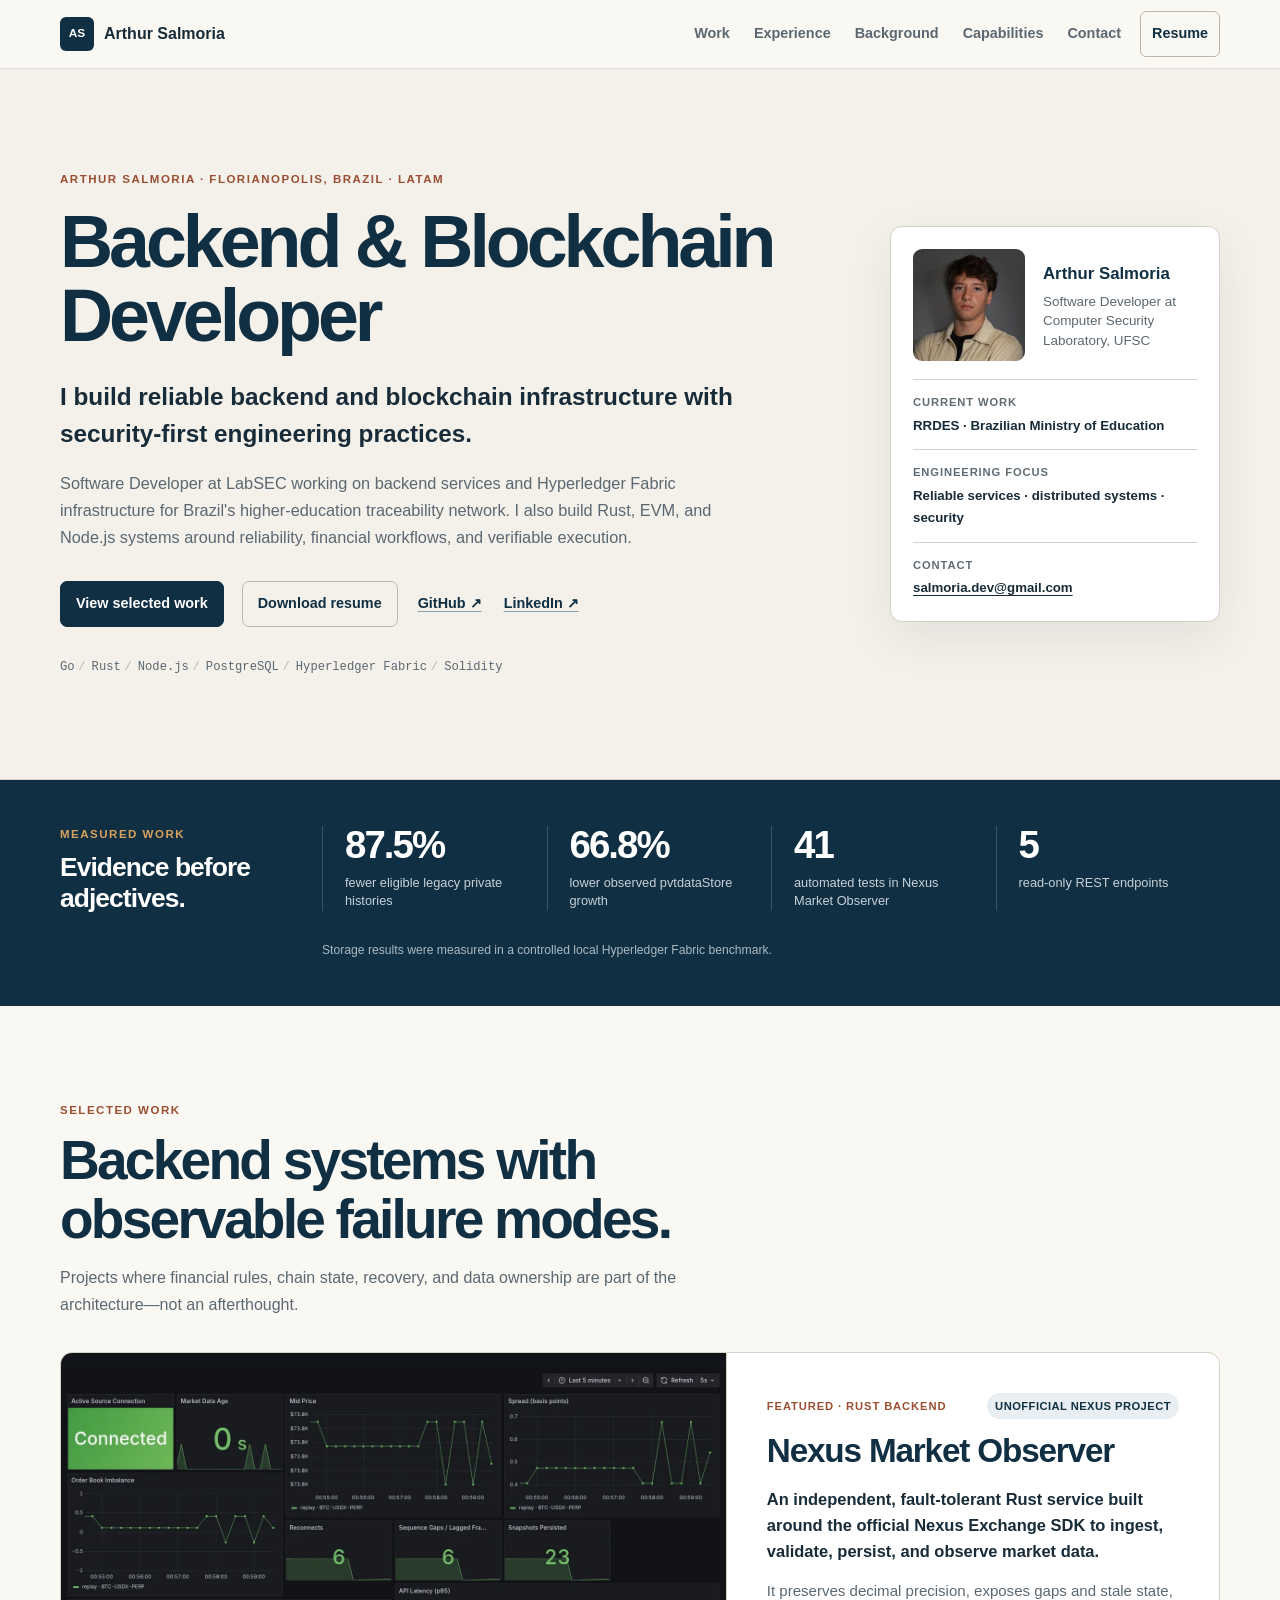
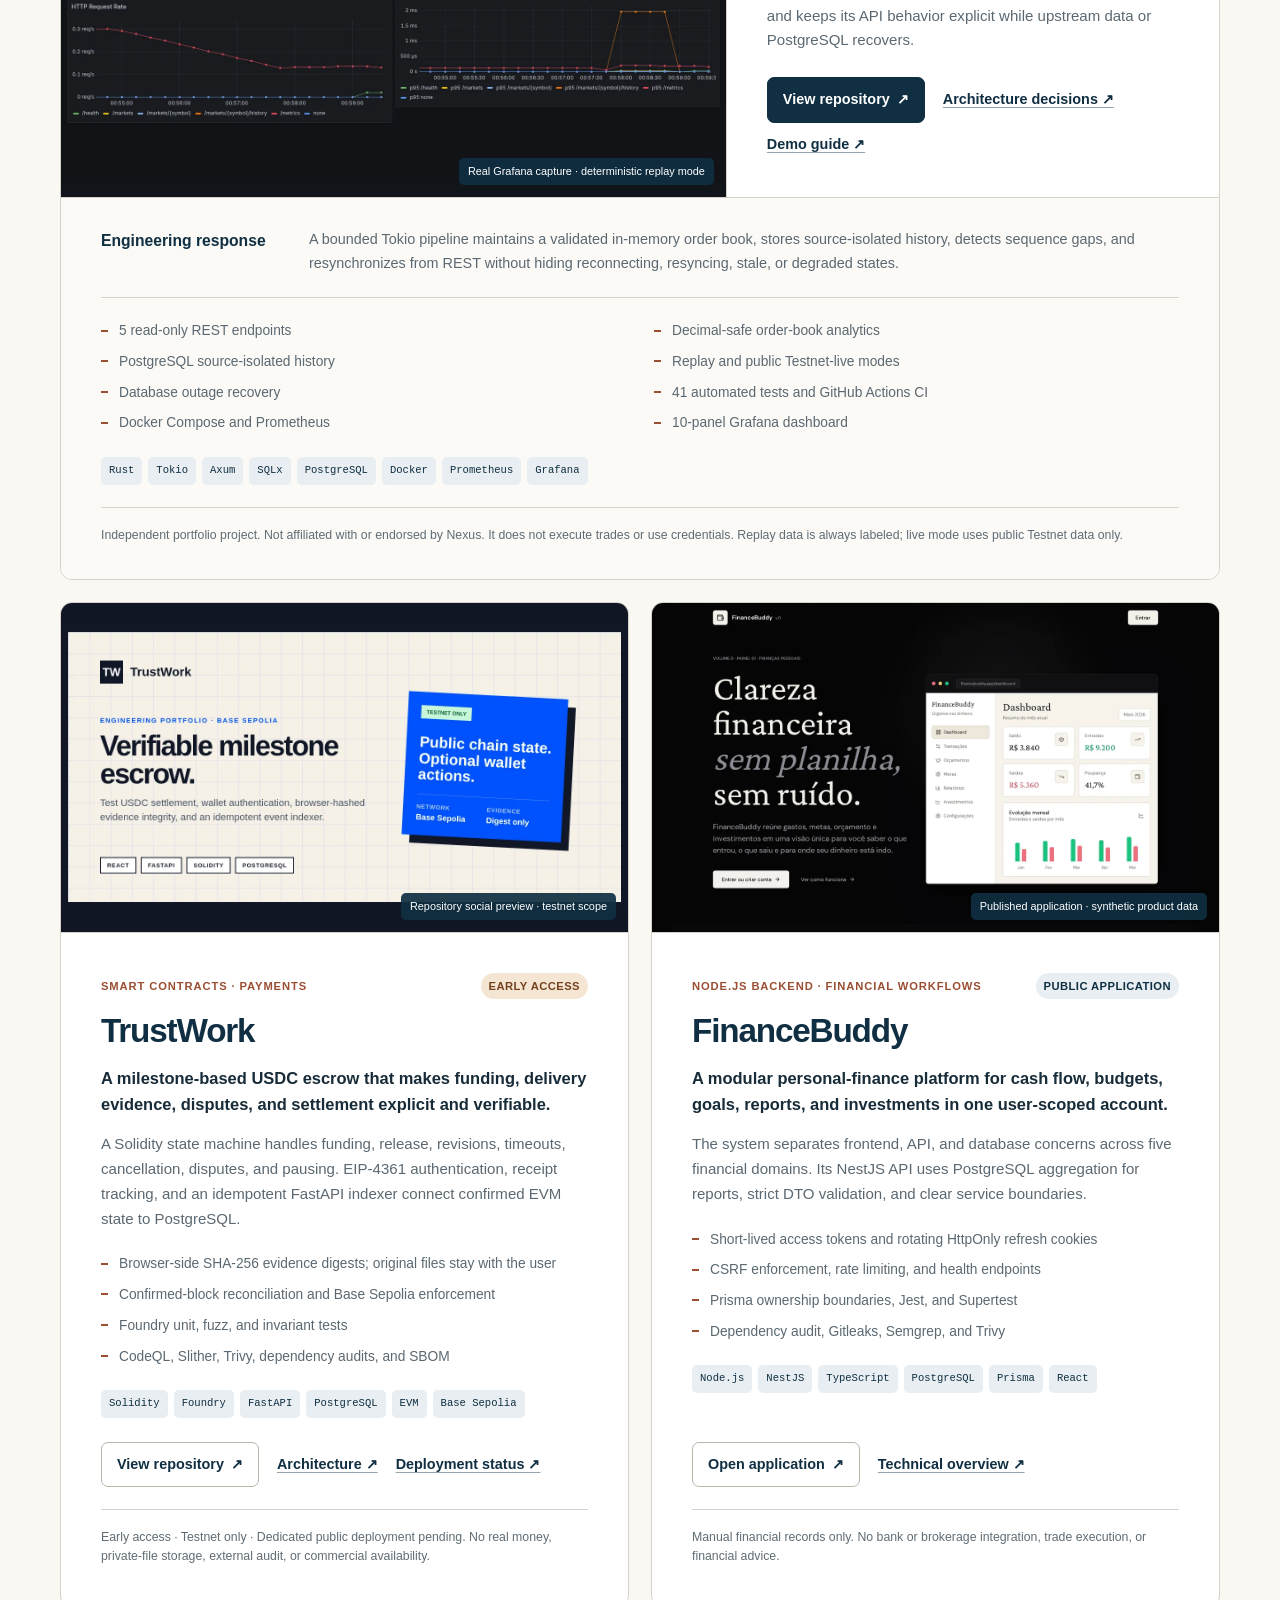
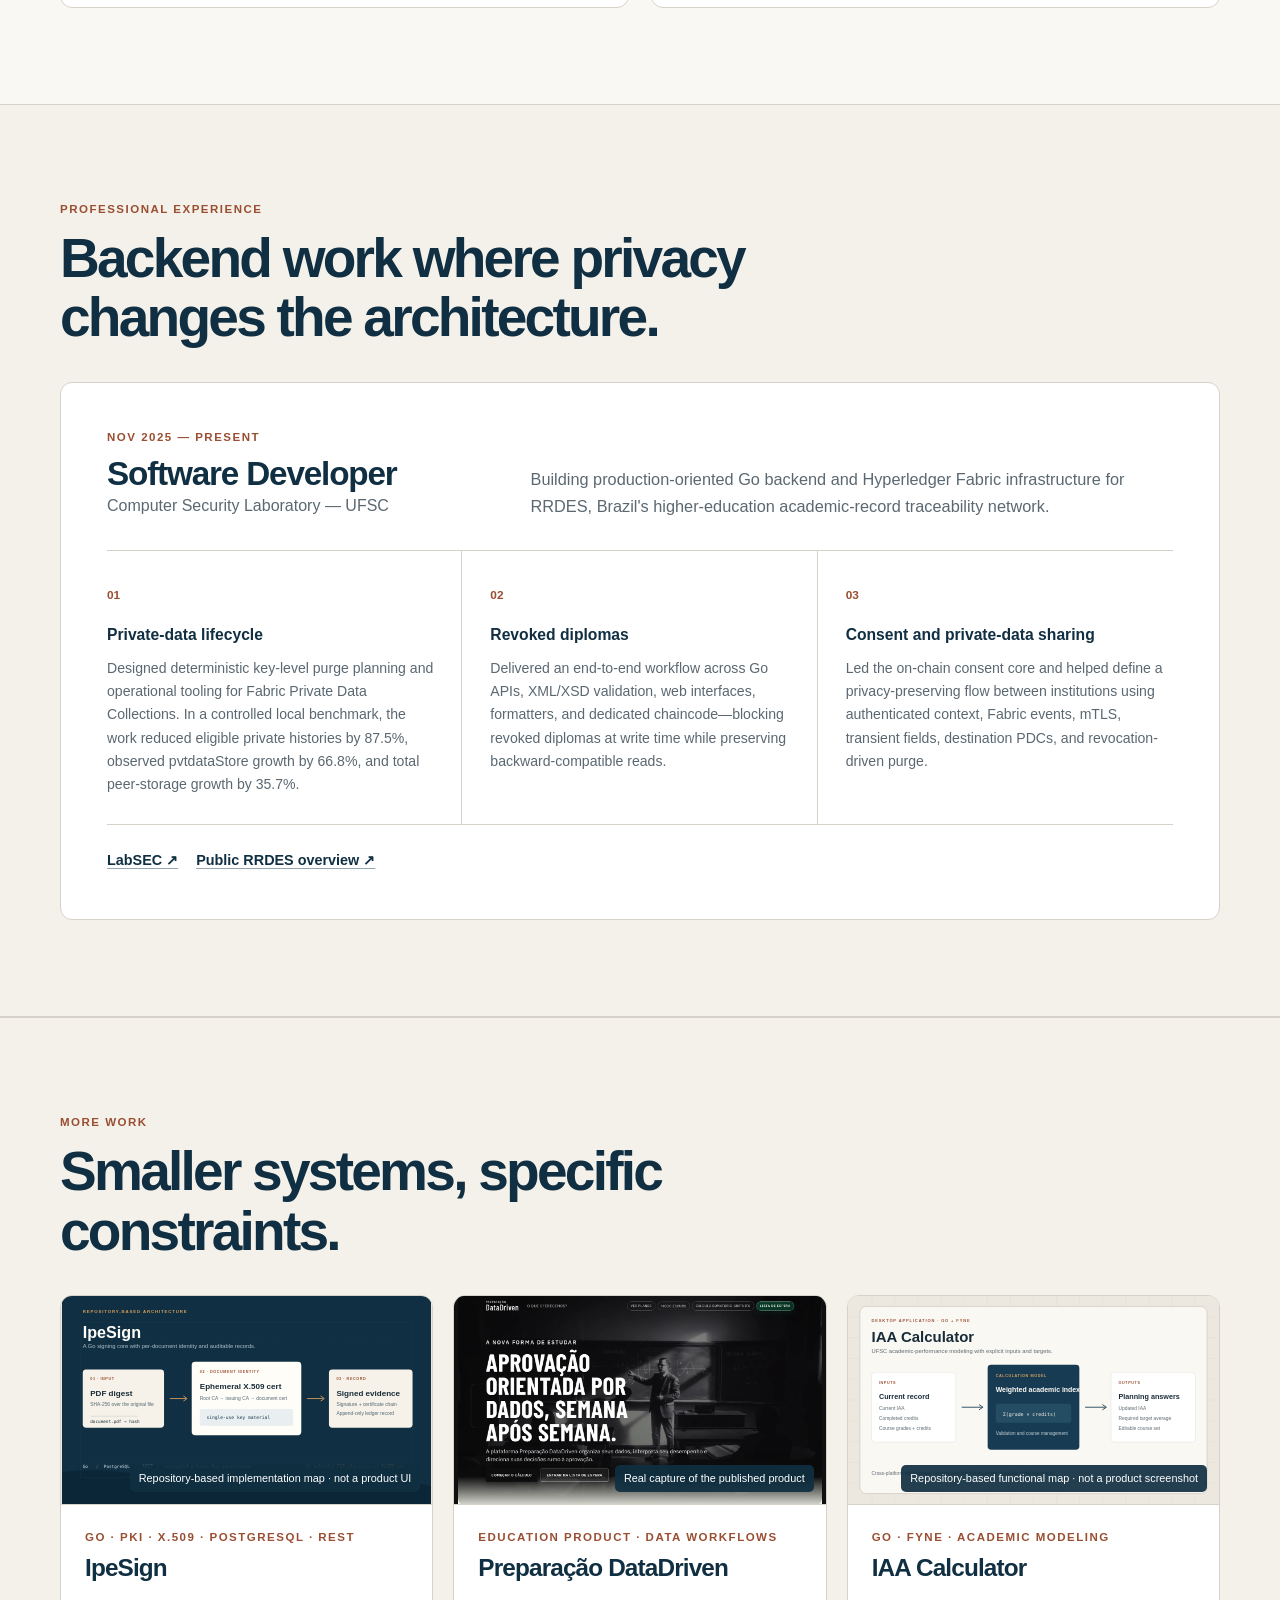
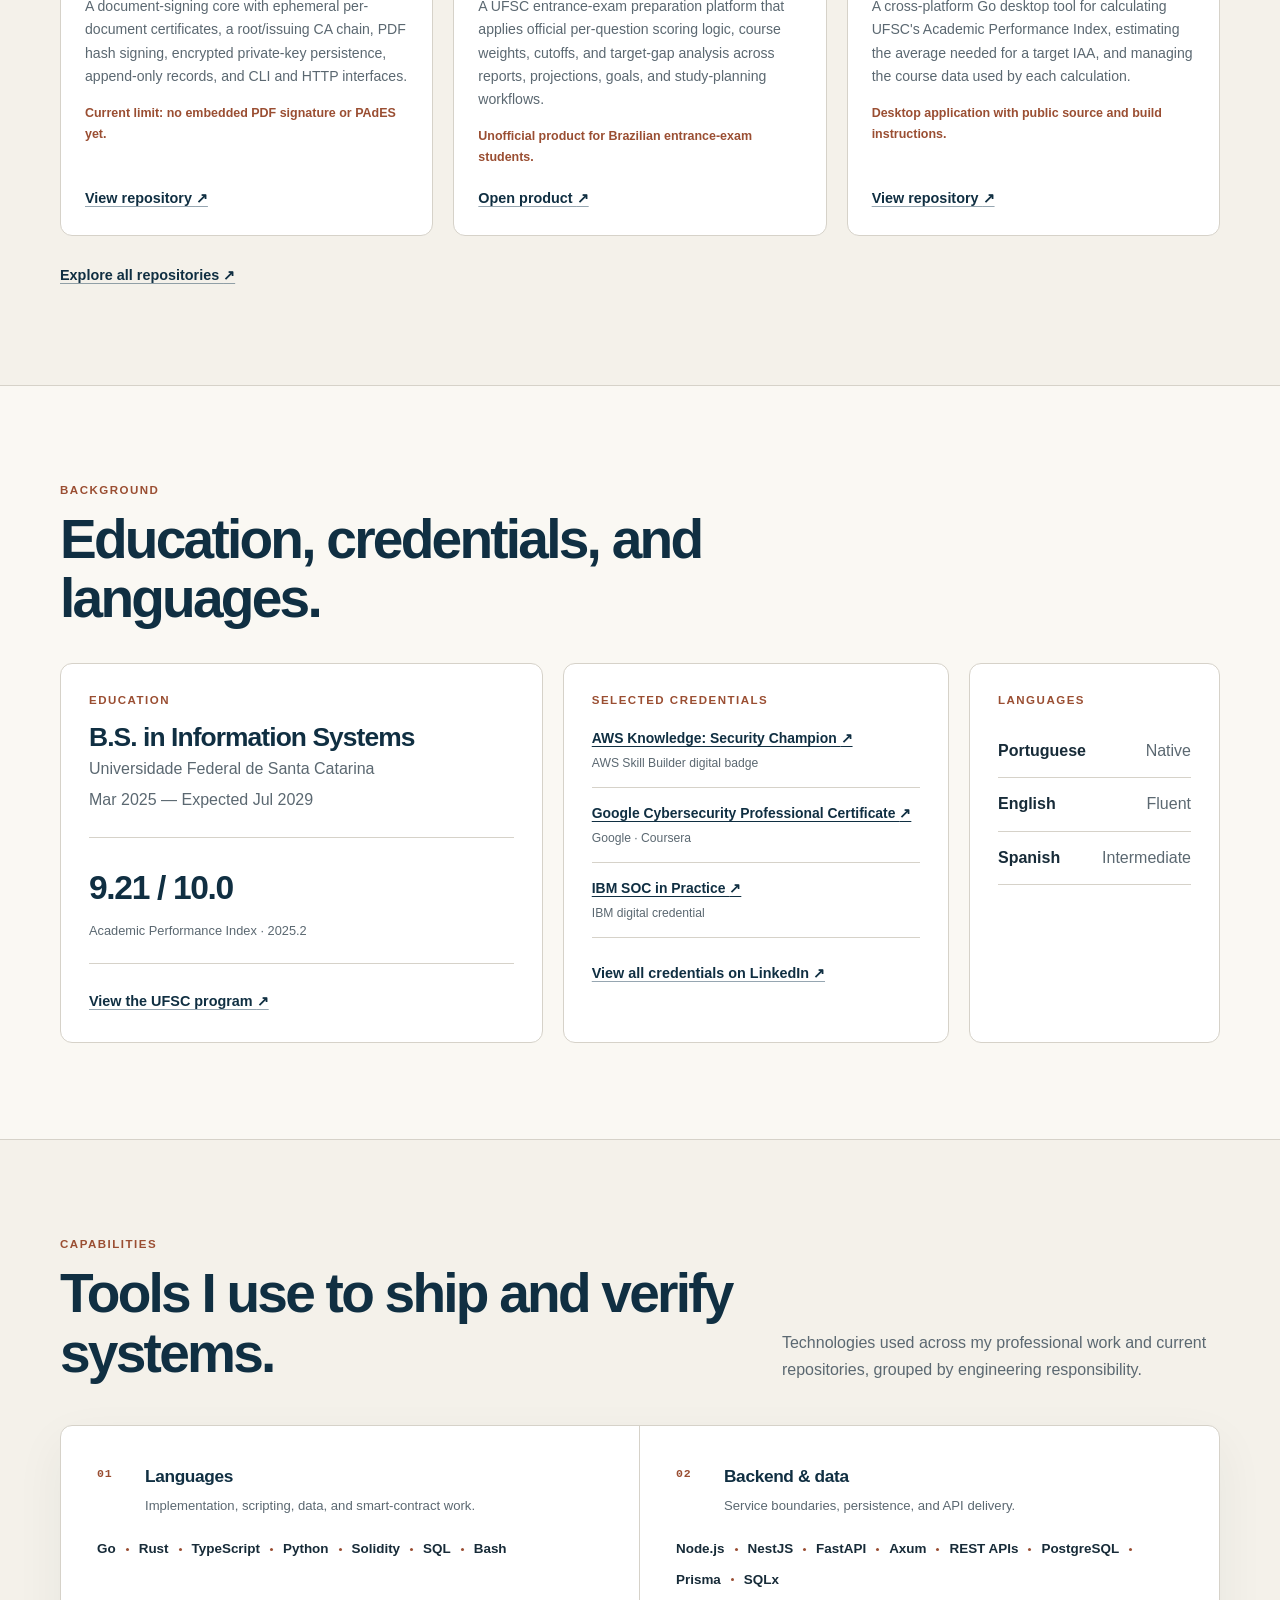
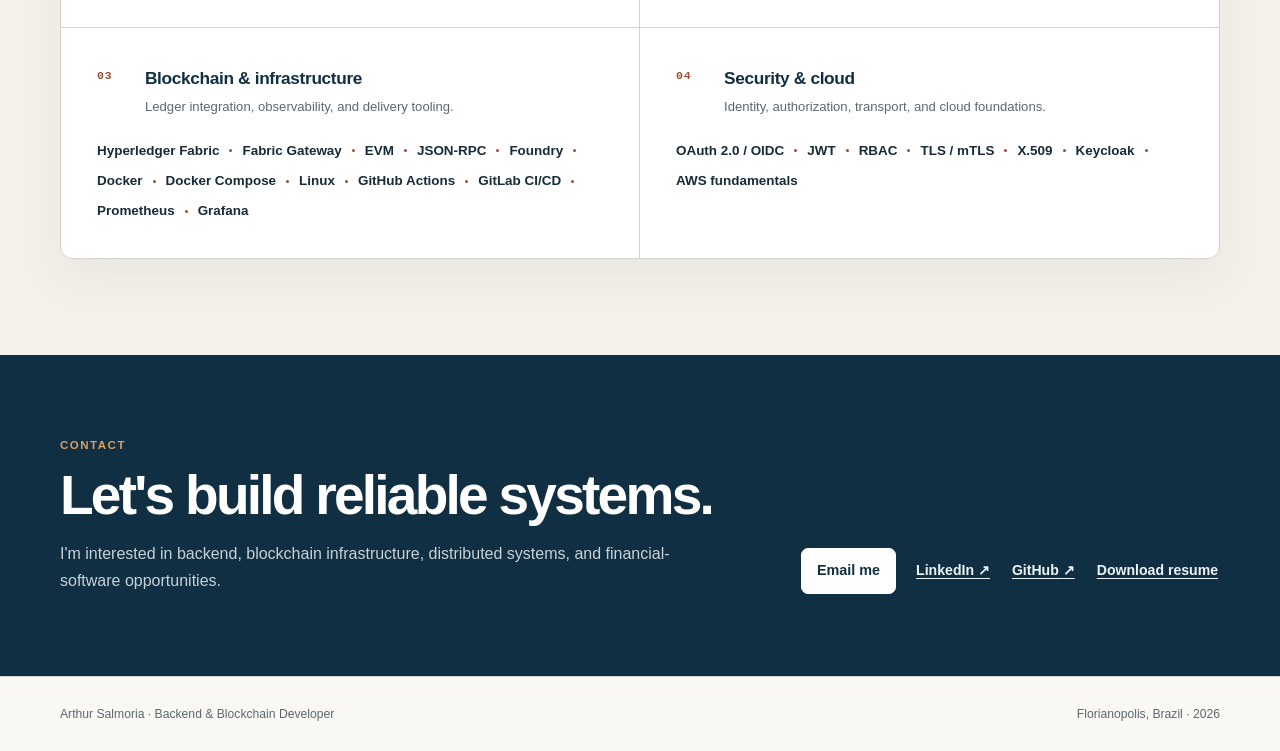
==== index.html @ 1cfd4982 "refactor: tighten portfolio copy and section messaging" ====
<!doctype html>
<html lang="en">
  <head>
    <meta charset="UTF-8" />
    <meta name="viewport" content="width=device-width, initial-scale=1" />
    <title>Arthur Salmoria — Backend &amp; Blockchain Developer</title>
    <meta name="description" content="Backend and blockchain developer working with Go, Rust, PostgreSQL, Hyperledger Fabric, Node.js, and reliable distributed systems." />
    <meta name="author" content="Arthur de Farias Salmoria" />
    <meta name="theme-color" content="#f4f1ea" />
    <link rel="canonical" href="https://personalwebsite-tau-kohl.vercel.app/" />
    <meta property="og:type" content="website" />
    <meta property="og:site_name" content="Arthur Salmoria — Portfolio" />
    <meta property="og:title" content="Arthur Salmoria — Backend &amp; Blockchain Developer" />
    <meta property="og:description" content="Go, Rust, PostgreSQL, blockchain infrastructure, financial systems, and security-first engineering." />
    <meta property="og:url" content="https://personalwebsite-tau-kohl.vercel.app/" />
    <meta property="og:image" content="https://personalwebsite-tau-kohl.vercel.app/assets/social/og-image.webp" />
    <meta property="og:image:width" content="1200" />
    <meta property="og:image:height" content="630" />
    <meta property="og:image:alt" content="Arthur Salmoria, Backend and Blockchain Developer in Florianopolis, Brazil" />
    <meta name="twitter:card" content="summary_large_image" />
    <meta name="twitter:title" content="Arthur Salmoria — Backend &amp; Blockchain Developer" />
    <meta name="twitter:description" content="Go, Rust, PostgreSQL, blockchain infrastructure, financial systems, and security-first engineering." />
    <meta name="twitter:image" content="https://personalwebsite-tau-kohl.vercel.app/assets/social/og-image.webp" />
    <link href="favicon.svg" rel="icon" type="image/svg+xml" />
    <link href="site.webmanifest" rel="manifest" />
    <link href="style.css" rel="stylesheet" />
    <script src="script.js" defer></script>
    <script type="application/ld+json">
      {
        "@context": "https://schema.org",
        "@type": "Person",
        "name": "Arthur de Farias Salmoria",
        "alternateName": "Arthur Salmoria",
        "jobTitle": "Backend & Blockchain Developer",
        "email": "mailto:salmoria.dev@gmail.com",
        "url": "https://personalwebsite-tau-kohl.vercel.app/",
        "sameAs": ["https://www.linkedin.com/in/arthursalmoria/", "https://github.com/salmoriadev"],
        "alumniOf": {"@type": "CollegeOrUniversity", "name": "Universidade Federal de Santa Catarina", "sameAs": "https://ufsc.br/"},
        "knowsAbout": ["Backend engineering", "Go", "Rust", "Node.js", "PostgreSQL", "Hyperledger Fabric", "Blockchain infrastructure", "Distributed systems", "Application security"]
      }
    </script>
  </head>
  <body>
    <a class="skip-link" href="#main-content">Skip to content</a>
    <header class="site-header">
      <div class="nav-shell">
        <a class="site-brand" href="#top" aria-label="Arthur Salmoria, back to top">
          <span class="brand-mark" aria-hidden="true">AS</span><span>Arthur Salmoria</span>
        </a>
        <nav class="desktop-nav" aria-label="Primary navigation">
          <a href="#work">Work</a><a href="#experience">Experience</a><a href="#about">Background</a><a href="#skills">Capabilities</a><a href="#contact">Contact</a>
          <a class="nav-resume" href="assets/Arthur_Salmoria_Resume.pdf" target="_blank" rel="noopener noreferrer" download="Arthur_Salmoria_Resume.pdf">Resume</a>
        </nav>
        <details class="mobile-nav">
          <summary>Menu</summary>
          <nav aria-label="Mobile navigation">
            <a href="#work">Work</a><a href="#experience">Experience</a><a href="#about">Background</a><a href="#skills">Capabilities</a><a href="#contact">Contact</a>
            <a href="assets/Arthur_Salmoria_Resume.pdf" target="_blank" rel="noopener noreferrer" download="Arthur_Salmoria_Resume.pdf">Resume</a>
          </nav>
        </details>
      </div>
    </header>

    <main id="main-content">
      <section class="hero" id="top" aria-labelledby="hero-title">
        <div class="section-shell hero-grid">
          <div class="hero-copy">
            <p class="overline">Arthur Salmoria · Florianopolis, Brazil · LATAM</p>
            <h1 id="hero-title">Backend &amp; Blockchain Developer</h1>
            <p class="hero-lead">I build reliable backend and blockchain infrastructure with security-first engineering practices.</p>
            <p class="hero-summary">Software Developer at LabSEC working on backend services and Hyperledger Fabric infrastructure for Brazil's higher-education traceability network. I also build Rust, EVM, and Node.js systems around reliability, financial workflows, and verifiable execution.</p>
            <div class="button-row" role="group" aria-label="Primary links">
              <a class="button button-primary" href="#work">View selected work</a>
              <a class="button button-secondary" href="assets/Arthur_Salmoria_Resume.pdf" target="_blank" rel="noopener noreferrer" download="Arthur_Salmoria_Resume.pdf">Download resume</a>
              <a class="text-action" href="https://github.com/salmoriadev" target="_blank" rel="noopener noreferrer">GitHub <span aria-hidden="true">↗</span></a>
              <a class="text-action" href="https://www.linkedin.com/in/arthursalmoria/" target="_blank" rel="noopener noreferrer">LinkedIn <span aria-hidden="true">↗</span></a>
            </div>
            <ul class="hero-stack"><li>Go</li><li>Rust</li><li>Node.js</li><li>PostgreSQL</li><li>Hyperledger Fabric</li><li>Solidity</li></ul>
          </div>
          <aside class="profile-summary" aria-labelledby="profile-summary-name">
            <img class="profile-photo" src="assets/profile/arthur-salmoria.webp" alt="Portrait of Arthur Salmoria" width="640" height="640" decoding="async" />
            <div><p class="profile-name" id="profile-summary-name">Arthur Salmoria</p><p>Software Developer at Computer Security Laboratory, UFSC</p></div>
            <dl>
              <div><dt>Current work</dt><dd>RRDES · Brazilian Ministry of Education</dd></div>
              <div><dt>Engineering focus</dt><dd>Reliable services · distributed systems · security</dd></div>
              <div><dt>Contact</dt><dd><a href="mailto:salmoria.dev@gmail.com">salmoria.dev@gmail.com</a></dd></div>
            </dl>
          </aside>
        </div>
      </section>

      <section class="impact-section" aria-labelledby="impact-title">
        <div class="section-shell impact-layout">
          <div class="impact-heading"><p class="overline overline-light">Measured work</p><h2 id="impact-title">Evidence before adjectives.</h2></div>
          <div class="impact-grid">
            <article><strong>87.5%</strong><p>fewer eligible legacy private histories</p></article>
            <article><strong>66.8%</strong><p>lower observed pvtdataStore growth</p></article>
            <article><strong>41</strong><p>automated tests in Nexus Market Observer</p></article>
            <article><strong>5</strong><p>read-only REST endpoints</p></article>
          </div>
          <p class="benchmark-note">Storage results were measured in a controlled local Hyperledger Fabric benchmark.</p>
        </div>
      </section>

      <section class="content-section" id="work" aria-labelledby="work-title">
        <div class="section-shell">
          <header class="section-heading">
            <p class="overline">Selected work</p>
            <h2 id="work-title">Backend systems with observable failure modes.</h2>
            <p>Projects where financial rules, chain state, recovery, and data ownership are part of the architecture—not an afterthought.</p>
          </header>

          <article class="featured-project project-card">
            <figure class="project-media project-media-dark">
              <img src="assets/projects/nexus-market-observer.webp" alt="Grafana dashboard for Nexus Market Observer running its deterministic replay pipeline" width="1440" height="900" loading="lazy" decoding="async" />
              <figcaption>Real Grafana capture · deterministic replay mode</figcaption>
            </figure>
            <div class="project-content featured-summary">
              <div class="project-meta"><p>Featured · Rust backend</p><span>Unofficial Nexus project</span></div>
              <h3>Nexus Market Observer</h3>
              <p class="project-lead">An independent, fault-tolerant Rust service built around the official Nexus Exchange SDK to ingest, validate, persist, and observe market data.</p>
              <p>It preserves decimal precision, exposes gaps and stale state, and keeps its API behavior explicit while upstream data or PostgreSQL recovers.</p>
              <div class="project-actions">
                <a class="button button-primary" href="https://github.com/salmoriadev/nexus-market-observer" target="_blank" rel="noopener noreferrer">View repository <span aria-hidden="true">↗</span></a>
                <a class="inline-link" href="https://github.com/salmoriadev/nexus-market-observer/blob/main/docs/decisions.md" target="_blank" rel="noopener noreferrer">Architecture decisions <span aria-hidden="true">↗</span></a>
                <a class="inline-link" href="https://github.com/salmoriadev/nexus-market-observer/blob/main/docs/demo-script.md" target="_blank" rel="noopener noreferrer">Demo guide <span aria-hidden="true">↗</span></a>
              </div>
            </div>
            <div class="featured-details">
              <div class="case-note"><h4>Engineering response</h4><p>A bounded Tokio pipeline maintains a validated in-memory order book, stores source-isolated history, detects sequence gaps, and resynchronizes from REST without hiding reconnecting, resyncing, stale, or degraded states.</p></div>
              <ul class="evidence-list evidence-columns"><li>5 read-only REST endpoints</li><li>Decimal-safe order-book analytics</li><li>PostgreSQL source-isolated history</li><li>Replay and public Testnet-live modes</li><li>Database outage recovery</li><li>41 automated tests and GitHub Actions CI</li><li>Docker Compose and Prometheus</li><li>10-panel Grafana dashboard</li></ul>
              <ul class="tech-list"><li>Rust</li><li>Tokio</li><li>Axum</li><li>SQLx</li><li>PostgreSQL</li><li>Docker</li><li>Prometheus</li><li>Grafana</li></ul>
              <p class="project-note">Independent portfolio project. Not affiliated with or endorsed by Nexus. It does not execute trades or use credentials. Replay data is always labeled; live mode uses public Testnet data only.</p>
            </div>
          </article>

          <div class="project-grid">
            <article class="project-card standard-project">
              <figure class="project-media project-media-contain trustwork-media">
                <img src="assets/projects/trustwork.webp" alt="TrustWork project preview describing a Base Sepolia testnet escrow and digest-only evidence" width="1280" height="640" loading="lazy" decoding="async" />
                <figcaption>Repository social preview · testnet scope</figcaption>
              </figure>
              <div class="project-content">
                <div class="project-meta"><p>Smart contracts · Payments</p><span class="status-caution">Early access</span></div>
                <h3>TrustWork</h3>
                <p class="project-lead">A milestone-based USDC escrow that makes funding, delivery evidence, disputes, and settlement explicit and verifiable.</p>
                <p>A Solidity state machine handles funding, release, revisions, timeouts, cancellation, disputes, and pausing. EIP-4361 authentication, receipt tracking, and an idempotent FastAPI indexer connect confirmed EVM state to PostgreSQL.</p>
                <ul class="evidence-list"><li>Browser-side SHA-256 evidence digests; original files stay with the user</li><li>Confirmed-block reconciliation and Base Sepolia enforcement</li><li>Foundry unit, fuzz, and invariant tests</li><li>CodeQL, Slither, Trivy, dependency audits, and SBOM</li></ul>
                <ul class="tech-list"><li>Solidity</li><li>Foundry</li><li>FastAPI</li><li>PostgreSQL</li><li>EVM</li><li>Base Sepolia</li></ul>
                <div class="project-actions">
                  <a class="button button-secondary" href="https://github.com/salmoriadev/TrustWork" target="_blank" rel="noopener noreferrer">View repository <span aria-hidden="true">↗</span></a>
                  <a class="inline-link" href="https://github.com/salmoriadev/TrustWork#architecture" target="_blank" rel="noopener noreferrer">Architecture <span aria-hidden="true">↗</span></a>
                  <a class="inline-link" href="https://github.com/salmoriadev/TrustWork/blob/main/docs/deployment.md" target="_blank" rel="noopener noreferrer">Deployment status <span aria-hidden="true">↗</span></a>
                </div>
                <p class="project-note">Early access · Testnet only · Dedicated public deployment pending. No real money, private-file storage, external audit, or commercial availability.</p>
              </div>
            </article>

            <article class="project-card standard-project">
              <figure class="project-media project-media-contain finance-media">
                <img src="assets/projects/financebuddy.webp" alt="FinanceBuddy landing page showing a dashboard with synthetic financial records" width="1280" height="800" loading="lazy" decoding="async" />
                <figcaption>Published application · synthetic product data</figcaption>
              </figure>
              <div class="project-content">
                <div class="project-meta"><p>Node.js backend · Financial workflows</p><span>Public application</span></div>
                <h3>FinanceBuddy</h3>
                <p class="project-lead">A modular personal-finance platform for cash flow, budgets, goals, reports, and investments in one user-scoped account.</p>
                <p>The system separates frontend, API, and database concerns across five financial domains. Its NestJS API uses PostgreSQL aggregation for reports, strict DTO validation, and clear service boundaries.</p>
                <ul class="evidence-list"><li>Short-lived access tokens and rotating HttpOnly refresh cookies</li><li>CSRF enforcement, rate limiting, and health endpoints</li><li>Prisma ownership boundaries, Jest, and Supertest</li><li>Dependency audit, Gitleaks, Semgrep, and Trivy</li></ul>
                <ul class="tech-list"><li>Node.js</li><li>NestJS</li><li>TypeScript</li><li>PostgreSQL</li><li>Prisma</li><li>React</li></ul>
                <div class="project-actions">
                  <a class="button button-secondary" href="https://financebuddy-five.vercel.app/" target="_blank" rel="noopener noreferrer">Open application <span aria-hidden="true">↗</span></a>
                  <a class="inline-link" href="https://github.com/salmoriadev/FinanceBuddy" target="_blank" rel="noopener noreferrer">Technical overview <span aria-hidden="true">↗</span></a>
                </div>
                <p class="project-note">Manual financial records only. No bank or brokerage integration, trade execution, or financial advice.</p>
              </div>
            </article>
          </div>
        </div>
      </section>

      <section class="experience-section" id="experience" aria-labelledby="experience-title">
        <div class="section-shell">
          <header class="section-heading"><p class="overline">Professional experience</p><h2 id="experience-title">Backend work where privacy changes the architecture.</h2></header>
          <article class="experience-card">
            <header class="experience-header">
              <div><p class="date-label">Nov 2025 — Present</p><h3>Software Developer</h3><p>Computer Security Laboratory — UFSC</p></div>
              <p class="experience-summary">Building production-oriented Go backend and Hyperledger Fabric infrastructure for RRDES, Brazil's higher-education academic-record traceability network.</p>
            </header>
            <div class="workstream-grid">
              <article><span>01</span><h4>Private-data lifecycle</h4><p>Designed deterministic key-level purge planning and operational tooling for Fabric Private Data Collections. In a controlled local benchmark, the work reduced eligible private histories by 87.5%, observed pvtdataStore growth by 66.8%, and total peer-storage growth by 35.7%.</p></article>
              <article><span>02</span><h4>Revoked diplomas</h4><p>Delivered an end-to-end workflow across Go APIs, XML/XSD validation, web interfaces, formatters, and dedicated chaincode—blocking revoked diplomas at write time while preserving backward-compatible reads.</p></article>
              <article><span>03</span><h4>Consent and private-data sharing</h4><p>Led the on-chain consent core and helped define a privacy-preserving flow between institutions using authenticated context, Fabric events, mTLS, transient fields, destination PDCs, and revocation-driven purge.</p></article>
            </div>
            <div class="text-links"><a href="https://www.linkedin.com/company/labsec-ufsc" target="_blank" rel="noopener noreferrer">LabSEC <span aria-hidden="true">↗</span></a><a href="https://www.gov.br/governodigital/pt-br/estrategias-e-governanca-digital/startupgovbr/old_2025_startups" target="_blank" rel="noopener noreferrer">Public RRDES overview <span aria-hidden="true">↗</span></a></div>
          </article>
        </div>
      </section>

      <section class="more-work-section" aria-labelledby="more-work-title">
        <div class="section-shell">
          <header class="section-heading"><p class="overline">More work</p><h2 id="more-work-title">Smaller systems, specific constraints.</h2></header>
          <div class="more-project-grid">
            <article class="small-project-card">
              <figure class="small-project-media"><img src="assets/projects/ipesign-architecture.svg" alt="Architecture diagram of IpeSign's implemented PDF hashing, X.509 certificate, signing, and ledger flow" width="1280" height="720" loading="lazy" decoding="async" /><figcaption>Repository-based implementation map · not a product UI</figcaption></figure>
              <div class="small-project-content"><p class="project-kicker">Go · PKI · X.509 · PostgreSQL · REST</p><h3>IpeSign</h3><p>A document-signing core with ephemeral per-document certificates, a root/issuing CA chain, PDF hash signing, encrypted private-key persistence, append-only records, and CLI and HTTP interfaces.</p><p class="constraint">Current limit: no embedded PDF signature or PAdES yet.</p><a class="inline-link" href="https://github.com/salmoriadev/IpeSign" target="_blank" rel="noopener noreferrer">View repository <span aria-hidden="true">↗</span></a></div>
            </article>
            <article class="small-project-card">
              <figure class="small-project-media small-project-media-dark"><img src="assets/projects/datadriven.webp" alt="Preparação DataDriven public landing page for UFSC entrance-exam preparation" width="1280" height="729" loading="lazy" decoding="async" /><figcaption>Real capture of the published product</figcaption></figure>
              <div class="small-project-content"><p class="project-kicker">Education product · Data workflows</p><h3>Preparação DataDriven</h3><p>A UFSC entrance-exam preparation platform that applies official per-question scoring logic, course weights, cutoffs, and target-gap analysis across reports, projections, goals, and study-planning workflows.</p><p class="constraint">Unofficial product for Brazilian entrance-exam students.</p><a class="inline-link" href="https://www.preparacaodatadriven.com.br/" target="_blank" rel="noopener noreferrer">Open product <span aria-hidden="true">↗</span></a></div>
            </article>
            <article class="small-project-card">
              <figure class="small-project-media"><img src="assets/projects/iaa-calculator.svg" alt="Functional diagram of the IAA Calculator inputs, weighted calculation model, and planning outputs" width="1280" height="720" loading="lazy" decoding="async" /><figcaption>Repository-based functional map · not a product screenshot</figcaption></figure>
              <div class="small-project-content"><p class="project-kicker">Go · Fyne · Academic modeling</p><h3>IAA Calculator</h3><p>A cross-platform Go desktop tool for calculating UFSC's Academic Performance Index, estimating the average needed for a target IAA, and managing the course data used by each calculation.</p><p class="constraint">Desktop application with public source and build instructions.</p><a class="inline-link" href="https://github.com/salmoriadev/IaaCalcutator" target="_blank" rel="noopener noreferrer">View repository <span aria-hidden="true">↗</span></a></div>
            </article>
          </div>
          <a class="all-repositories" href="https://github.com/salmoriadev?tab=repositories" target="_blank" rel="noopener noreferrer">Explore all repositories <span aria-hidden="true">↗</span></a>
        </div>
      </section>

      <section class="content-section background-section" id="about" aria-labelledby="about-title">
        <div class="section-shell">
          <header class="section-heading"><p class="overline">Background</p><h2 id="about-title">Education, credentials, and languages.</h2></header>
          <div class="background-grid">
            <article class="education-card"><p class="card-label">Education</p><h3>B.S. in Information Systems</h3><p>Universidade Federal de Santa Catarina</p><p>Mar 2025 — Expected Jul 2029</p><div class="academic-index"><strong>9.21 / 10.0</strong><span>Academic Performance Index · 2025.2</span></div><a class="inline-link" href="https://sin.ufsc.br/sobre-o-curso/descricao/" target="_blank" rel="noopener noreferrer">View the UFSC program <span aria-hidden="true">↗</span></a></article>
            <article class="credentials-card"><p class="card-label">Selected credentials</p><ul>
              <li><a href="https://www.credly.com/badges/a2170c8c-d439-4a04-8eae-6ec5c594f957/" target="_blank" rel="noopener noreferrer">AWS Knowledge: Security Champion <span aria-hidden="true">↗</span></a><span>AWS Skill Builder digital badge</span></li>
              <li><a href="https://www.coursera.org/account/accomplishments/specialization/MN8ZIRD8OID3" target="_blank" rel="noopener noreferrer">Google Cybersecurity Professional Certificate <span aria-hidden="true">↗</span></a><span>Google · Coursera</span></li>
              <li><a href="https://www.credly.com/badges/96c1ff64-8754-4b1f-9903-ebae95d90f21/linked_in_profile" target="_blank" rel="noopener noreferrer">IBM SOC in Practice <span aria-hidden="true">↗</span></a><span>IBM digital credential</span></li>
            </ul><a class="inline-link" href="https://www.linkedin.com/in/arthursalmoria/details/certifications/" target="_blank" rel="noopener noreferrer">View all credentials on LinkedIn <span aria-hidden="true">↗</span></a></article>
            <article class="languages-card"><p class="card-label">Languages</p><dl><div><dt>Portuguese</dt><dd>Native</dd></div><div><dt>English</dt><dd>Fluent</dd></div><div><dt>Spanish</dt><dd>Intermediate</dd></div></dl></article>
          </div>
        </div>
      </section>

      <section class="content-section capabilities-section" id="skills" aria-labelledby="skills-title">
        <div class="section-shell">
          <header class="section-heading split-heading capabilities-heading">
            <div><p class="overline">Capabilities</p><h2 id="skills-title">Tools I use to ship and verify systems.</h2></div>
            <p>Technologies used across my professional work and current repositories, grouped by engineering responsibility.</p>
          </header>
          <div class="capability-list">
            <article>
              <header class="capability-title"><span aria-hidden="true">01</span><div><h3>Languages</h3><p>Implementation, scripting, data, and smart-contract work.</p></div></header>
              <ul><li>Go</li><li>Rust</li><li>TypeScript</li><li>Python</li><li>Solidity</li><li>SQL</li><li>Bash</li></ul>
            </article>
            <article>
              <header class="capability-title"><span aria-hidden="true">02</span><div><h3>Backend &amp; data</h3><p>Service boundaries, persistence, and API delivery.</p></div></header>
              <ul><li>Node.js</li><li>NestJS</li><li>FastAPI</li><li>Axum</li><li>REST APIs</li><li>PostgreSQL</li><li>Prisma</li><li>SQLx</li></ul>
            </article>
            <article>
              <header class="capability-title"><span aria-hidden="true">03</span><div><h3>Blockchain &amp; infrastructure</h3><p>Ledger integration, observability, and delivery tooling.</p></div></header>
              <ul><li>Hyperledger Fabric</li><li>Fabric Gateway</li><li>EVM</li><li>JSON-RPC</li><li>Foundry</li><li>Docker</li><li>Docker Compose</li><li>Linux</li><li>GitHub Actions</li><li>GitLab CI/CD</li><li>Prometheus</li><li>Grafana</li></ul>
            </article>
            <article>
              <header class="capability-title"><span aria-hidden="true">04</span><div><h3>Security &amp; cloud</h3><p>Identity, authorization, transport, and cloud foundations.</p></div></header>
              <ul><li>OAuth 2.0 / OIDC</li><li>JWT</li><li>RBAC</li><li>TLS / mTLS</li><li>X.509</li><li>Keycloak</li><li>AWS fundamentals</li></ul>
            </article>
          </div>
        </div>
      </section>

      <section class="contact-section" id="contact" aria-labelledby="contact-title">
        <div class="section-shell contact-shell">
          <div><p class="overline overline-light">Contact</p><h2 id="contact-title">Let's build reliable systems.</h2><p>I'm interested in backend, blockchain infrastructure, distributed systems, and financial-software opportunities.</p></div>
          <div class="contact-actions"><a class="button button-on-dark" href="mailto:salmoria.dev@gmail.com">Email me</a><a href="https://www.linkedin.com/in/arthursalmoria/" target="_blank" rel="noopener noreferrer">LinkedIn <span aria-hidden="true">↗</span></a><a href="https://github.com/salmoriadev" target="_blank" rel="noopener noreferrer">GitHub <span aria-hidden="true">↗</span></a><a href="assets/Arthur_Salmoria_Resume.pdf" target="_blank" rel="noopener noreferrer" download="Arthur_Salmoria_Resume.pdf">Download resume</a></div>
        </div>
      </section>
    </main>
    <footer class="site-footer"><div class="section-shell"><p>Arthur Salmoria · Backend &amp; Blockchain Developer</p><p>Florianopolis, Brazil · 2026</p></div></footer>
  </body>
</html>
---- style.css ----
:root {
  color-scheme: light;
  --paper: #f4f1ea;
  --paper-soft: #faf8f3;
  --surface: #ffffff;
  --ink: #172b38;
  --ink-strong: #102f42;
  --muted: #5b6871;
  --muted-soft: #606c74;
  --navy: #173b52;
  --navy-deep: #102f42;
  --navy-soft: #e8eef1;
  --clay: #9a4e32;
  --clay-soft: #f3e5de;
  --line: #d6d2c9;
  --line-strong: #bbb6aa;
  --focus: #b84f2b;
  --font-sans: Inter, Geist, Manrope, ui-sans-serif, -apple-system, BlinkMacSystemFont,
    "Segoe UI", sans-serif;
  --font-mono: "JetBrains Mono", "SFMono-Regular", Consolas, "Liberation Mono", monospace;
  --radius: 12px;
  --radius-small: 8px;
  --shadow: 0 16px 45px rgba(23, 43, 56, 0.08);
}

*,
*::before,
*::after {
  box-sizing: border-box;
}

html {
  min-width: 320px;
  scroll-behavior: smooth;
  scroll-padding-top: 84px;
}

body {
  min-width: 320px;
  min-height: 100vh;
  margin: 0;
  overflow-x: hidden;
  color: var(--ink);
  background: var(--paper-soft);
  font-family: var(--font-sans);
  font-size: 16px;
  line-height: 1.65;
  text-rendering: optimizeLegibility;
  -webkit-font-smoothing: antialiased;
}

::selection {
  color: #ffffff;
  background: var(--navy);
}

img {
  display: block;
  max-width: 100%;
}

figure,
dl,
dd,
p,
h1,
h2,
h3,
h4,
ul {
  margin: 0;
}

ul {
  padding: 0;
}

a {
  color: inherit;
  text-decoration-thickness: 1px;
  text-underline-offset: 0.22em;
}

a:focus-visible,
summary:focus-visible {
  outline: 3px solid var(--focus);
  outline-offset: 4px;
  border-radius: 3px;
}

.skip-link {
  position: fixed;
  top: 12px;
  left: 18px;
  z-index: 1000;
  padding: 9px 14px;
  color: #ffffff;
  background: var(--navy-deep);
  border-radius: var(--radius-small);
  font-weight: 700;
  transform: translateY(-160%);
  transition: transform 160ms ease;
}

.skip-link:focus {
  transform: translateY(0);
}

.section-shell,
.nav-shell {
  width: min(1160px, calc(100% - 48px));
  margin-inline: auto;
}

.site-header {
  position: sticky;
  top: 0;
  z-index: 100;
  border-bottom: 1px solid rgba(23, 43, 56, 0.12);
  background: rgba(250, 248, 243, 0.95);
  -webkit-backdrop-filter: blur(14px);
  backdrop-filter: blur(14px);
}

.nav-shell {
  position: relative;
  display: flex;
  min-height: 68px;
  align-items: center;
  justify-content: space-between;
  gap: 24px;
}

.site-brand {
  display: inline-flex;
  align-items: center;
  gap: 10px;
  font-weight: 750;
  text-decoration: none;
}

.brand-mark {
  display: inline-grid;
  width: 34px;
  height: 34px;
  place-items: center;
  color: #ffffff;
  background: var(--navy-deep);
  border-radius: 6px;
  font-size: 0.74rem;
  font-weight: 800;
}

.desktop-nav {
  display: flex;
  align-items: center;
  gap: 2px;
}

.desktop-nav a,
.mobile-nav a {
  min-height: 44px;
  padding: 10px 11px;
  color: var(--muted);
  border-radius: 6px;
  font-size: 0.9rem;
  font-weight: 650;
  text-decoration: none;
  transition: color 150ms ease, background-color 150ms ease;
}

.desktop-nav a:hover,
.mobile-nav a:hover {
  color: var(--ink-strong);
  background: var(--navy-soft);
}

.desktop-nav .nav-resume {
  margin-left: 6px;
  color: var(--navy-deep);
  border: 1px solid var(--line-strong);
}

.mobile-nav {
  display: none;
}

.overline,
.date-label,
.card-label,
.project-kicker {
  color: var(--clay);
  font-size: 0.72rem;
  font-weight: 800;
  letter-spacing: 0.13em;
  line-height: 1.5;
  text-transform: uppercase;
}

.hero {
  background: var(--paper);
  border-bottom: 1px solid var(--line);
}

.hero-grid {
  display: grid;
  grid-template-columns: minmax(0, 1fr) 330px;
  gap: clamp(48px, 7vw, 96px);
  align-items: center;
  padding-block: clamp(70px, 8vw, 104px);
}

.hero-copy {
  max-width: 760px;
}

.hero h1 {
  max-width: 760px;
  margin-top: 16px;
  color: var(--ink-strong);
  font-size: clamp(3rem, 6vw, 4.6rem);
  font-weight: 760;
  letter-spacing: -0.055em;
  line-height: 1.01;
}

.hero-lead {
  max-width: 720px;
  margin-top: 26px;
  color: var(--ink);
  font-size: clamp(1.2rem, 2vw, 1.52rem);
  font-weight: 560;
  line-height: 1.5;
}

.hero-summary {
  max-width: 700px;
  margin-top: 18px;
  color: var(--muted);
  font-size: 1.02rem;
}

.button-row,
.project-actions,
.contact-actions,
.text-links {
  display: flex;
  flex-wrap: wrap;
  align-items: center;
  gap: 10px 18px;
}

.button-row {
  margin-top: 30px;
}

.button {
  display: inline-flex;
  min-height: 44px;
  align-items: center;
  justify-content: center;
  gap: 7px;
  padding: 10px 15px;
  border: 1px solid transparent;
  border-radius: 7px;
  font-size: 0.9rem;
  font-weight: 740;
  text-decoration: none;
  transition: transform 150ms ease, color 150ms ease, background-color 150ms ease,
    border-color 150ms ease;
}

.button:hover {
  transform: translateY(-2px);
}

.button-primary {
  color: #ffffff;
  background: var(--navy-deep);
  border-color: var(--navy-deep);
}

.button-primary:hover {
  background: var(--navy);
  border-color: var(--navy);
}

.button-secondary {
  color: var(--navy-deep);
  background: transparent;
  border-color: var(--line-strong);
}

.button-secondary:hover {
  background: var(--navy-soft);
  border-color: var(--navy);
}

.text-action,
.inline-link,
.text-links a,
.all-repositories {
  color: var(--navy-deep);
  font-size: 0.9rem;
  font-weight: 740;
  text-decoration-color: rgba(23, 59, 82, 0.45);
}

.text-action {
  min-height: 44px;
  padding: 10px 2px;
}

.hero-stack,
.tech-list {
  display: flex;
  flex-wrap: wrap;
  list-style: none;
}

.hero-stack {
  gap: 8px 17px;
  margin-top: 30px;
}

.hero-stack li {
  position: relative;
  color: var(--muted);
  font-family: var(--font-mono);
  font-size: 0.76rem;
}

.hero-stack li:not(:last-child)::after {
  position: absolute;
  right: -11px;
  color: var(--line-strong);
  content: "/";
}

.profile-summary {
  display: grid;
  grid-template-columns: 112px minmax(0, 1fr);
  gap: 18px;
  padding: 22px;
  background: var(--surface);
  border: 1px solid var(--line);
  border-radius: var(--radius);
  box-shadow: var(--shadow);
}

.profile-photo {
  width: 112px;
  height: 112px;
  object-fit: cover;
  border-radius: 9px;
}

.profile-summary > div {
  align-self: center;
}

.profile-name {
  color: var(--ink-strong);
  font-size: 1.05rem;
  font-weight: 760;
}

.profile-summary > div > p:last-child {
  margin-top: 4px;
  color: var(--muted);
  font-size: 0.84rem;
  line-height: 1.45;
}

.profile-summary dl {
  grid-column: 1 / -1;
  border-top: 1px solid var(--line);
}

.profile-summary dl div {
  padding-block: 13px;
  border-bottom: 1px solid var(--line);
}

.profile-summary dl div:last-child {
  padding-bottom: 0;
  border-bottom: 0;
}

.profile-summary dt {
  color: var(--muted-soft);
  font-size: 0.7rem;
  font-weight: 760;
  letter-spacing: 0.08em;
  text-transform: uppercase;
}

.profile-summary dd {
  margin-top: 3px;
  color: var(--ink);
  font-size: 0.83rem;
  font-weight: 560;
}

.impact-section {
  color: #ffffff;
  background: var(--navy-deep);
}

.impact-layout {
  display: grid;
  grid-template-columns: 220px minmax(0, 1fr);
  gap: 26px 42px;
  align-items: start;
  padding-block: 46px;
}

.overline-light {
  color: #d9a15f;
}

.impact-heading h2 {
  margin-top: 9px;
  font-size: 1.65rem;
  letter-spacing: -0.035em;
  line-height: 1.17;
}

.impact-grid {
  display: grid;
  grid-template-columns: repeat(4, minmax(0, 1fr));
}

.impact-grid article {
  min-width: 0;
  padding-inline: 22px;
  border-left: 1px solid rgba(255, 255, 255, 0.18);
}

.impact-grid strong {
  display: block;
  color: #ffffff;
  font-size: clamp(1.95rem, 3vw, 2.8rem);
  font-weight: 720;
  letter-spacing: -0.05em;
  line-height: 1;
}

.impact-grid p {
  max-width: 180px;
  margin-top: 9px;
  color: #c7d2d8;
  font-size: 0.8rem;
  line-height: 1.45;
}

.benchmark-note {
  grid-column: 2;
  color: #aabac3;
  font-size: 0.76rem;
}

.content-section,
.experience-section,
.more-work-section {
  padding-block: clamp(74px, 8vw, 96px);
}

.section-heading {
  max-width: 760px;
  margin-bottom: 34px;
}

.section-heading h2,
.contact-section h2 {
  margin-top: 11px;
  color: var(--ink-strong);
  font-size: clamp(2.25rem, 4.3vw, 3.45rem);
  font-weight: 730;
  letter-spacing: -0.05em;
  line-height: 1.08;
}

.section-heading > p:last-child,
.split-heading > p,
.contact-shell > div > p:last-child {
  max-width: 660px;
  margin-top: 16px;
  color: var(--muted);
  font-size: 1rem;
}

.project-card,
.experience-card,
.small-project-card,
.background-grid > article {
  overflow: hidden;
  background: var(--surface);
  border: 1px solid var(--line);
  border-radius: var(--radius);
}

.project-card,
.small-project-card {
  transition: transform 170ms ease, border-color 170ms ease, box-shadow 170ms ease;
}

.project-card:hover,
.small-project-card:hover {
  border-color: var(--line-strong);
  box-shadow: var(--shadow);
  transform: translateY(-2px);
}

.featured-project {
  display: grid;
  grid-template-columns: minmax(0, 1.15fr) minmax(350px, 0.85fr);
}

.project-media {
  position: relative;
  min-width: 0;
  overflow: hidden;
  background: #e9e6de;
  border-bottom: 1px solid var(--line);
}

.featured-project > .project-media {
  border-right: 1px solid var(--line);
  border-bottom: 0;
}

.project-media-dark {
  background: #111419;
}

.project-media img {
  width: 100%;
  height: 100%;
  min-height: 420px;
  object-fit: contain;
}

.project-media figcaption,
.small-project-media figcaption {
  position: absolute;
  right: 12px;
  bottom: 12px;
  max-width: calc(100% - 24px);
  padding: 6px 9px;
  color: #ffffff;
  background: rgba(16, 47, 66, 0.92);
  border-radius: 5px;
  font-size: 0.68rem;
  line-height: 1.35;
}

.project-content {
  padding: clamp(26px, 4vw, 40px);
}

.featured-summary {
  align-self: center;
}

.project-meta {
  display: flex;
  align-items: center;
  justify-content: space-between;
  gap: 12px;
}

.project-meta p,
.project-meta span {
  color: var(--clay);
  font-size: 0.7rem;
  font-weight: 790;
  letter-spacing: 0.08em;
  line-height: 1.45;
  text-transform: uppercase;
}

.project-meta span {
  flex: 0 0 auto;
  padding: 5px 8px;
  color: var(--navy-deep);
  background: var(--navy-soft);
  border-radius: 999px;
  letter-spacing: 0.04em;
}

.project-meta .status-caution {
  color: #74401f;
  background: #f4e6d2;
}

.project-content h3,
.experience-header h3,
.small-project-content h3,
.background-grid h3 {
  margin-top: 13px;
  color: var(--ink-strong);
  font-size: clamp(1.6rem, 2.6vw, 2.25rem);
  letter-spacing: -0.035em;
  line-height: 1.15;
}

.project-lead {
  margin-top: 15px;
  color: var(--ink);
  font-size: 1.03rem;
  font-weight: 570;
  line-height: 1.58;
}

.project-content > p:not(.project-lead, .project-note) {
  margin-top: 15px;
  color: var(--muted);
  font-size: 0.94rem;
}

.project-actions {
  margin-top: 24px;
}

.featured-details {
  grid-column: 1 / -1;
  padding: 30px 40px 34px;
  border-top: 1px solid var(--line);
  background: #fbfaf7;
}

.case-note {
  display: grid;
  grid-template-columns: 180px minmax(0, 1fr);
  gap: 28px;
  padding-bottom: 22px;
  border-bottom: 1px solid var(--line);
}

.case-note h4,
.workstream-grid h4 {
  color: var(--ink-strong);
  font-size: 0.98rem;
}

.case-note p {
  color: var(--muted);
  font-size: 0.9rem;
}

.evidence-list {
  display: grid;
  gap: 8px;
  margin-top: 22px;
  list-style: none;
}

.evidence-columns {
  grid-template-columns: repeat(2, minmax(0, 1fr));
  gap: 8px 28px;
}

.evidence-list li {
  position: relative;
  padding-left: 18px;
  color: var(--muted);
  font-size: 0.86rem;
}

.evidence-list li::before {
  position: absolute;
  top: 0.67em;
  left: 0;
  width: 7px;
  height: 2px;
  content: "";
  background: var(--clay);
}

.tech-list {
  gap: 6px;
  margin-top: 22px;
}

.tech-list li {
  padding: 5px 8px;
  color: var(--navy-deep);
  background: var(--navy-soft);
  border-radius: 5px;
  font-family: var(--font-mono);
  font-size: 0.66rem;
}

.project-note {
  margin-top: 22px;
  padding-top: 18px;
  color: var(--muted-soft);
  border-top: 1px solid var(--line);
  font-size: 0.77rem;
  line-height: 1.55;
}

.project-grid {
  display: grid;
  grid-template-columns: repeat(2, minmax(0, 1fr));
  gap: 22px;
  margin-top: 22px;
}

.standard-project {
  display: flex;
  min-width: 0;
  flex-direction: column;
}

.standard-project .project-media {
  height: 330px;
  flex: 0 0 330px;
}

.project-media-contain img {
  min-height: 0;
  object-fit: contain;
}

.trustwork-media {
  background: #111625;
}

.finance-media {
  background: #050505;
}

.standard-project .project-content {
  display: flex;
  flex: 1;
  flex-direction: column;
}

.standard-project .project-actions {
  margin-top: auto;
  padding-top: 24px;
}

.experience-section,
.more-work-section {
  background: var(--paper);
  border-block: 1px solid var(--line);
}

.experience-card {
  padding: clamp(28px, 4vw, 46px);
}

.experience-header {
  display: grid;
  grid-template-columns: minmax(280px, 0.75fr) minmax(0, 1.25fr);
  gap: 38px;
  align-items: end;
  padding-bottom: 30px;
  border-bottom: 1px solid var(--line);
}

.experience-header h3 {
  margin-top: 9px;
}

.experience-header > div > p:last-child,
.experience-summary {
  color: var(--muted);
}

.experience-summary {
  font-size: 1.02rem;
}

.workstream-grid {
  display: grid;
  grid-template-columns: repeat(3, minmax(0, 1fr));
}

.workstream-grid article {
  min-width: 0;
  padding: 30px 28px 28px;
  border-right: 1px solid var(--line);
}

.workstream-grid article:first-child {
  padding-left: 0;
}

.workstream-grid article:last-child {
  padding-right: 0;
  border-right: 0;
}

.workstream-grid span {
  color: var(--clay);
  font-size: 0.74rem;
  font-weight: 800;
}

.workstream-grid h4 {
  margin-top: 15px;
}

.workstream-grid p {
  margin-top: 9px;
  color: var(--muted);
  font-size: 0.88rem;
}

.experience-card .text-links {
  padding-top: 24px;
  border-top: 1px solid var(--line);
}

.split-heading {
  display: grid;
  max-width: none;
  grid-template-columns: minmax(0, 1fr) minmax(280px, 0.65fr);
  gap: 48px;
  align-items: end;
}

.split-heading > p {
  margin-top: 0;
}

.capabilities-section {
  background: var(--paper);
  border-top: 1px solid var(--line);
}

.capabilities-heading {
  margin-bottom: 42px;
}

.capability-list {
  display: grid;
  overflow: hidden;
  grid-template-columns: repeat(2, minmax(0, 1fr));
  background: var(--surface);
  border: 1px solid var(--line);
  border-radius: var(--radius);
  box-shadow: 0 18px 50px rgba(23, 43, 56, 0.06);
}

.capability-list article {
  min-width: 0;
  padding: clamp(26px, 3vw, 36px);
}

.capability-list article:nth-child(odd) {
  border-right: 1px solid var(--line);
}

.capability-list article:nth-child(-n + 2) {
  border-bottom: 1px solid var(--line);
}

.capability-title {
  display: grid;
  grid-template-columns: 34px minmax(0, 1fr);
  gap: 14px;
  align-items: start;
}

.capability-title > span {
  padding-top: 2px;
  color: var(--clay);
  font-family: var(--font-mono);
  font-size: 0.72rem;
  font-weight: 800;
  letter-spacing: 0.08em;
}

.capability-list h3 {
  color: var(--ink-strong);
  font-size: 1.08rem;
  letter-spacing: -0.02em;
}

.capability-title p {
  max-width: 420px;
  margin-top: 4px;
  color: var(--muted);
  font-size: 0.82rem;
}

.capability-list ul {
  display: flex;
  flex-wrap: wrap;
  gap: 8px 0;
  margin-top: 22px;
  list-style: none;
}

.capability-list li {
  display: inline-flex;
  align-items: center;
  color: var(--ink);
  font-size: 0.84rem;
  font-weight: 620;
}

.capability-list li:not(:last-child)::after {
  width: 3px;
  height: 3px;
  margin-inline: 10px;
  background: var(--clay);
  border-radius: 50%;
  content: "";
}

.more-project-grid {
  display: grid;
  grid-template-columns: repeat(3, minmax(0, 1fr));
  gap: 20px;
}

.small-project-card {
  display: flex;
  min-width: 0;
  flex-direction: column;
}

.small-project-media {
  position: relative;
  overflow: hidden;
  aspect-ratio: 16 / 9;
  background: #ece8df;
  border-bottom: 1px solid var(--line);
}

.small-project-media-dark {
  background: #101010;
}

.small-project-media img {
  width: 100%;
  height: 100%;
  object-fit: contain;
}

.small-project-content {
  display: flex;
  flex: 1;
  flex-direction: column;
  padding: 24px;
}

.small-project-content h3 {
  margin-top: 8px;
  font-size: 1.52rem;
}

.small-project-content > p:not(.project-kicker, .constraint) {
  margin-top: 13px;
  color: var(--muted);
  font-size: 0.88rem;
}

.constraint {
  margin-top: 15px;
  color: var(--clay);
  font-size: 0.78rem;
  font-weight: 650;
}

.small-project-content .inline-link {
  margin-top: auto;
  padding-top: 20px;
}

.all-repositories {
  display: inline-block;
  margin-top: 28px;
}

.background-section {
  background: var(--paper-soft);
}

.background-grid {
  display: grid;
  grid-template-columns: minmax(0, 1.25fr) minmax(0, 1fr) minmax(220px, 0.65fr);
  gap: 20px;
}

.background-grid > article {
  padding: 28px;
}

.background-grid h3 {
  font-size: 1.65rem;
}

.education-card > p:not(.card-label),
.credentials-card li > span {
  color: var(--muted);
}

.education-card > p:not(.card-label) {
  margin-top: 4px;
}

.academic-index {
  display: flex;
  flex-direction: column;
  gap: 4px;
  margin-block: 24px;
  padding-block: 22px;
  border-block: 1px solid var(--line);
}

.academic-index strong {
  color: var(--navy-deep);
  font-size: 2.1rem;
  letter-spacing: -0.04em;
}

.academic-index span {
  color: var(--muted);
  font-size: 0.8rem;
}

.credentials-card ul {
  margin-block: 18px 22px;
  list-style: none;
}

.credentials-card li {
  padding-block: 14px;
  border-bottom: 1px solid var(--line);
}

.credentials-card li:first-child {
  padding-top: 0;
}

.credentials-card li a {
  display: block;
  color: var(--ink-strong);
  font-size: 0.87rem;
  font-weight: 720;
}

.credentials-card li > span {
  display: block;
  margin-top: 3px;
  font-size: 0.76rem;
}

.languages-card dl {
  margin-top: 16px;
}

.languages-card dl div {
  display: flex;
  justify-content: space-between;
  gap: 18px;
  padding-block: 13px;
  border-bottom: 1px solid var(--line);
}

.languages-card dt {
  font-weight: 700;
}

.languages-card dd {
  color: var(--muted);
}

.contact-section {
  color: #ffffff;
  background: var(--navy-deep);
}

.contact-shell {
  display: grid;
  grid-template-columns: minmax(0, 1fr) auto;
  gap: 50px;
  align-items: end;
  padding-block: clamp(64px, 7vw, 82px);
}

.contact-section h2 {
  color: #ffffff;
}

.contact-shell > div > p:last-child {
  color: #c7d2d8;
}

.contact-actions {
  justify-content: flex-end;
}

.contact-actions > a:not(.button) {
  min-height: 44px;
  padding: 10px 2px;
  color: #edf3f5;
  font-size: 0.88rem;
  font-weight: 700;
}

.button-on-dark {
  color: var(--navy-deep);
  background: #ffffff;
  border-color: #ffffff;
}

.button-on-dark:hover {
  background: #efece4;
}

.site-footer {
  color: var(--muted);
  background: var(--paper-soft);
  border-top: 1px solid var(--line);
}

.site-footer .section-shell {
  display: flex;
  min-height: 74px;
  align-items: center;
  justify-content: space-between;
  gap: 20px;
  font-size: 0.76rem;
}

.error-page {
  display: grid;
  min-height: 100vh;
  place-items: center;
  padding: 28px;
  background: var(--paper);
}

.error-page section {
  width: min(620px, 100%);
  padding: clamp(30px, 6vw, 54px);
  background: var(--surface);
  border: 1px solid var(--line);
  border-radius: var(--radius);
  box-shadow: var(--shadow);
}

.error-page h1 {
  margin-top: 12px;
  color: var(--ink-strong);
  font-size: clamp(2.4rem, 7vw, 4rem);
  letter-spacing: -0.05em;
  line-height: 1.05;
}

.error-page section > p:not(.overline) {
  margin-block: 18px 24px;
  color: var(--muted);
}

/* Retained academic route: scoped so its layout cannot affect the portfolio. */
body.tema-terminal {
  display: flex;
  min-height: 100vh;
  flex-direction: column;
  color: var(--ink);
  background: var(--paper);
}

.tema-terminal .curriculo {
  position: relative;
  z-index: 1;
  width: min(1080px, calc(100% - 40px));
  margin: 32px auto;
}

.tema-terminal .pagina-dicionario {
  display: grid;
  grid-template-columns: minmax(230px, 290px) minmax(0, 1fr);
  gap: 20px;
  align-items: start;
}

.tema-terminal .pagina-dicionario > .topo,
.tema-terminal .pagina-dicionario > .navegacao-paginas {
  grid-column: 1 / -1;
}

.tema-terminal .pagina-dicionario > section {
  grid-column: 2;
}

.tema-terminal .topo,
.tema-terminal .barra-lateral,
.tema-terminal .pagina-dicionario > section {
  padding: clamp(22px, 4vw, 34px);
  background: var(--surface);
  border: 1px solid var(--line);
  border-radius: var(--radius);
  box-shadow: var(--shadow);
}

.tema-terminal .topo h1 {
  color: var(--ink-strong);
  font-size: clamp(2.2rem, 5vw, 3.6rem);
  letter-spacing: -0.05em;
  line-height: 1.05;
}

.tema-terminal .topo > p,
.tema-terminal .pagina-dicionario > section > p,
.tema-terminal .barra-lateral p,
.tema-terminal .barra-lateral li,
.tema-terminal .dicionario-lista dd {
  color: var(--muted);
}

.tema-terminal .topo > p {
  max-width: 720px;
  margin-top: 14px;
}

.tema-terminal .navegacao-interna {
  margin-top: 22px;
}

.tema-terminal .navegacao ul {
  display: flex;
  flex-wrap: wrap;
  gap: 9px;
  list-style: none;
}

.tema-terminal .navegacao a {
  display: inline-flex;
  min-height: 44px;
  align-items: center;
  padding: 9px 13px;
  color: var(--navy-deep);
  background: var(--surface);
  border: 1px solid var(--line-strong);
  border-radius: 7px;
  font-size: 0.85rem;
  font-weight: 700;
  text-decoration: none;
  transition: background-color 150ms ease, border-color 150ms ease,
    transform 150ms ease;
}

.tema-terminal .navegacao a:hover {
  background: var(--navy-soft);
  border-color: var(--navy);
  transform: translateY(-1px);
}

.tema-terminal .barra-lateral {
  position: sticky;
  top: 88px;
  grid-column: 1;
  grid-row: span 2;
}

.tema-terminal h2 {
  margin-bottom: 14px;
  color: var(--ink-strong);
  font-size: 1.35rem;
  letter-spacing: -0.025em;
}

.tema-terminal .foto-perfil {
  width: 120px;
  height: 120px;
  margin-bottom: 20px;
  object-fit: cover;
  border: 1px solid var(--line);
  border-radius: 10px;
}

.tema-terminal .barra-lateral p + p,
.tema-terminal .barra-lateral p + ul,
.tema-terminal .barra-lateral ul + p {
  margin-top: 12px;
}

.tema-terminal .barra-lateral ul {
  display: grid;
  gap: 5px;
  padding-left: 18px;
}

.tema-terminal .dicionario-lista {
  display: grid;
  grid-template-columns: 110px minmax(0, 1fr);
  margin-top: 8px;
}

.tema-terminal .dicionario-lista dt,
.tema-terminal .dicionario-lista dd {
  padding-block: 14px;
  border-bottom: 1px solid var(--line);
}

.tema-terminal .dicionario-lista dt {
  color: var(--clay);
  font-family: var(--font-mono);
  font-size: 0.82rem;
  font-weight: 750;
}

.tema-terminal .dicionario-lista dd {
  padding-left: 18px;
  font-size: 0.9rem;
}

.tema-terminal .rodape {
  margin-top: auto;
  color: #ffffff;
  background: var(--navy-deep);
}

.tema-terminal .rodape-conteudo {
  display: flex;
  width: min(1080px, calc(100% - 40px));
  min-height: 88px;
  align-items: center;
  justify-content: space-between;
  gap: 18px;
  margin-inline: auto;
}

.tema-terminal .rodape-titulo {
  color: #d9a15f;
  font-size: 0.72rem;
  font-weight: 800;
  letter-spacing: 0.13em;
  text-transform: uppercase;
}

.tema-terminal .rodape-contatos {
  display: flex;
  flex-wrap: wrap;
  gap: 10px 16px;
  align-items: center;
  justify-content: flex-end;
  font-style: normal;
}

.tema-terminal .rodape-contatos a,
.tema-terminal .rodape-contatos span {
  color: #edf3f5;
  font-size: 0.82rem;
}

@media (max-width: 900px) {
  .tema-terminal .pagina-dicionario {
    grid-template-columns: 1fr;
  }

  .tema-terminal .pagina-dicionario > .topo,
  .tema-terminal .pagina-dicionario > .navegacao-paginas,
  .tema-terminal .pagina-dicionario > section,
  .tema-terminal .barra-lateral {
    grid-column: 1;
  }

  .tema-terminal .barra-lateral {
    position: static;
    grid-row: auto;
  }
}

@media (max-width: 560px) {
  .tema-terminal .curriculo,
  .tema-terminal .rodape-conteudo {
    width: min(100% - 28px, 520px);
  }

  .tema-terminal .curriculo {
    margin-block: 18px;
  }

  .tema-terminal .navegacao li,
  .tema-terminal .navegacao a {
    width: 100%;
  }

  .tema-terminal .navegacao a {
    justify-content: center;
  }

  .tema-terminal .dicionario-lista {
    grid-template-columns: 1fr;
  }

  .tema-terminal .dicionario-lista dt {
    padding-bottom: 4px;
    border-bottom: 0;
  }

  .tema-terminal .dicionario-lista dd {
    padding-top: 4px;
    padding-left: 0;
  }

  .tema-terminal .rodape-conteudo {
    align-items: flex-start;
    flex-direction: column;
    justify-content: center;
    padding-block: 18px;
  }

  .tema-terminal .rodape-contatos {
    justify-content: flex-start;
  }
}

@media (max-width: 1050px) {
  .hero-grid {
    grid-template-columns: minmax(0, 1fr) 300px;
    gap: 42px;
  }

  .featured-project {
    grid-template-columns: 1fr;
  }

  .featured-project > .project-media {
    height: 480px;
    border-right: 0;
    border-bottom: 1px solid var(--line);
  }

  .featured-details {
    grid-column: auto;
  }

  .background-grid {
    grid-template-columns: repeat(2, minmax(0, 1fr));
  }

  .languages-card {
    grid-column: 1 / -1;
  }
}

@media (max-width: 820px) {
  .section-shell,
  .nav-shell {
    width: min(100% - 36px, 720px);
  }

  .desktop-nav {
    display: none;
  }

  .mobile-nav {
    display: block;
  }

  .mobile-nav summary {
    display: inline-flex;
    min-height: 44px;
    align-items: center;
    padding: 9px 12px;
    color: var(--navy-deep);
    border: 1px solid var(--line-strong);
    border-radius: 6px;
    font-size: 0.88rem;
    font-weight: 720;
    cursor: pointer;
    list-style: none;
  }

  .mobile-nav summary::-webkit-details-marker {
    display: none;
  }

  .mobile-nav[open] nav {
    position: absolute;
    top: calc(100% + 1px);
    right: 0;
    left: 0;
    display: grid;
    padding: 10px 18px 16px;
    background: var(--paper-soft);
    border-bottom: 1px solid var(--line);
    box-shadow: var(--shadow);
  }

  .hero-grid {
    grid-template-columns: 1fr;
    padding-block: 64px;
  }

  .profile-summary {
    max-width: 500px;
  }

  .impact-layout {
    grid-template-columns: 1fr;
  }

  .impact-grid {
    grid-template-columns: repeat(2, minmax(0, 1fr));
    border-top: 1px solid rgba(255, 255, 255, 0.18);
  }

  .impact-grid article {
    padding: 22px 18px;
    border-bottom: 1px solid rgba(255, 255, 255, 0.18);
  }

  .benchmark-note {
    grid-column: 1;
  }

  .project-grid,
  .more-project-grid,
  .workstream-grid,
  .background-grid {
    grid-template-columns: 1fr;
  }

  .workstream-grid article,
  .workstream-grid article:first-child,
  .workstream-grid article:last-child {
    padding: 24px 0;
    border-right: 0;
    border-bottom: 1px solid var(--line);
  }

  .workstream-grid article:last-child {
    border-bottom: 0;
  }

  .languages-card {
    grid-column: auto;
  }

  .experience-header,
  .split-heading,
  .contact-shell {
    grid-template-columns: 1fr;
  }

  .experience-header {
    align-items: start;
  }

  .capability-list {
    grid-template-columns: 1fr;
  }

  .capability-list article:nth-child(odd) {
    border-right: 0;
  }

  .capability-list article:nth-child(-n + 3) {
    border-bottom: 1px solid var(--line);
  }

  .contact-actions {
    justify-content: flex-start;
  }
}

@media (max-width: 560px) {
  .section-shell,
  .nav-shell {
    width: min(100% - 28px, 520px);
  }

  .nav-shell {
    min-height: 64px;
  }

  .site-brand {
    font-size: 0.92rem;
  }

  .hero-grid {
    gap: 38px;
    padding-block: 52px 58px;
  }

  .hero h1 {
    font-size: clamp(2.65rem, 13vw, 3.5rem);
  }

  .hero-lead {
    font-size: 1.12rem;
  }

  .button-row .button {
    width: 100%;
  }

  .profile-summary {
    grid-template-columns: 88px minmax(0, 1fr);
    padding: 18px;
  }

  .profile-photo {
    width: 88px;
    height: 88px;
  }

  .impact-grid article {
    padding-inline: 12px;
  }

  .impact-grid article:nth-child(odd) {
    border-left: 0;
  }

  .section-heading h2,
  .contact-section h2 {
    font-size: clamp(2.05rem, 11vw, 2.8rem);
  }

  .featured-project > .project-media {
    height: auto;
    min-height: 0;
  }

  .project-media img {
    height: auto;
    min-height: 0;
    aspect-ratio: 16 / 10;
  }

  .featured-details,
  .project-content,
  .small-project-content,
  .background-grid > article,
  .experience-card {
    padding: 22px;
  }

  .case-note,
  .evidence-columns {
    grid-template-columns: 1fr;
  }

  .standard-project .project-media {
    height: auto;
    flex-basis: auto;
  }

  .project-meta {
    align-items: flex-start;
  }

  .project-meta p {
    max-width: 64%;
  }

  .capability-list article {
    padding: 24px 20px;
  }

  .site-footer .section-shell {
    min-height: 90px;
    flex-direction: column;
    align-items: flex-start;
    justify-content: center;
    gap: 2px;
  }
}

@media (prefers-reduced-motion: reduce) {
  html {
    scroll-behavior: auto;
  }

  *,
  *::before,
  *::after {
    scroll-behavior: auto !important;
    transition-duration: 0.01ms !important;
    animation-duration: 0.01ms !important;
    animation-iteration-count: 1 !important;
  }
}
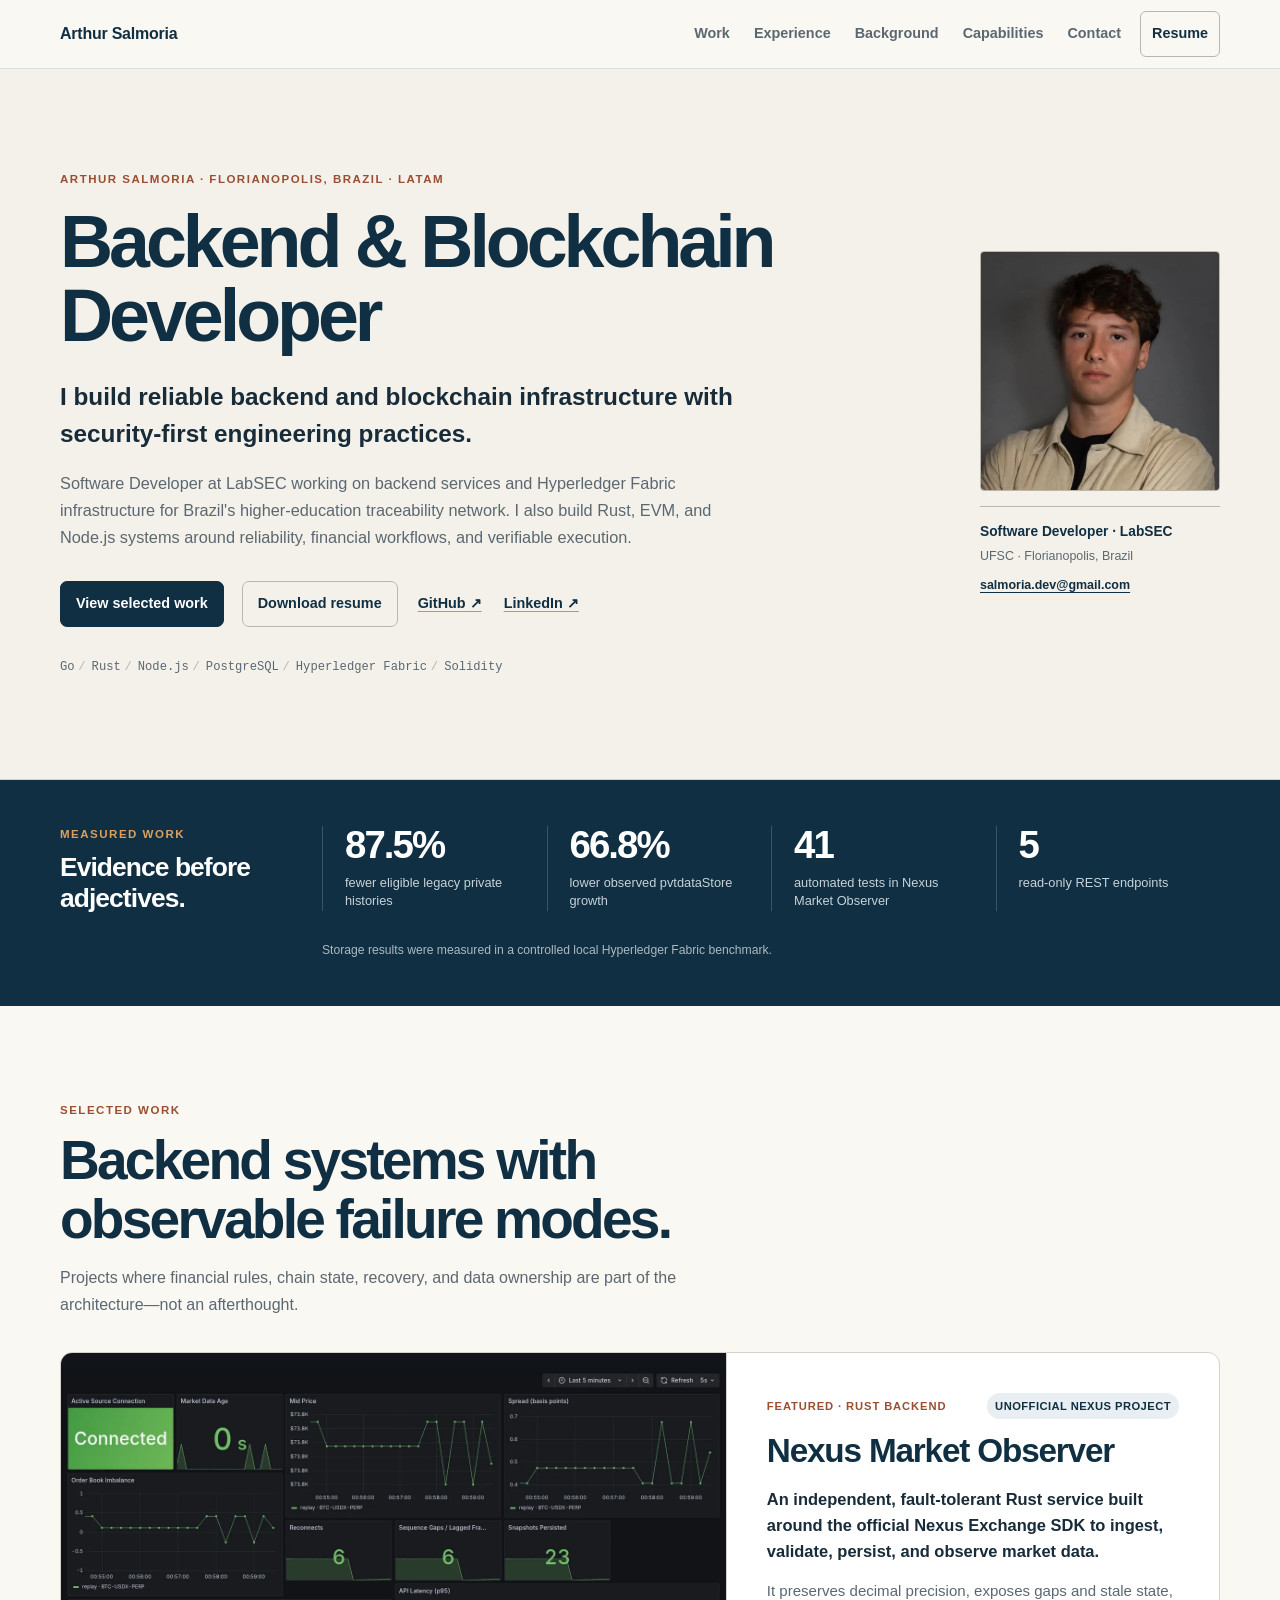
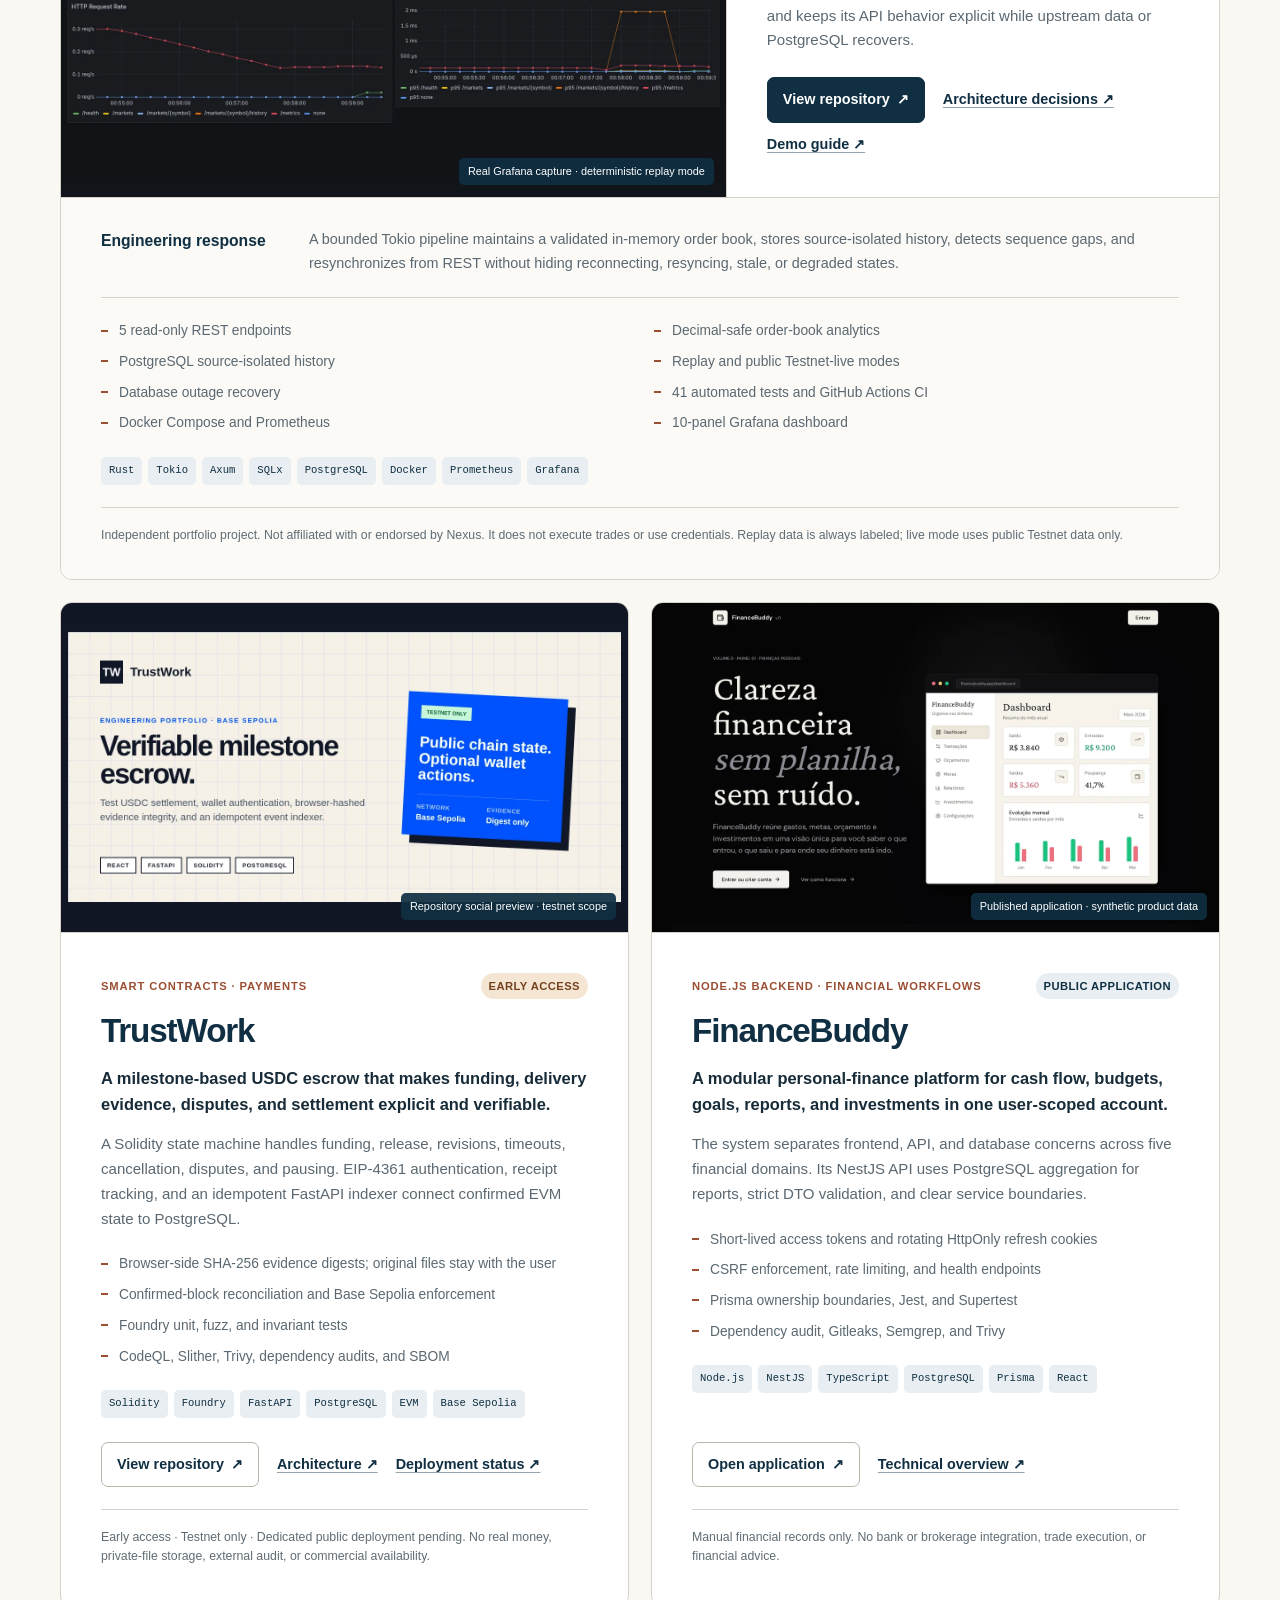
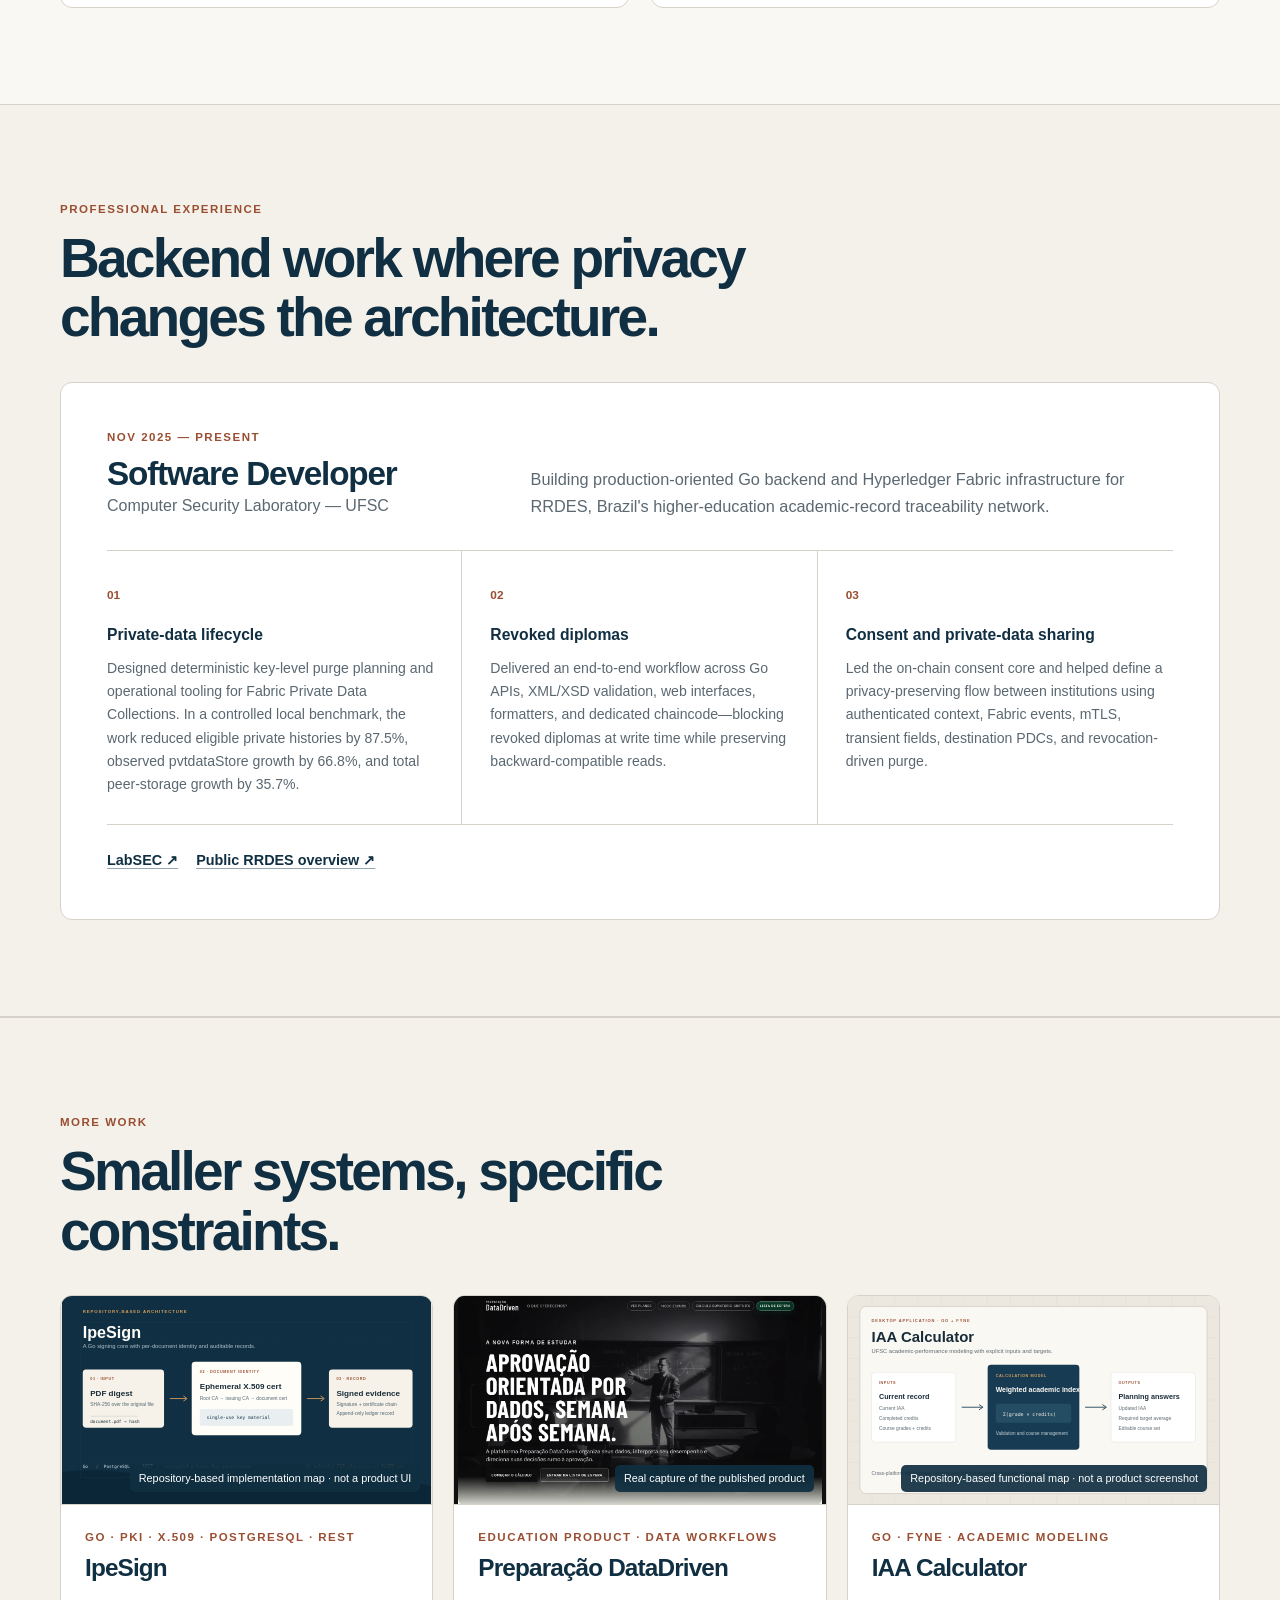
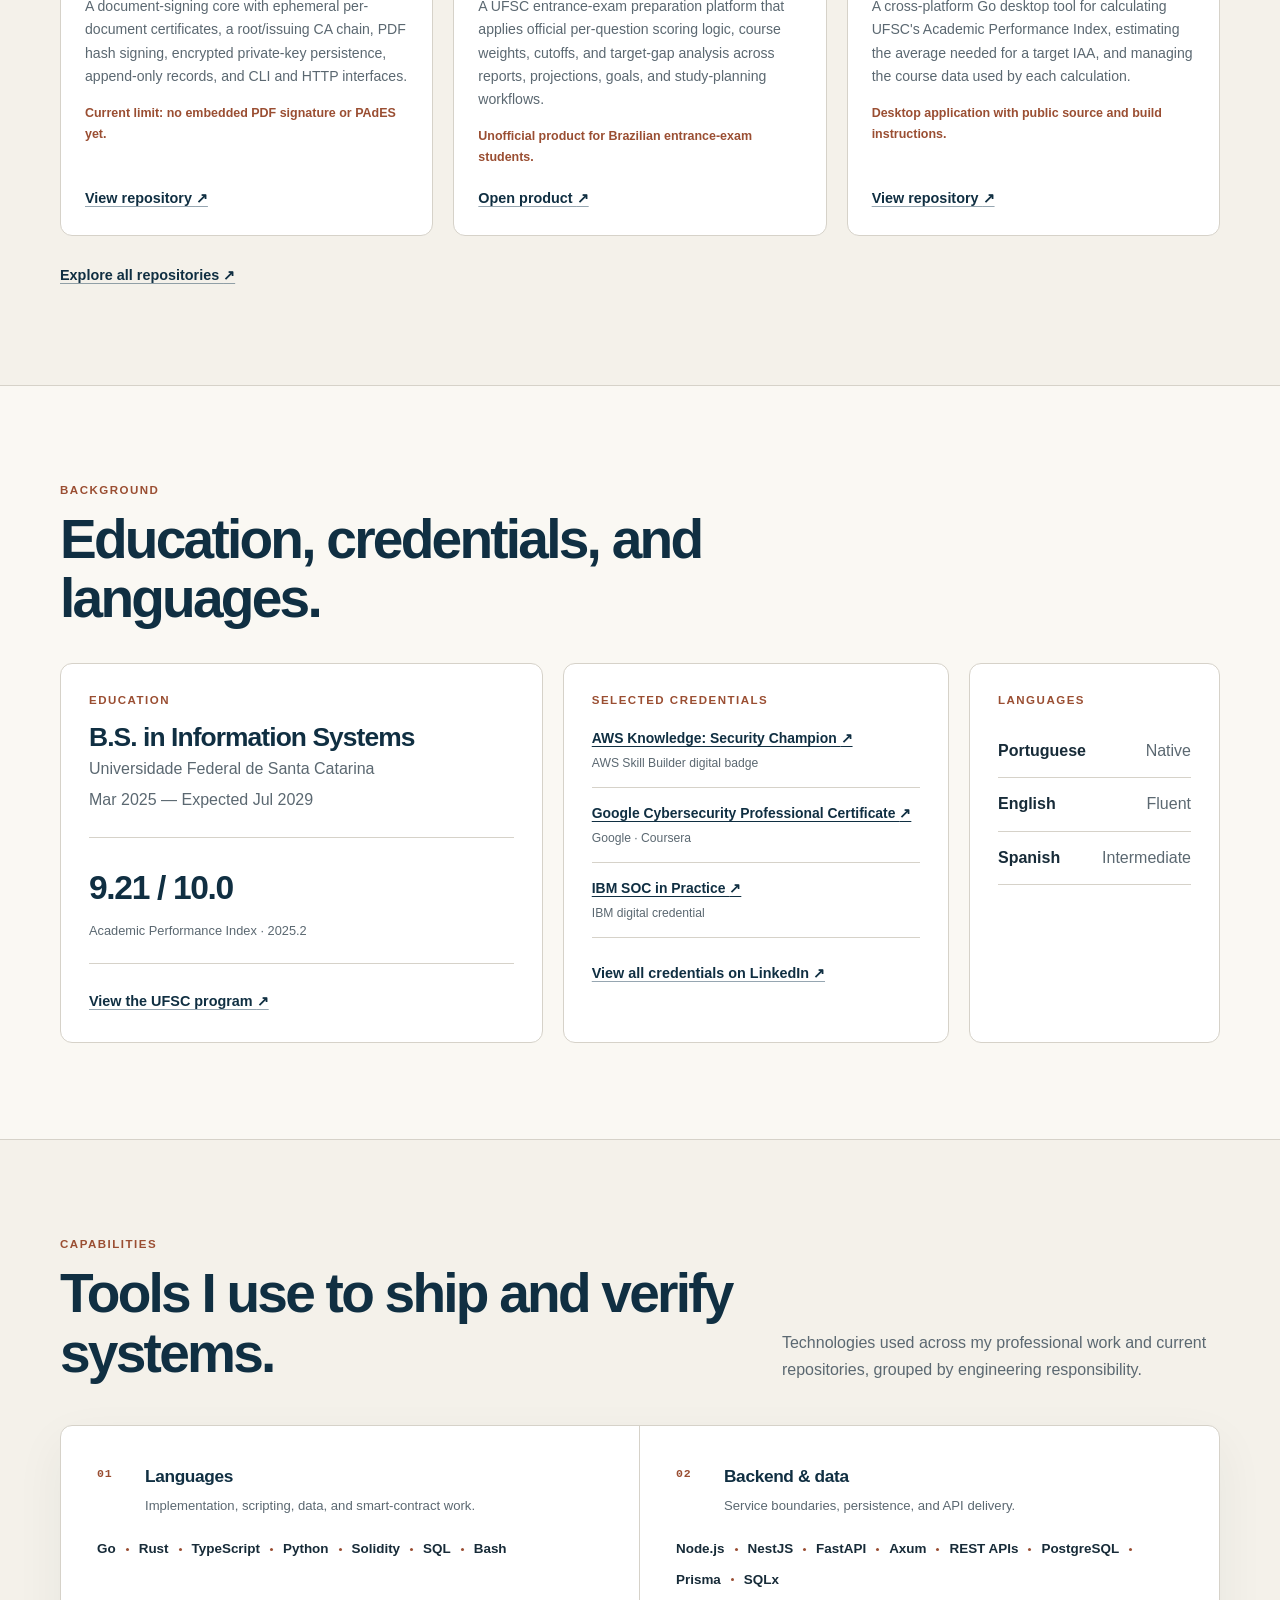
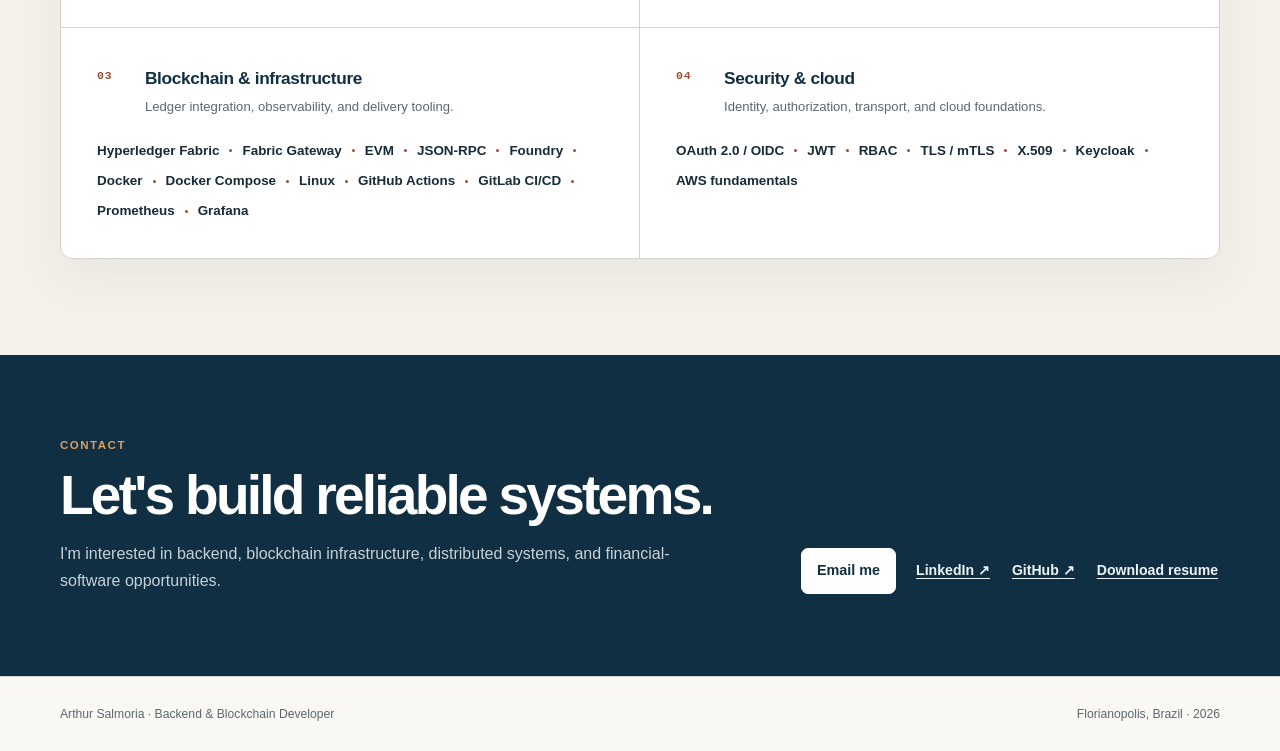
==== commit 9b830229: "style: simplify header and hero portrait" ====
--- a/index.html
+++ b/index.html
@@ -45,7 +45,7 @@
     <header class="site-header">
       <div class="nav-shell">
         <a class="site-brand" href="#top" aria-label="Arthur Salmoria, back to top">
-          <span class="brand-mark" aria-hidden="true">AS</span><span>Arthur Salmoria</span>
+          Arthur Salmoria
         </a>
         <nav class="desktop-nav" aria-label="Primary navigation">
           <a href="#work">Work</a><a href="#experience">Experience</a><a href="#about">Background</a><a href="#skills">Capabilities</a><a href="#contact">Contact</a>
@@ -77,15 +77,14 @@
             </div>
             <ul class="hero-stack"><li>Go</li><li>Rust</li><li>Node.js</li><li>PostgreSQL</li><li>Hyperledger Fabric</li><li>Solidity</li></ul>
           </div>
-          <aside class="profile-summary" aria-labelledby="profile-summary-name">
-            <img class="profile-photo" src="assets/profile/arthur-salmoria.webp" alt="Portrait of Arthur Salmoria" width="640" height="640" decoding="async" />
-            <div><p class="profile-name" id="profile-summary-name">Arthur Salmoria</p><p>Software Developer at Computer Security Laboratory, UFSC</p></div>
-            <dl>
-              <div><dt>Current work</dt><dd>RRDES · Brazilian Ministry of Education</dd></div>
-              <div><dt>Engineering focus</dt><dd>Reliable services · distributed systems · security</dd></div>
-              <div><dt>Contact</dt><dd><a href="mailto:salmoria.dev@gmail.com">salmoria.dev@gmail.com</a></dd></div>
-            </dl>
-          </aside>
+          <figure class="profile-portrait">
+            <img src="assets/profile/arthur-salmoria.webp" alt="Portrait of Arthur Salmoria" width="640" height="640" decoding="async" />
+            <figcaption>
+              <p class="portrait-role">Software Developer · LabSEC</p>
+              <p class="portrait-meta">UFSC · Florianopolis, Brazil</p>
+              <a href="mailto:salmoria.dev@gmail.com">salmoria.dev@gmail.com</a>
+            </figcaption>
+          </figure>
         </div>
       </section>
 
--- a/style.css
+++ b/style.css
@@ -132,23 +132,11 @@
 }
 
 .site-brand {
-  display: inline-flex;
-  align-items: center;
-  gap: 10px;
+  color: var(--ink-strong);
+  font-size: 1rem;
   font-weight: 750;
+  letter-spacing: -0.015em;
   text-decoration: none;
-}
-
-.brand-mark {
-  display: inline-grid;
-  width: 34px;
-  height: 34px;
-  place-items: center;
-  color: #ffffff;
-  background: var(--navy-deep);
-  border-radius: 6px;
-  font-size: 0.74rem;
-  font-weight: 800;
 }
 
 .desktop-nav {
@@ -204,7 +192,7 @@
 
 .hero-grid {
   display: grid;
-  grid-template-columns: minmax(0, 1fr) 330px;
+  grid-template-columns: minmax(0, 1fr) 240px;
   gap: clamp(48px, 7vw, 96px);
   align-items: center;
   padding-block: clamp(70px, 8vw, 104px);
@@ -337,69 +325,45 @@
   content: "/";
 }
 
-.profile-summary {
-  display: grid;
-  grid-template-columns: 112px minmax(0, 1fr);
-  gap: 18px;
-  padding: 22px;
-  background: var(--surface);
-  border: 1px solid var(--line);
-  border-radius: var(--radius);
-  box-shadow: var(--shadow);
-}
-
-.profile-photo {
-  width: 112px;
-  height: 112px;
+.profile-portrait {
+  width: min(100%, 240px);
+  justify-self: end;
+}
+
+.profile-portrait img {
+  width: 100%;
+  height: auto;
+  aspect-ratio: 1;
   object-fit: cover;
-  border-radius: 9px;
-}
-
-.profile-summary > div {
-  align-self: center;
-}
-
-.profile-name {
+  border: 1px solid var(--line-strong);
+  border-radius: 4px;
+}
+
+.profile-portrait figcaption {
+  margin-top: 15px;
+  padding-top: 14px;
+  border-top: 1px solid var(--line-strong);
+}
+
+.portrait-role {
   color: var(--ink-strong);
-  font-size: 1.05rem;
-  font-weight: 760;
-}
-
-.profile-summary > div > p:last-child {
-  margin-top: 4px;
-  color: var(--muted);
-  font-size: 0.84rem;
-  line-height: 1.45;
-}
-
-.profile-summary dl {
-  grid-column: 1 / -1;
-  border-top: 1px solid var(--line);
-}
-
-.profile-summary dl div {
-  padding-block: 13px;
-  border-bottom: 1px solid var(--line);
-}
-
-.profile-summary dl div:last-child {
-  padding-bottom: 0;
-  border-bottom: 0;
-}
-
-.profile-summary dt {
-  color: var(--muted-soft);
-  font-size: 0.7rem;
-  font-weight: 760;
-  letter-spacing: 0.08em;
-  text-transform: uppercase;
-}
-
-.profile-summary dd {
-  margin-top: 3px;
-  color: var(--ink);
-  font-size: 0.83rem;
-  font-weight: 560;
+  font-size: 0.86rem;
+  font-weight: 740;
+}
+
+.portrait-meta {
+  margin-top: 2px;
+  color: var(--muted);
+  font-size: 0.78rem;
+}
+
+.profile-portrait a {
+  display: inline-block;
+  margin-top: 8px;
+  color: var(--navy-deep);
+  font-size: 0.78rem;
+  font-weight: 680;
+  overflow-wrap: anywhere;
 }
 
 .impact-section {
@@ -1419,7 +1383,7 @@
 
 @media (max-width: 1050px) {
   .hero-grid {
-    grid-template-columns: minmax(0, 1fr) 300px;
+    grid-template-columns: minmax(0, 1fr) 220px;
     gap: 42px;
   }
 
@@ -1495,8 +1459,21 @@
     padding-block: 64px;
   }
 
-  .profile-summary {
-    max-width: 500px;
+  .profile-portrait {
+    display: grid;
+    width: min(100%, 430px);
+    grid-template-columns: 128px minmax(0, 1fr);
+    gap: 22px;
+    align-items: center;
+    justify-self: start;
+  }
+
+  .profile-portrait figcaption {
+    margin-top: 0;
+    padding-top: 0;
+    padding-left: 20px;
+    border-top: 0;
+    border-left: 1px solid var(--line-strong);
   }
 
   .impact-layout {
@@ -1598,14 +1575,13 @@
     width: 100%;
   }
 
-  .profile-summary {
-    grid-template-columns: 88px minmax(0, 1fr);
-    padding: 18px;
-  }
-
-  .profile-photo {
-    width: 88px;
-    height: 88px;
+  .profile-portrait {
+    grid-template-columns: 104px minmax(0, 1fr);
+    gap: 16px;
+  }
+
+  .profile-portrait figcaption {
+    padding-left: 16px;
   }
 
   .impact-grid article {
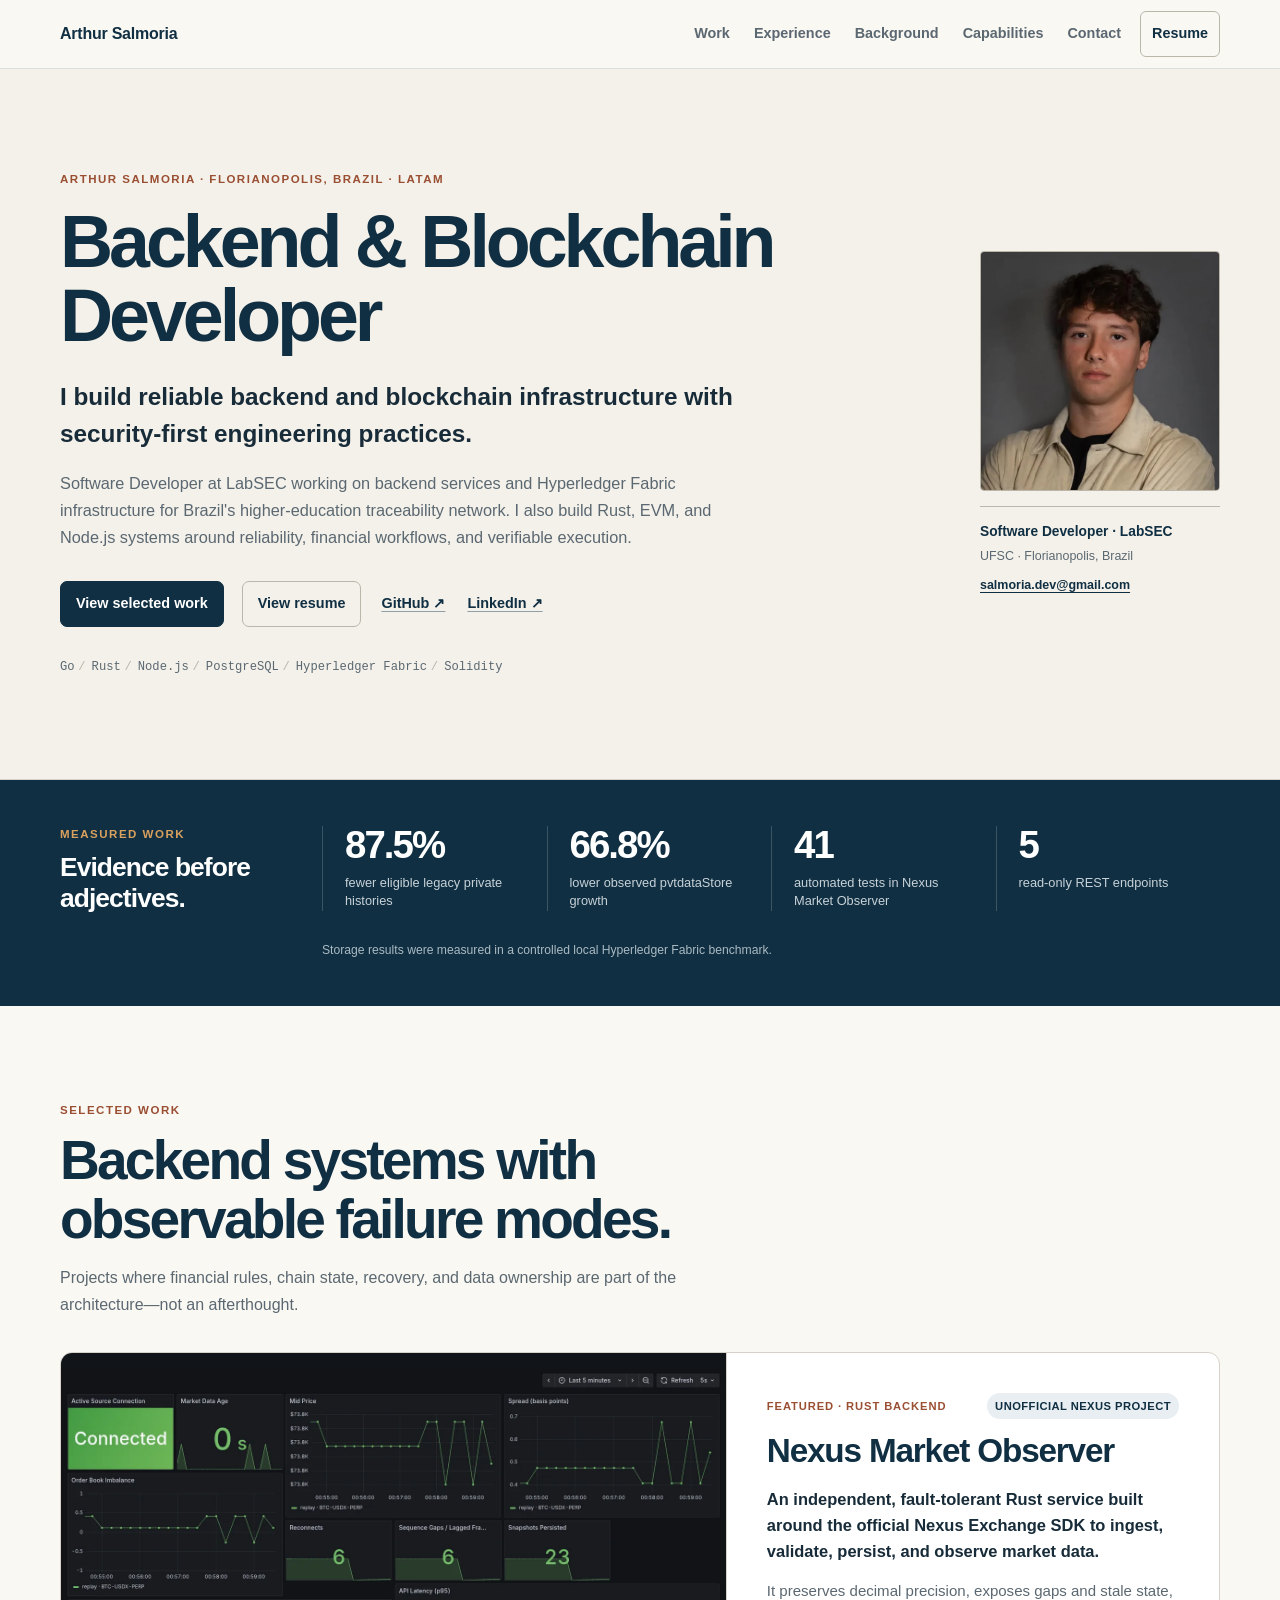
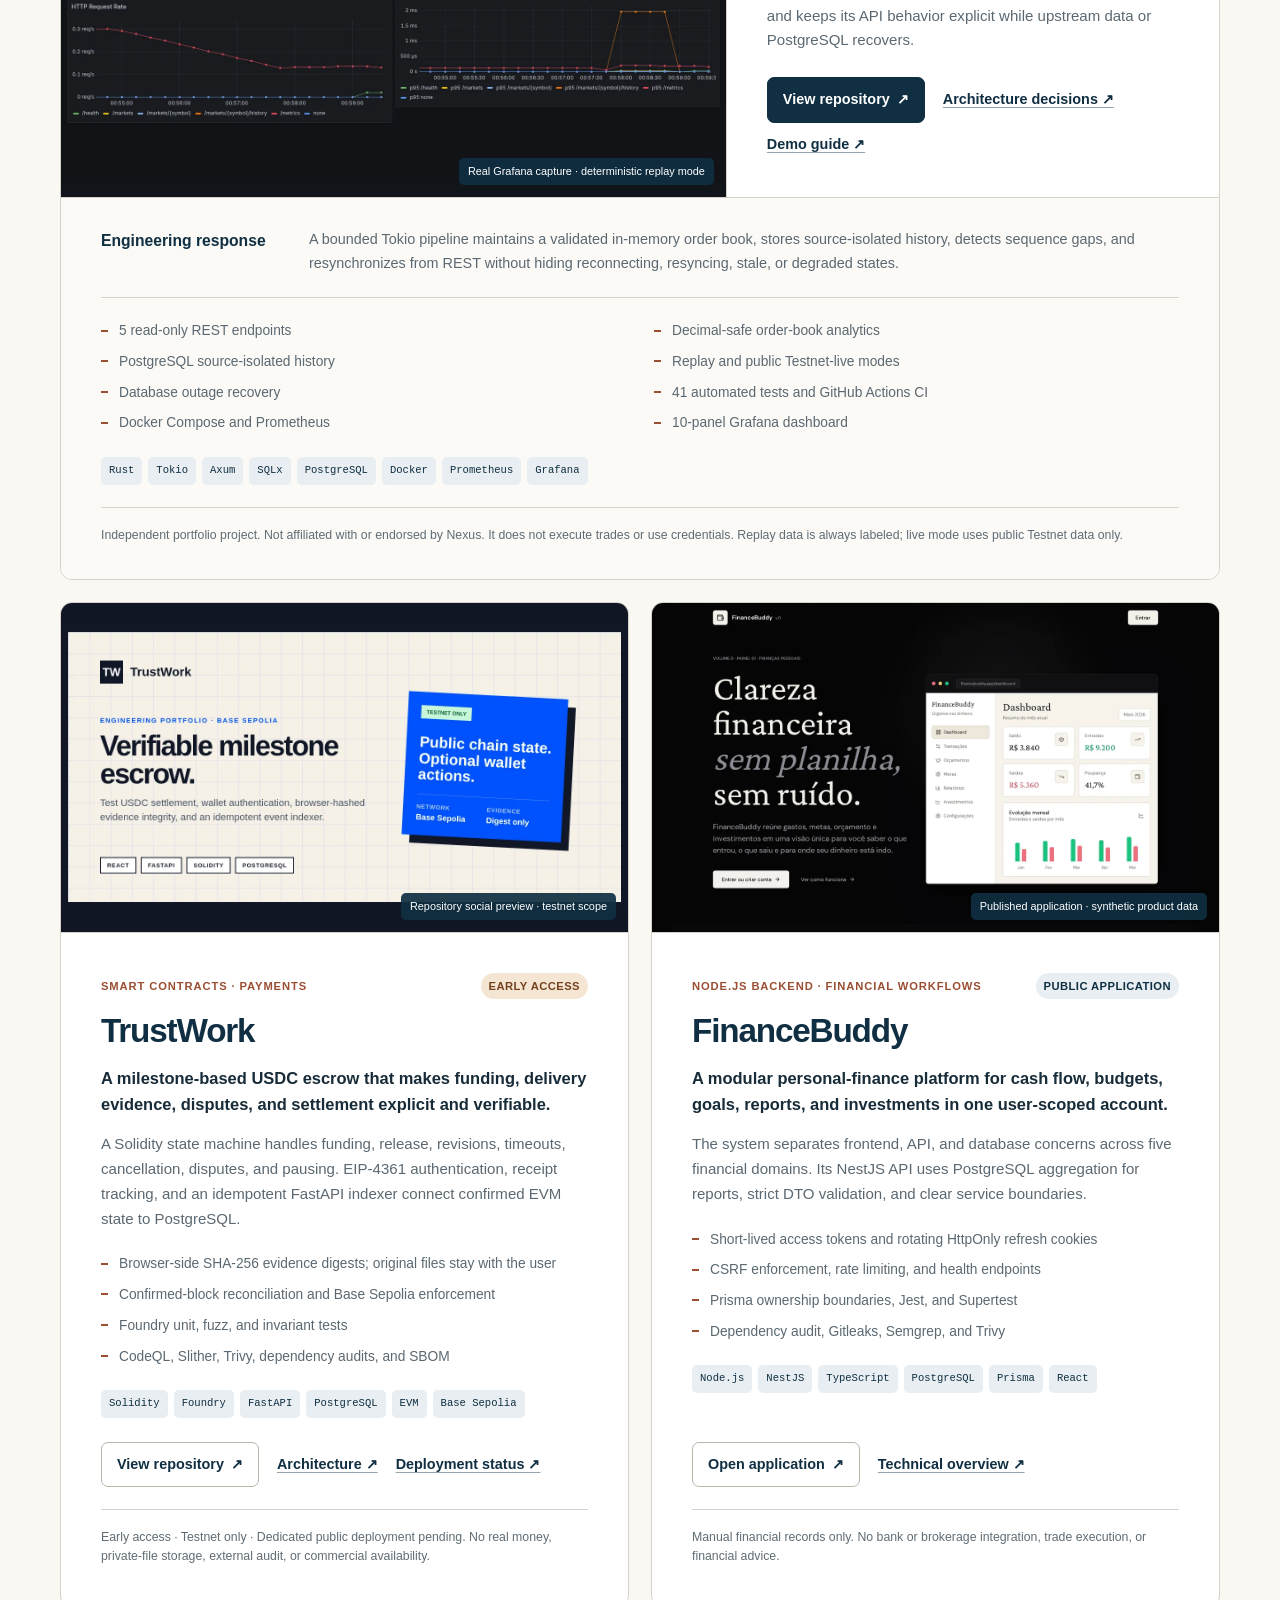
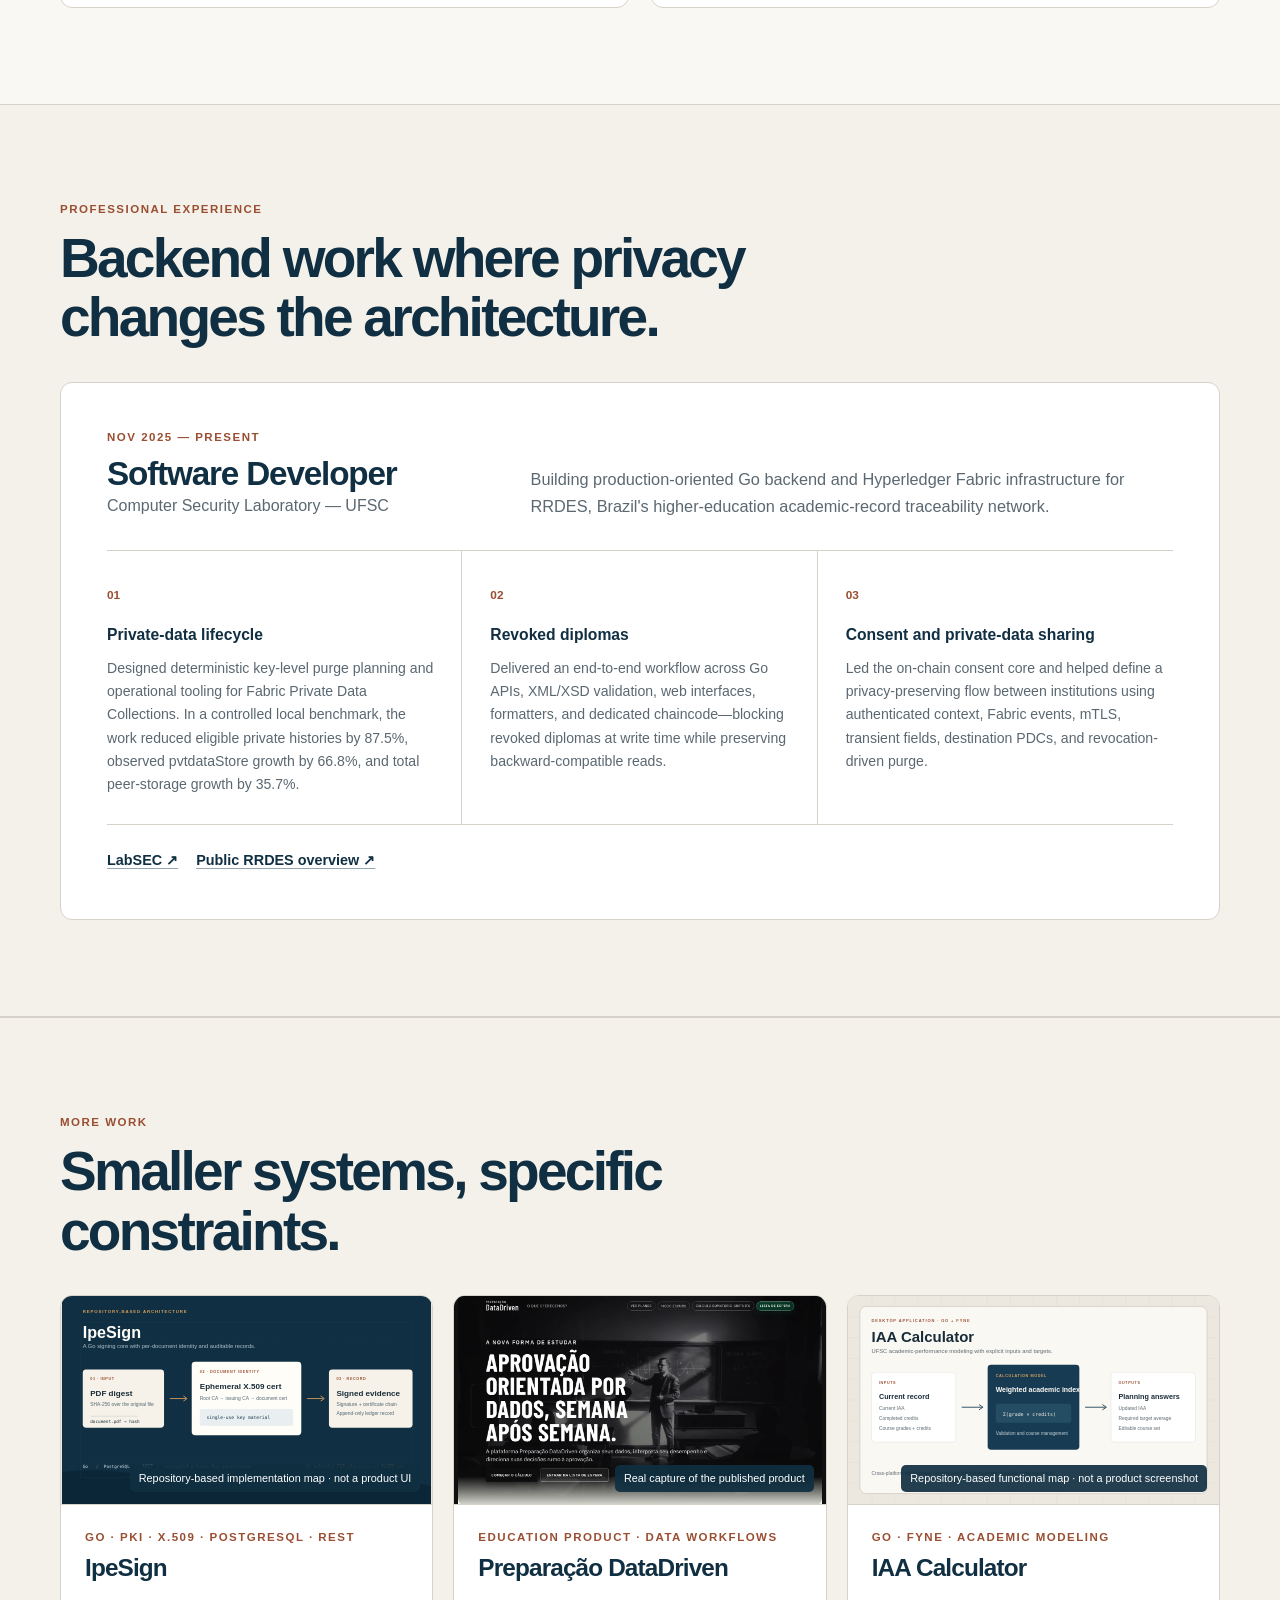
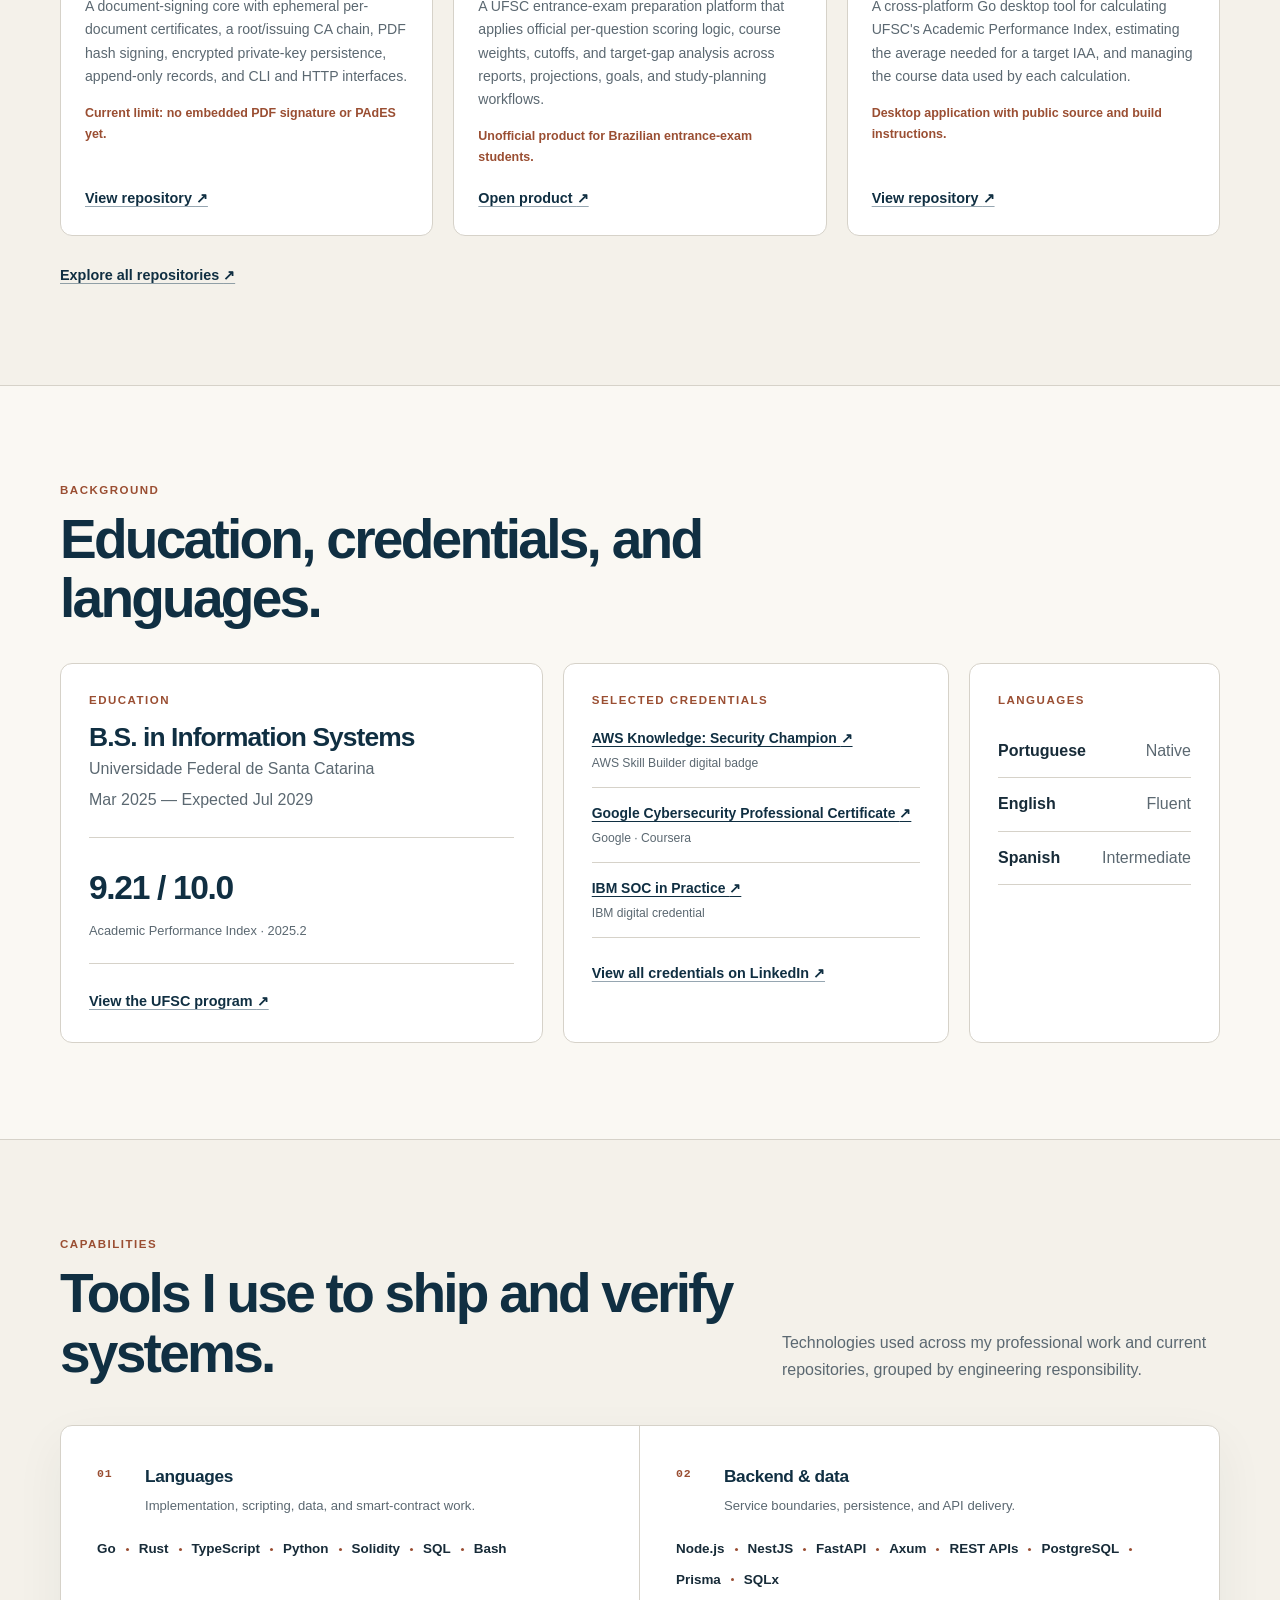
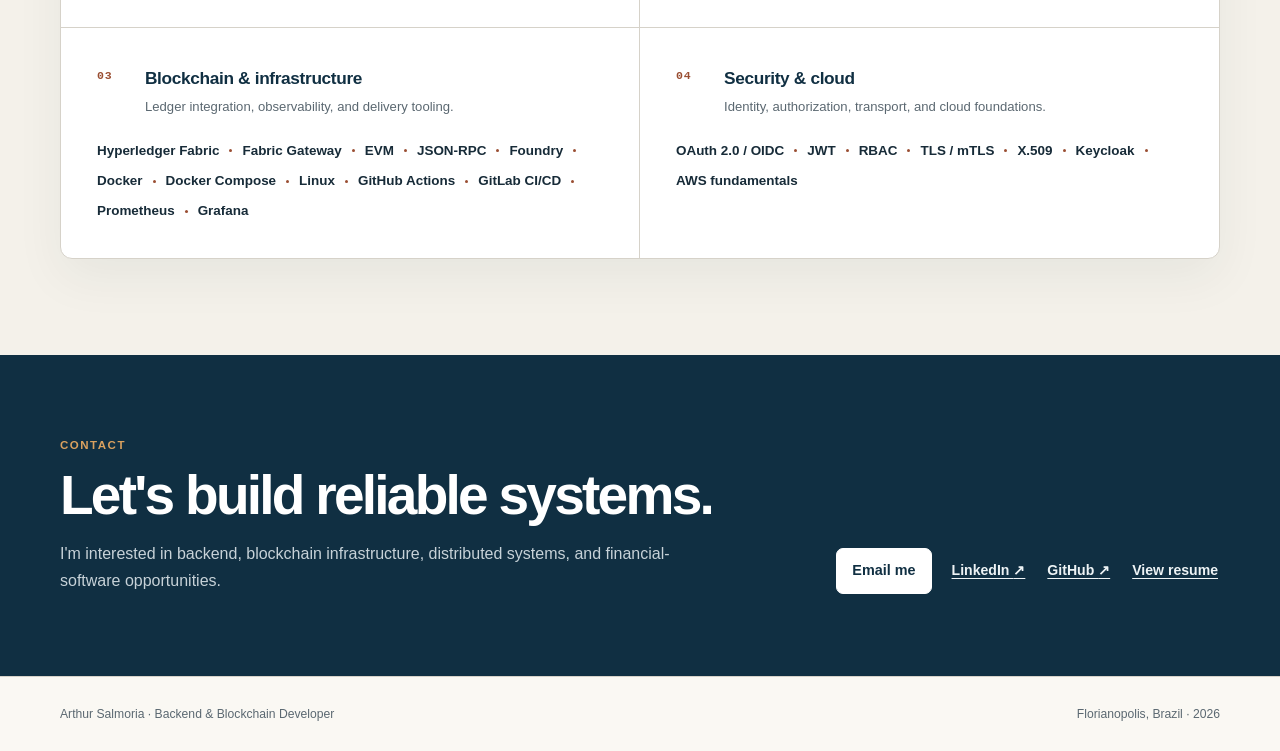
==== commit b461d922: "fix: stop forcing resume downloads" ====
--- a/index.html
+++ b/index.html
@@ -49,13 +49,13 @@
         </a>
         <nav class="desktop-nav" aria-label="Primary navigation">
           <a href="#work">Work</a><a href="#experience">Experience</a><a href="#about">Background</a><a href="#skills">Capabilities</a><a href="#contact">Contact</a>
-          <a class="nav-resume" href="assets/Arthur_Salmoria_Resume.pdf" target="_blank" rel="noopener noreferrer" download="Arthur_Salmoria_Resume.pdf">Resume</a>
+          <a class="nav-resume" href="assets/Arthur_Salmoria_Resume.pdf" target="_blank" rel="noopener noreferrer">Resume</a>
         </nav>
         <details class="mobile-nav">
           <summary>Menu</summary>
           <nav aria-label="Mobile navigation">
             <a href="#work">Work</a><a href="#experience">Experience</a><a href="#about">Background</a><a href="#skills">Capabilities</a><a href="#contact">Contact</a>
-            <a href="assets/Arthur_Salmoria_Resume.pdf" target="_blank" rel="noopener noreferrer" download="Arthur_Salmoria_Resume.pdf">Resume</a>
+            <a href="assets/Arthur_Salmoria_Resume.pdf" target="_blank" rel="noopener noreferrer">Resume</a>
           </nav>
         </details>
       </div>
@@ -71,7 +71,7 @@
             <p class="hero-summary">Software Developer at LabSEC working on backend services and Hyperledger Fabric infrastructure for Brazil's higher-education traceability network. I also build Rust, EVM, and Node.js systems around reliability, financial workflows, and verifiable execution.</p>
             <div class="button-row" role="group" aria-label="Primary links">
               <a class="button button-primary" href="#work">View selected work</a>
-              <a class="button button-secondary" href="assets/Arthur_Salmoria_Resume.pdf" target="_blank" rel="noopener noreferrer" download="Arthur_Salmoria_Resume.pdf">Download resume</a>
+              <a class="button button-secondary" href="assets/Arthur_Salmoria_Resume.pdf" target="_blank" rel="noopener noreferrer">View resume</a>
               <a class="text-action" href="https://github.com/salmoriadev" target="_blank" rel="noopener noreferrer">GitHub <span aria-hidden="true">↗</span></a>
               <a class="text-action" href="https://www.linkedin.com/in/arthursalmoria/" target="_blank" rel="noopener noreferrer">LinkedIn <span aria-hidden="true">↗</span></a>
             </div>
@@ -262,7 +262,7 @@
       <section class="contact-section" id="contact" aria-labelledby="contact-title">
         <div class="section-shell contact-shell">
           <div><p class="overline overline-light">Contact</p><h2 id="contact-title">Let's build reliable systems.</h2><p>I'm interested in backend, blockchain infrastructure, distributed systems, and financial-software opportunities.</p></div>
-          <div class="contact-actions"><a class="button button-on-dark" href="mailto:salmoria.dev@gmail.com">Email me</a><a href="https://www.linkedin.com/in/arthursalmoria/" target="_blank" rel="noopener noreferrer">LinkedIn <span aria-hidden="true">↗</span></a><a href="https://github.com/salmoriadev" target="_blank" rel="noopener noreferrer">GitHub <span aria-hidden="true">↗</span></a><a href="assets/Arthur_Salmoria_Resume.pdf" target="_blank" rel="noopener noreferrer" download="Arthur_Salmoria_Resume.pdf">Download resume</a></div>
+          <div class="contact-actions"><a class="button button-on-dark" href="mailto:salmoria.dev@gmail.com">Email me</a><a href="https://www.linkedin.com/in/arthursalmoria/" target="_blank" rel="noopener noreferrer">LinkedIn <span aria-hidden="true">↗</span></a><a href="https://github.com/salmoriadev" target="_blank" rel="noopener noreferrer">GitHub <span aria-hidden="true">↗</span></a><a href="assets/Arthur_Salmoria_Resume.pdf" target="_blank" rel="noopener noreferrer">View resume</a></div>
         </div>
       </section>
     </main>
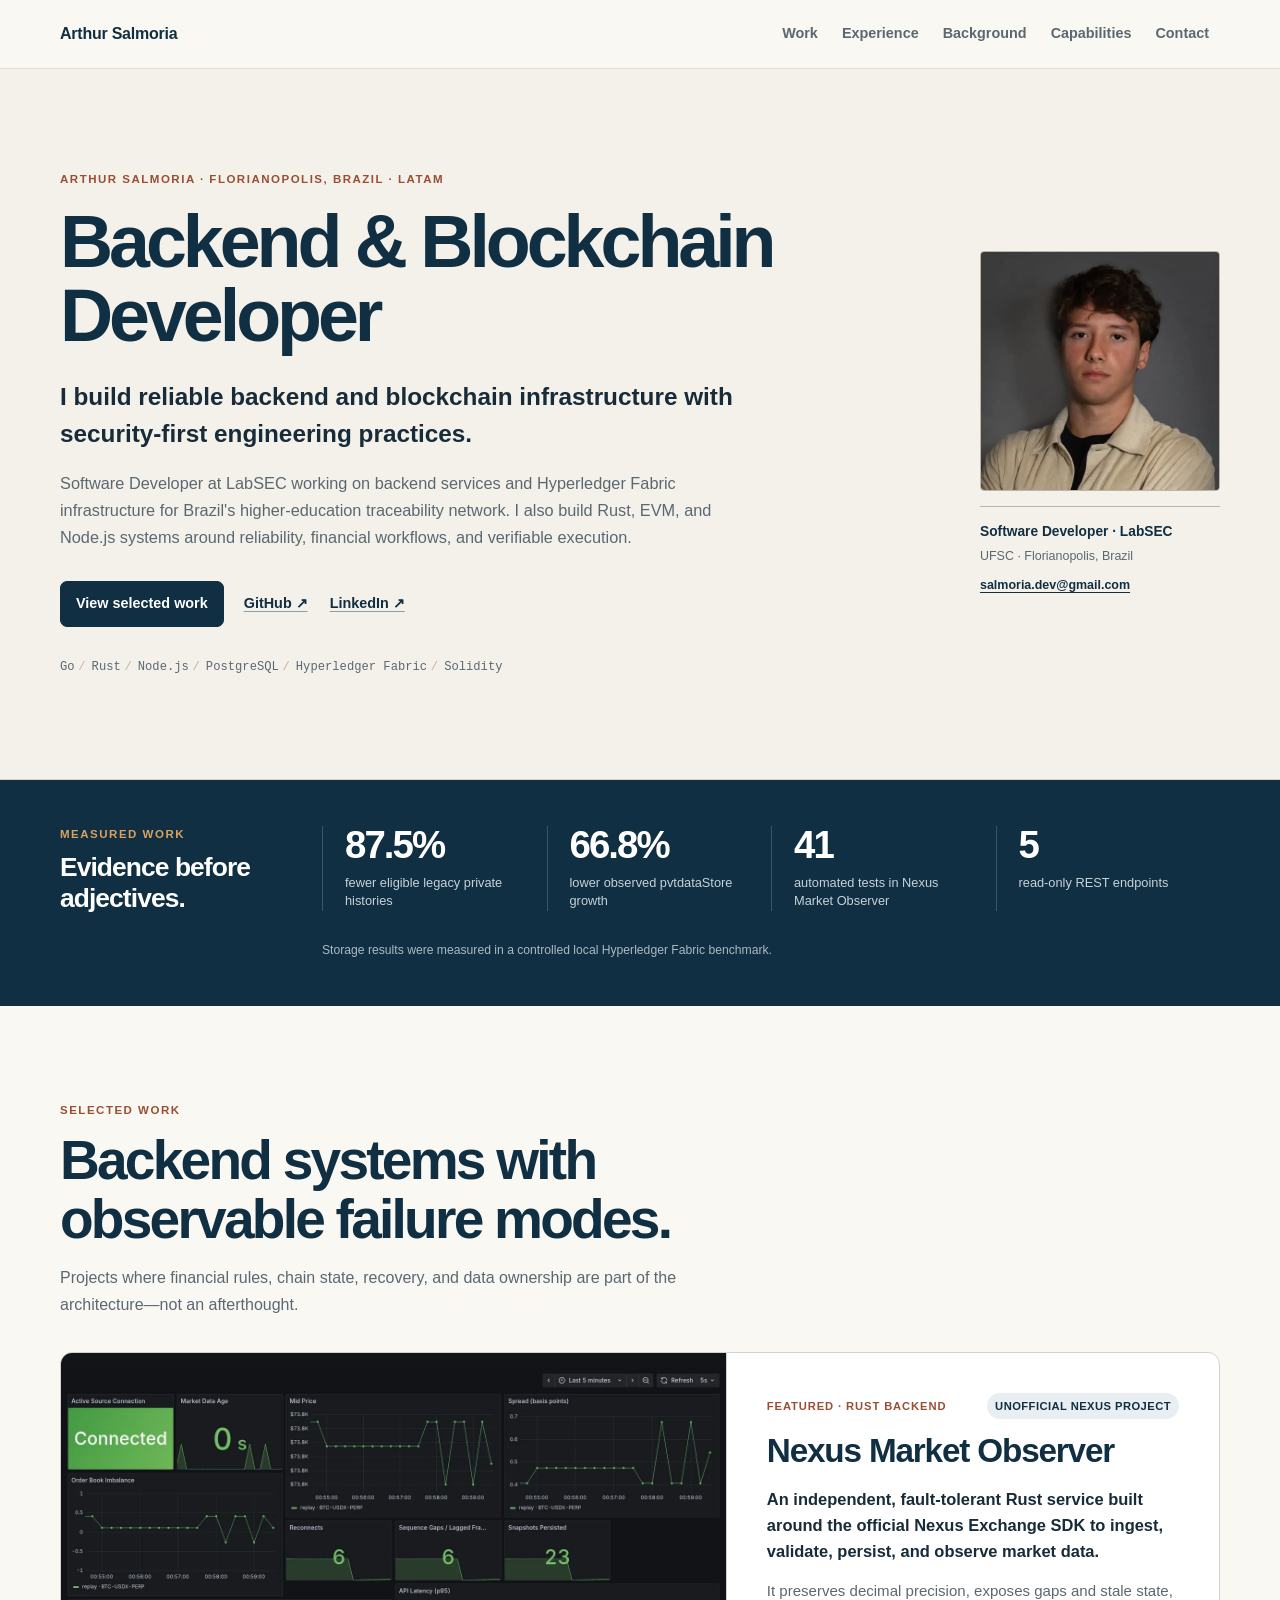
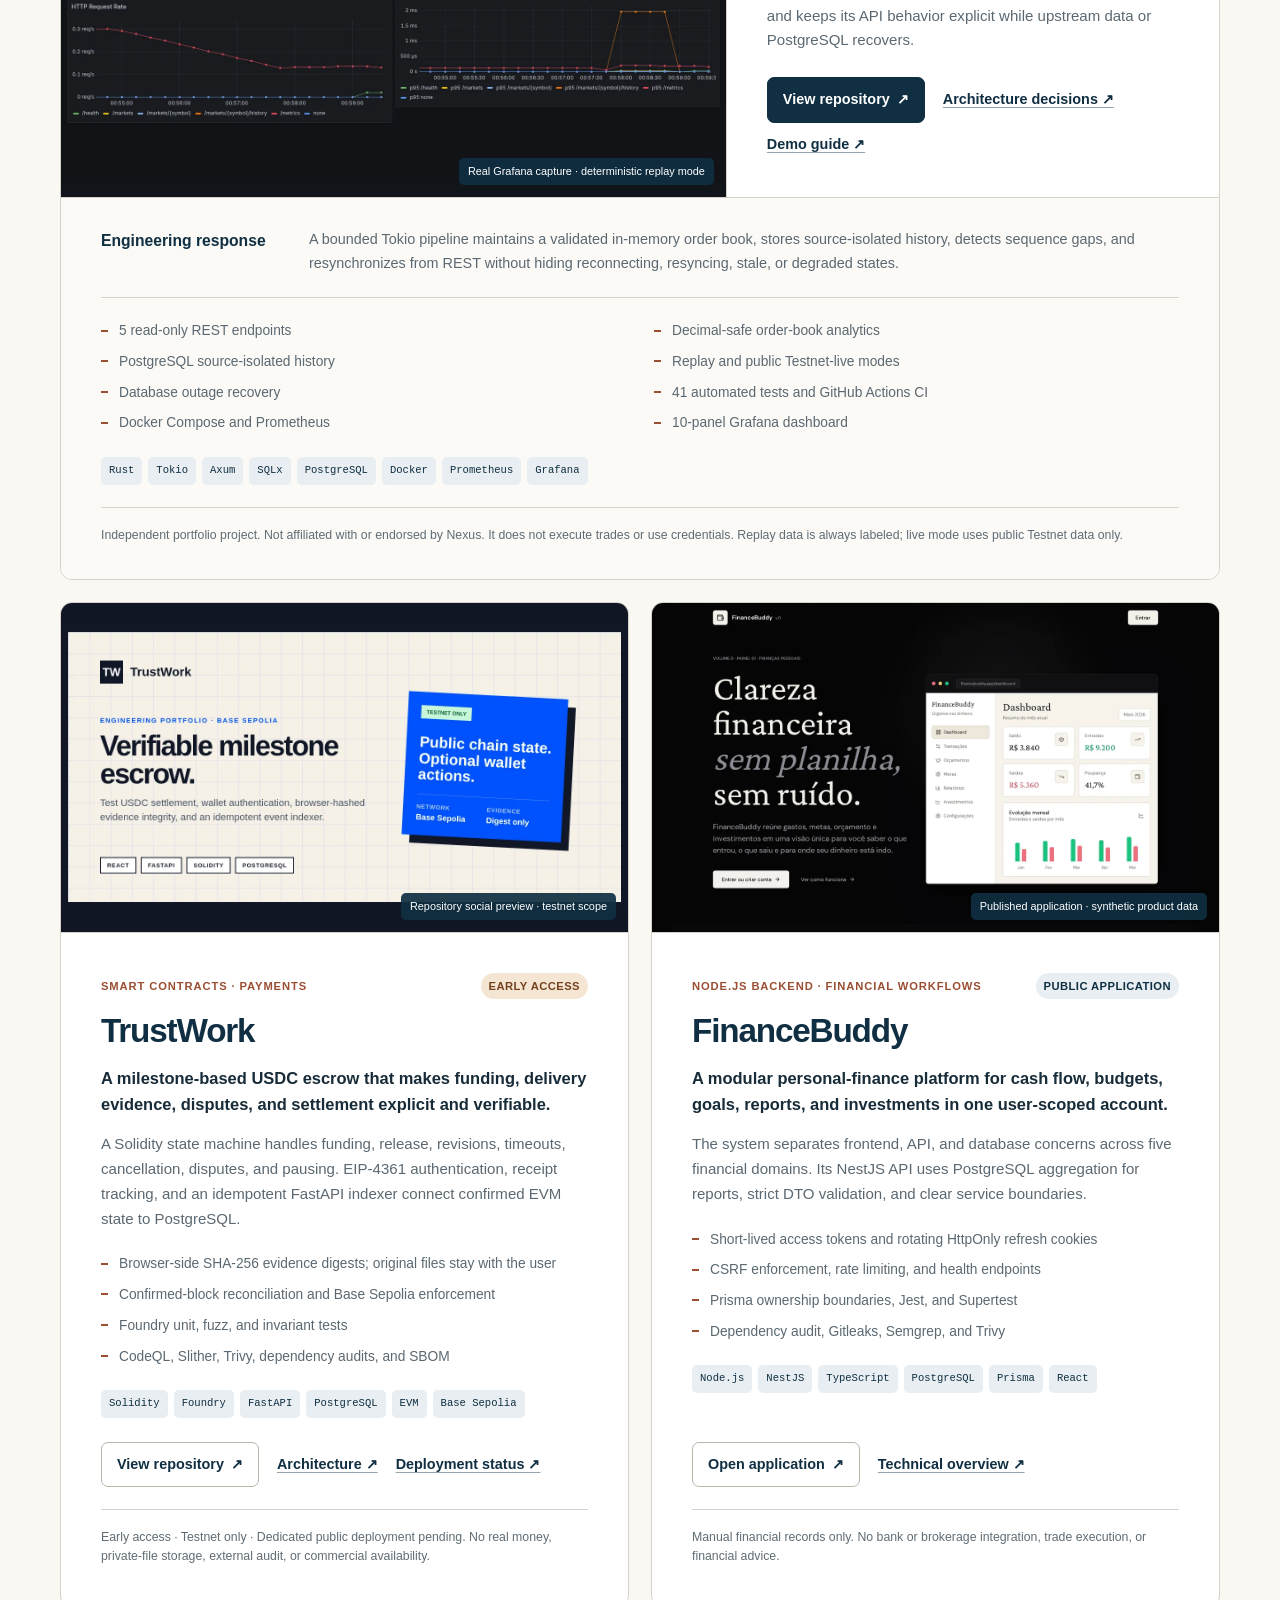
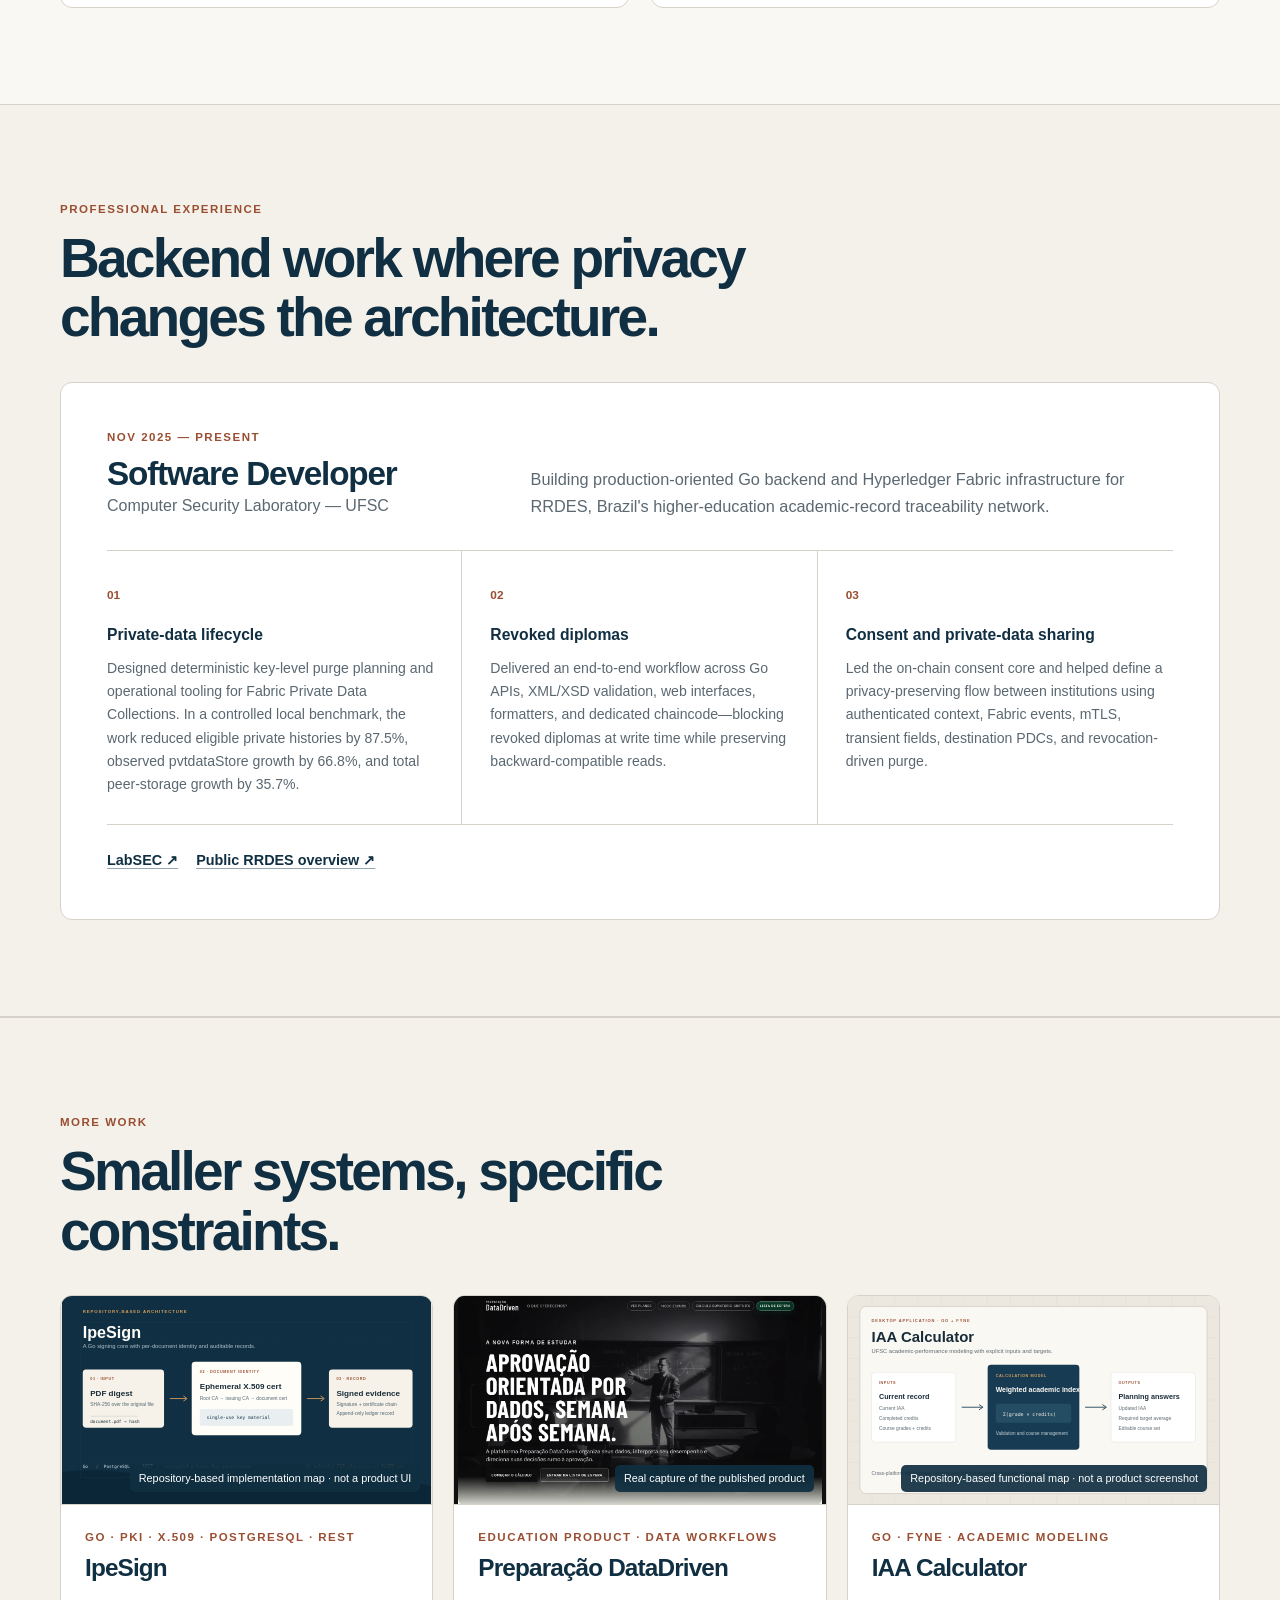
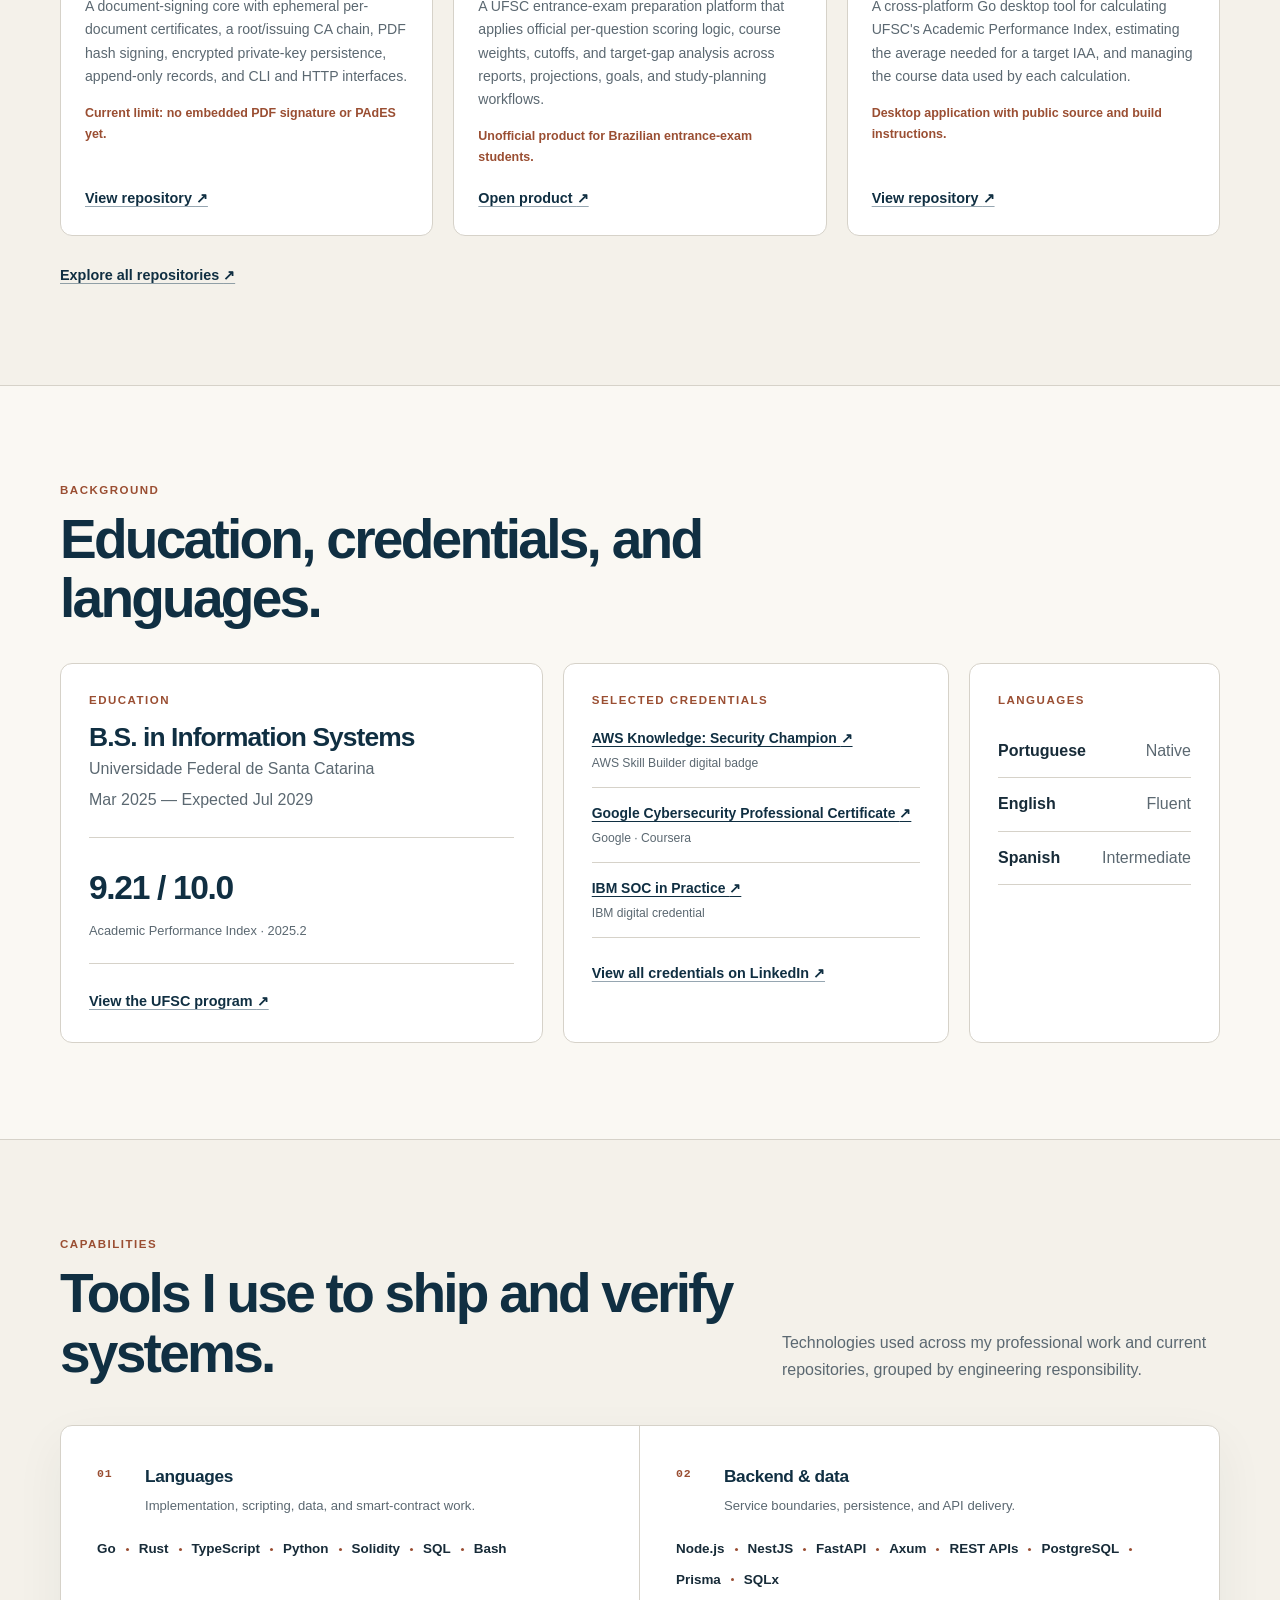
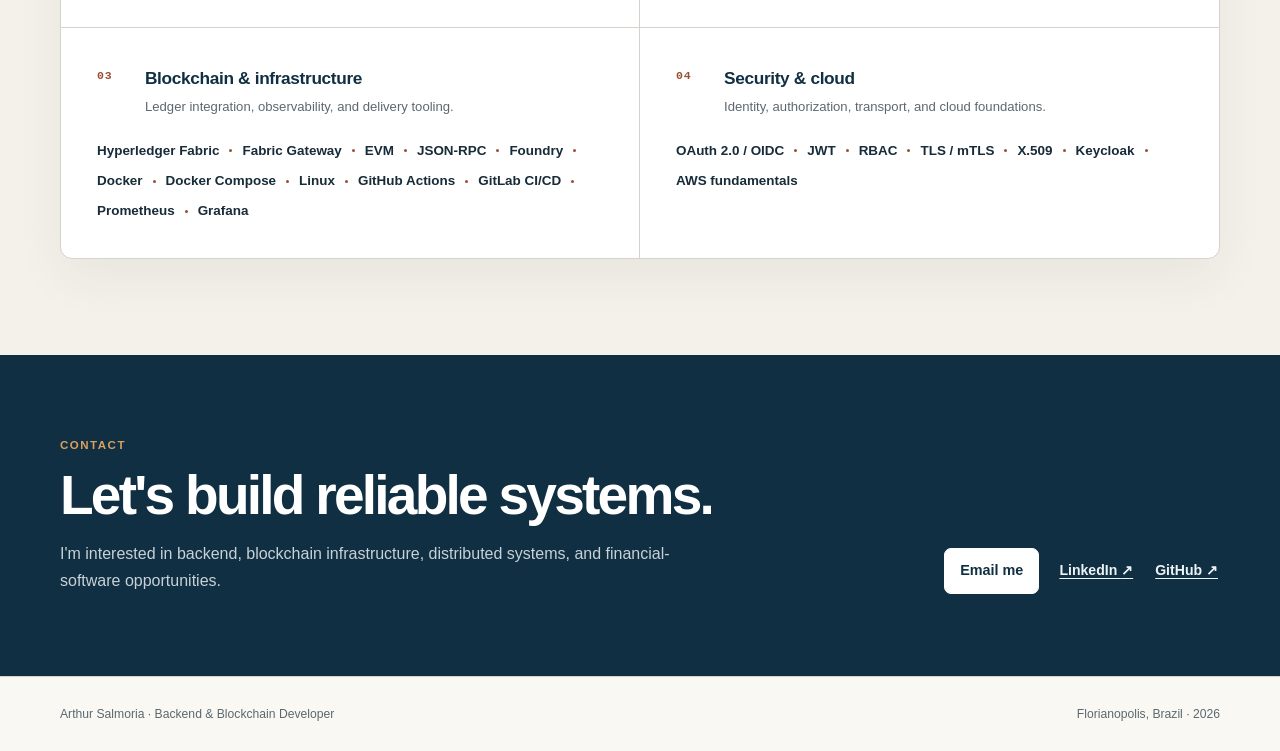
==== commit 15feffc7: "refactor: remove resume links from portfolio" ====
--- a/index.html
+++ b/index.html
@@ -49,13 +49,11 @@
         </a>
         <nav class="desktop-nav" aria-label="Primary navigation">
           <a href="#work">Work</a><a href="#experience">Experience</a><a href="#about">Background</a><a href="#skills">Capabilities</a><a href="#contact">Contact</a>
-          <a class="nav-resume" href="assets/Arthur_Salmoria_Resume.pdf" target="_blank" rel="noopener noreferrer">Resume</a>
         </nav>
         <details class="mobile-nav">
           <summary>Menu</summary>
           <nav aria-label="Mobile navigation">
             <a href="#work">Work</a><a href="#experience">Experience</a><a href="#about">Background</a><a href="#skills">Capabilities</a><a href="#contact">Contact</a>
-            <a href="assets/Arthur_Salmoria_Resume.pdf" target="_blank" rel="noopener noreferrer">Resume</a>
           </nav>
         </details>
       </div>
@@ -71,7 +69,6 @@
             <p class="hero-summary">Software Developer at LabSEC working on backend services and Hyperledger Fabric infrastructure for Brazil's higher-education traceability network. I also build Rust, EVM, and Node.js systems around reliability, financial workflows, and verifiable execution.</p>
             <div class="button-row" role="group" aria-label="Primary links">
               <a class="button button-primary" href="#work">View selected work</a>
-              <a class="button button-secondary" href="assets/Arthur_Salmoria_Resume.pdf" target="_blank" rel="noopener noreferrer">View resume</a>
               <a class="text-action" href="https://github.com/salmoriadev" target="_blank" rel="noopener noreferrer">GitHub <span aria-hidden="true">↗</span></a>
               <a class="text-action" href="https://www.linkedin.com/in/arthursalmoria/" target="_blank" rel="noopener noreferrer">LinkedIn <span aria-hidden="true">↗</span></a>
             </div>
@@ -262,7 +259,7 @@
       <section class="contact-section" id="contact" aria-labelledby="contact-title">
         <div class="section-shell contact-shell">
           <div><p class="overline overline-light">Contact</p><h2 id="contact-title">Let's build reliable systems.</h2><p>I'm interested in backend, blockchain infrastructure, distributed systems, and financial-software opportunities.</p></div>
-          <div class="contact-actions"><a class="button button-on-dark" href="mailto:salmoria.dev@gmail.com">Email me</a><a href="https://www.linkedin.com/in/arthursalmoria/" target="_blank" rel="noopener noreferrer">LinkedIn <span aria-hidden="true">↗</span></a><a href="https://github.com/salmoriadev" target="_blank" rel="noopener noreferrer">GitHub <span aria-hidden="true">↗</span></a><a href="assets/Arthur_Salmoria_Resume.pdf" target="_blank" rel="noopener noreferrer">View resume</a></div>
+          <div class="contact-actions"><a class="button button-on-dark" href="mailto:salmoria.dev@gmail.com">Email me</a><a href="https://www.linkedin.com/in/arthursalmoria/" target="_blank" rel="noopener noreferrer">LinkedIn <span aria-hidden="true">↗</span></a><a href="https://github.com/salmoriadev" target="_blank" rel="noopener noreferrer">GitHub <span aria-hidden="true">↗</span></a></div>
         </div>
       </section>
     </main>
--- a/style.css
+++ b/style.css
@@ -163,12 +163,6 @@
   background: var(--navy-soft);
 }
 
-.desktop-nav .nav-resume {
-  margin-left: 6px;
-  color: var(--navy-deep);
-  border: 1px solid var(--line-strong);
-}
-
 .mobile-nav {
   display: none;
 }
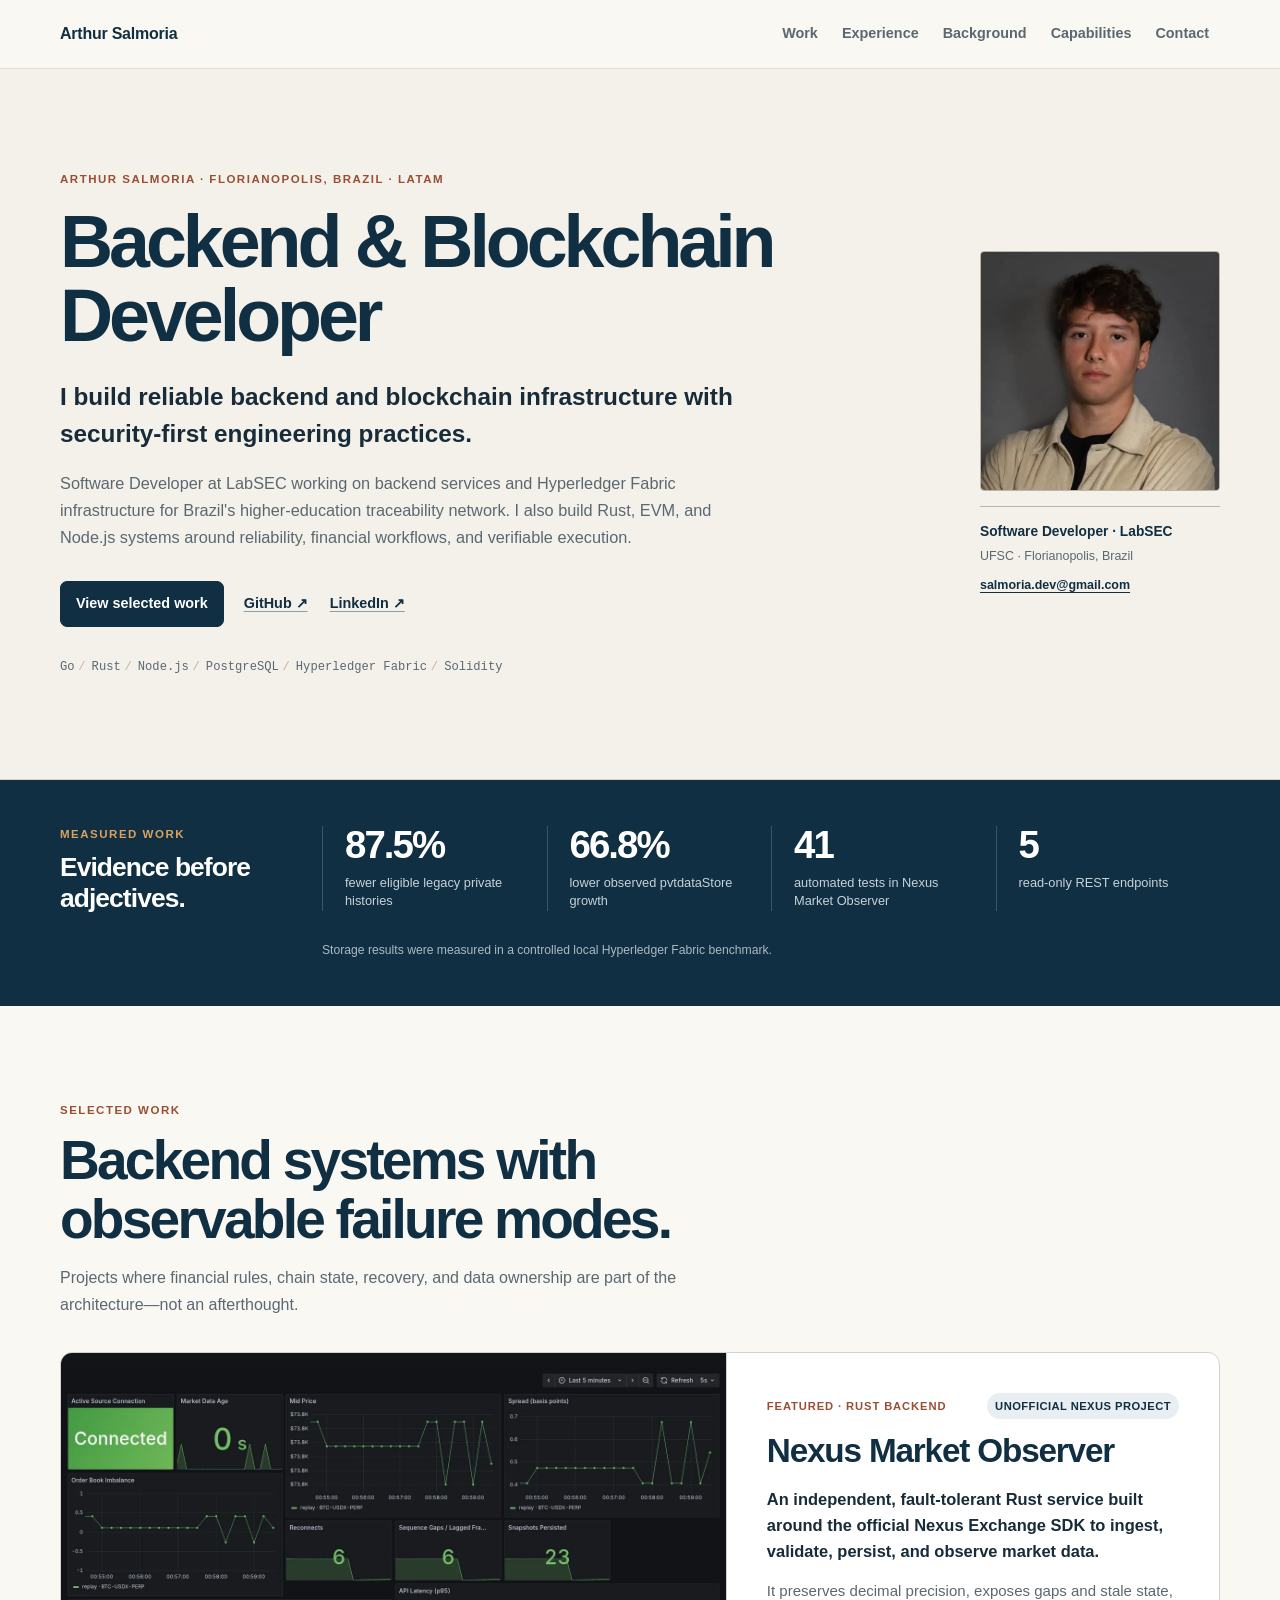
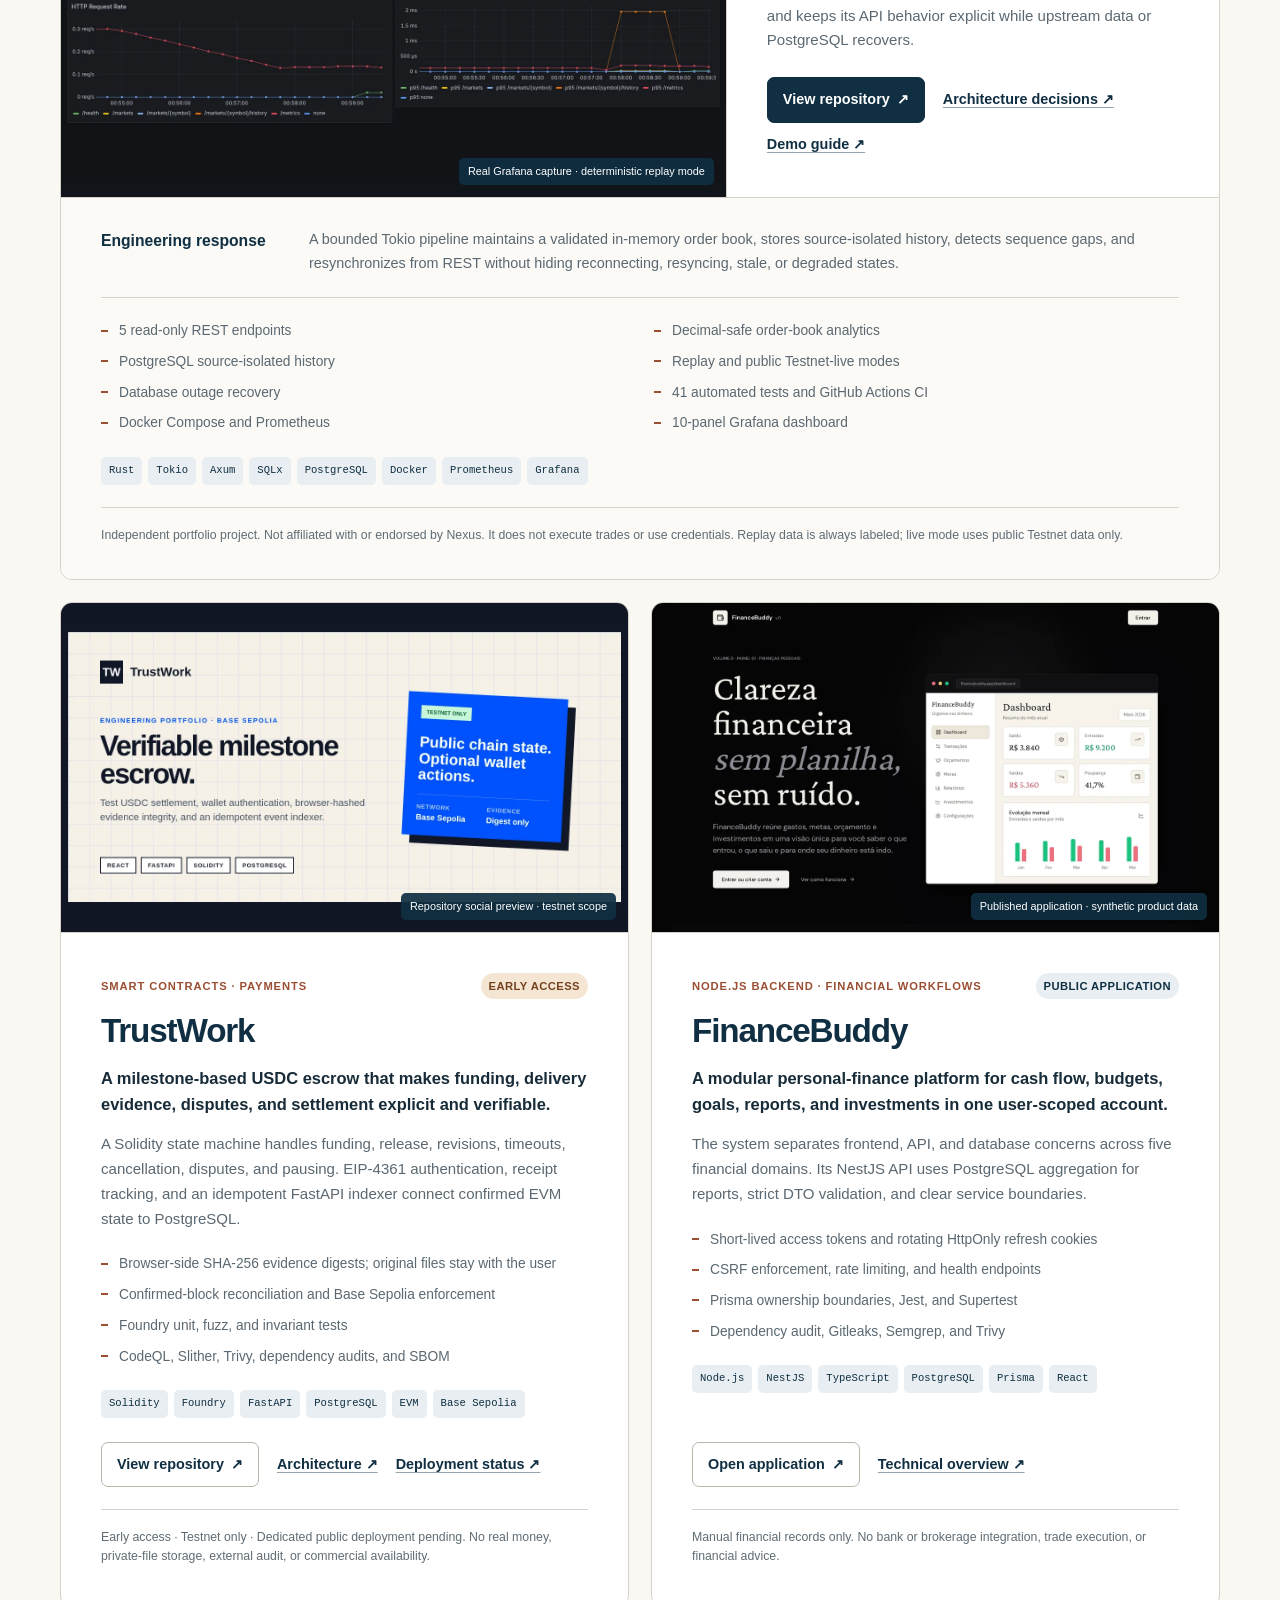
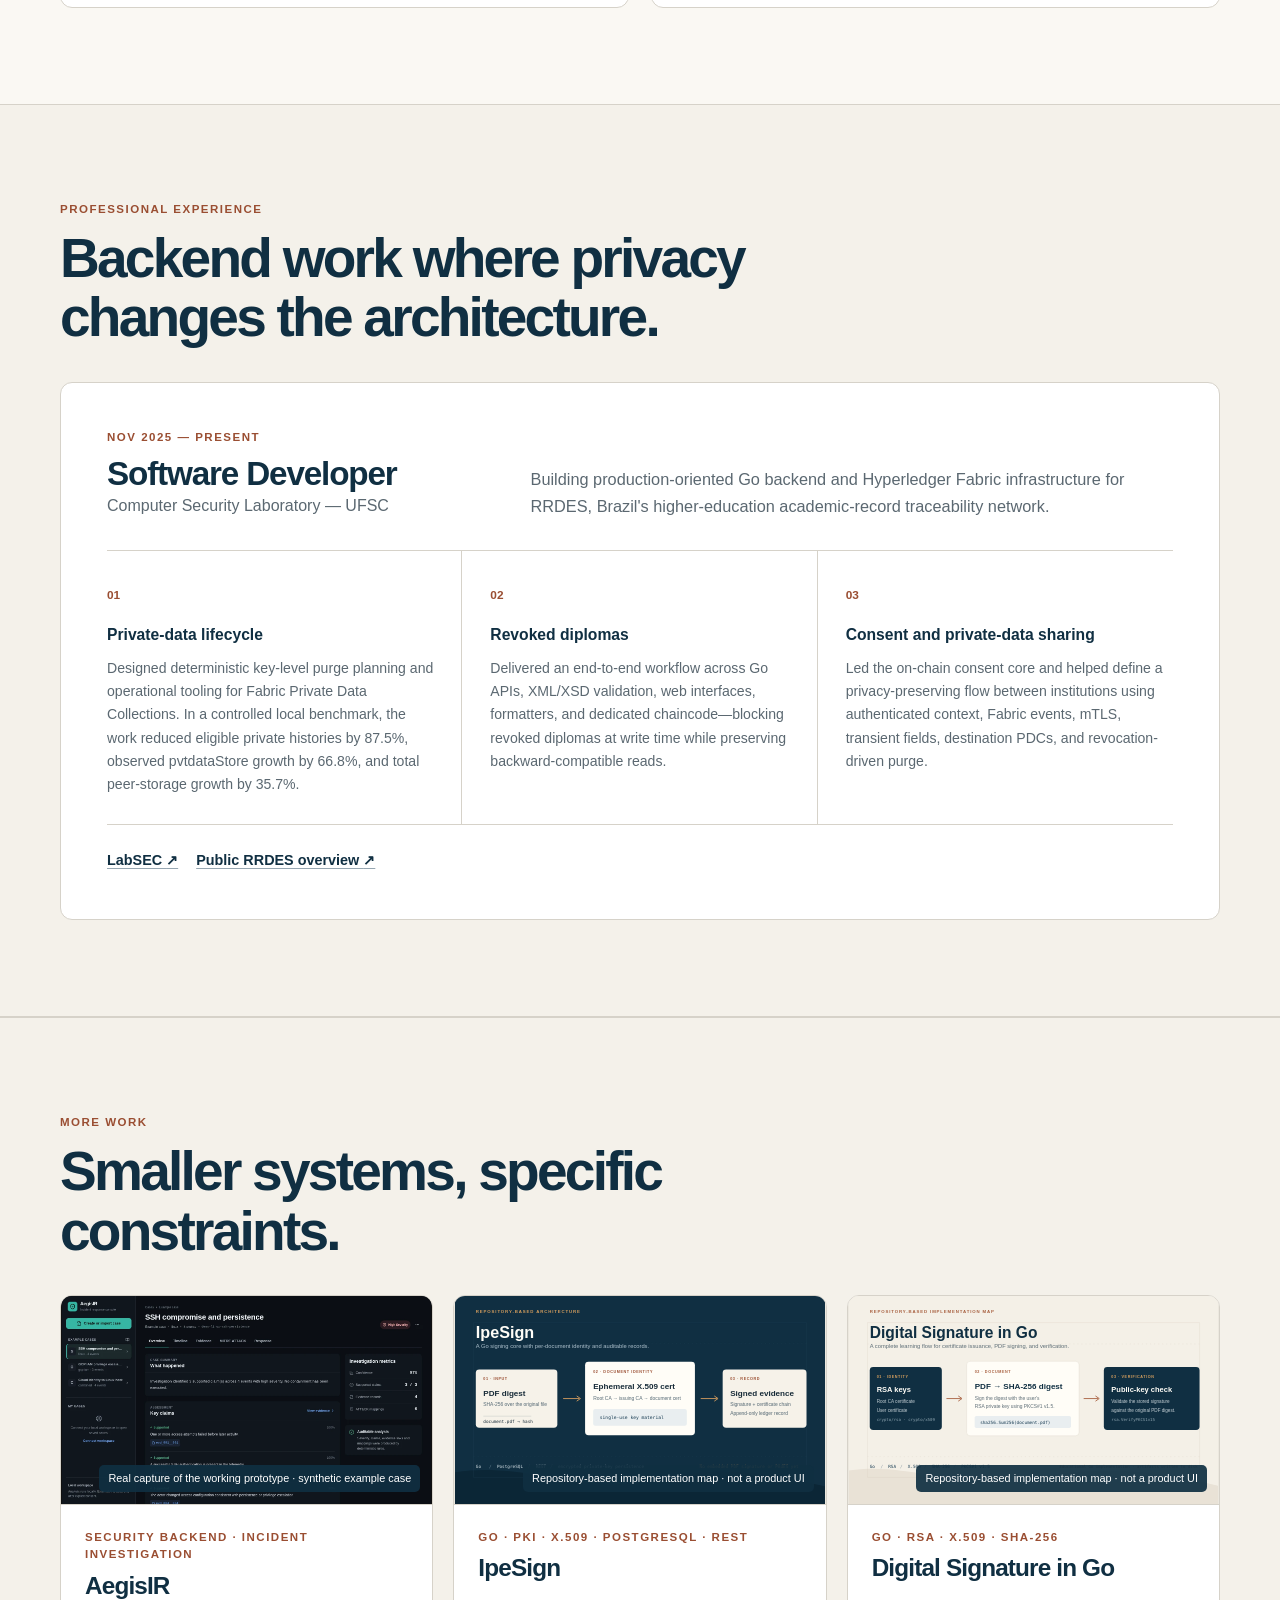
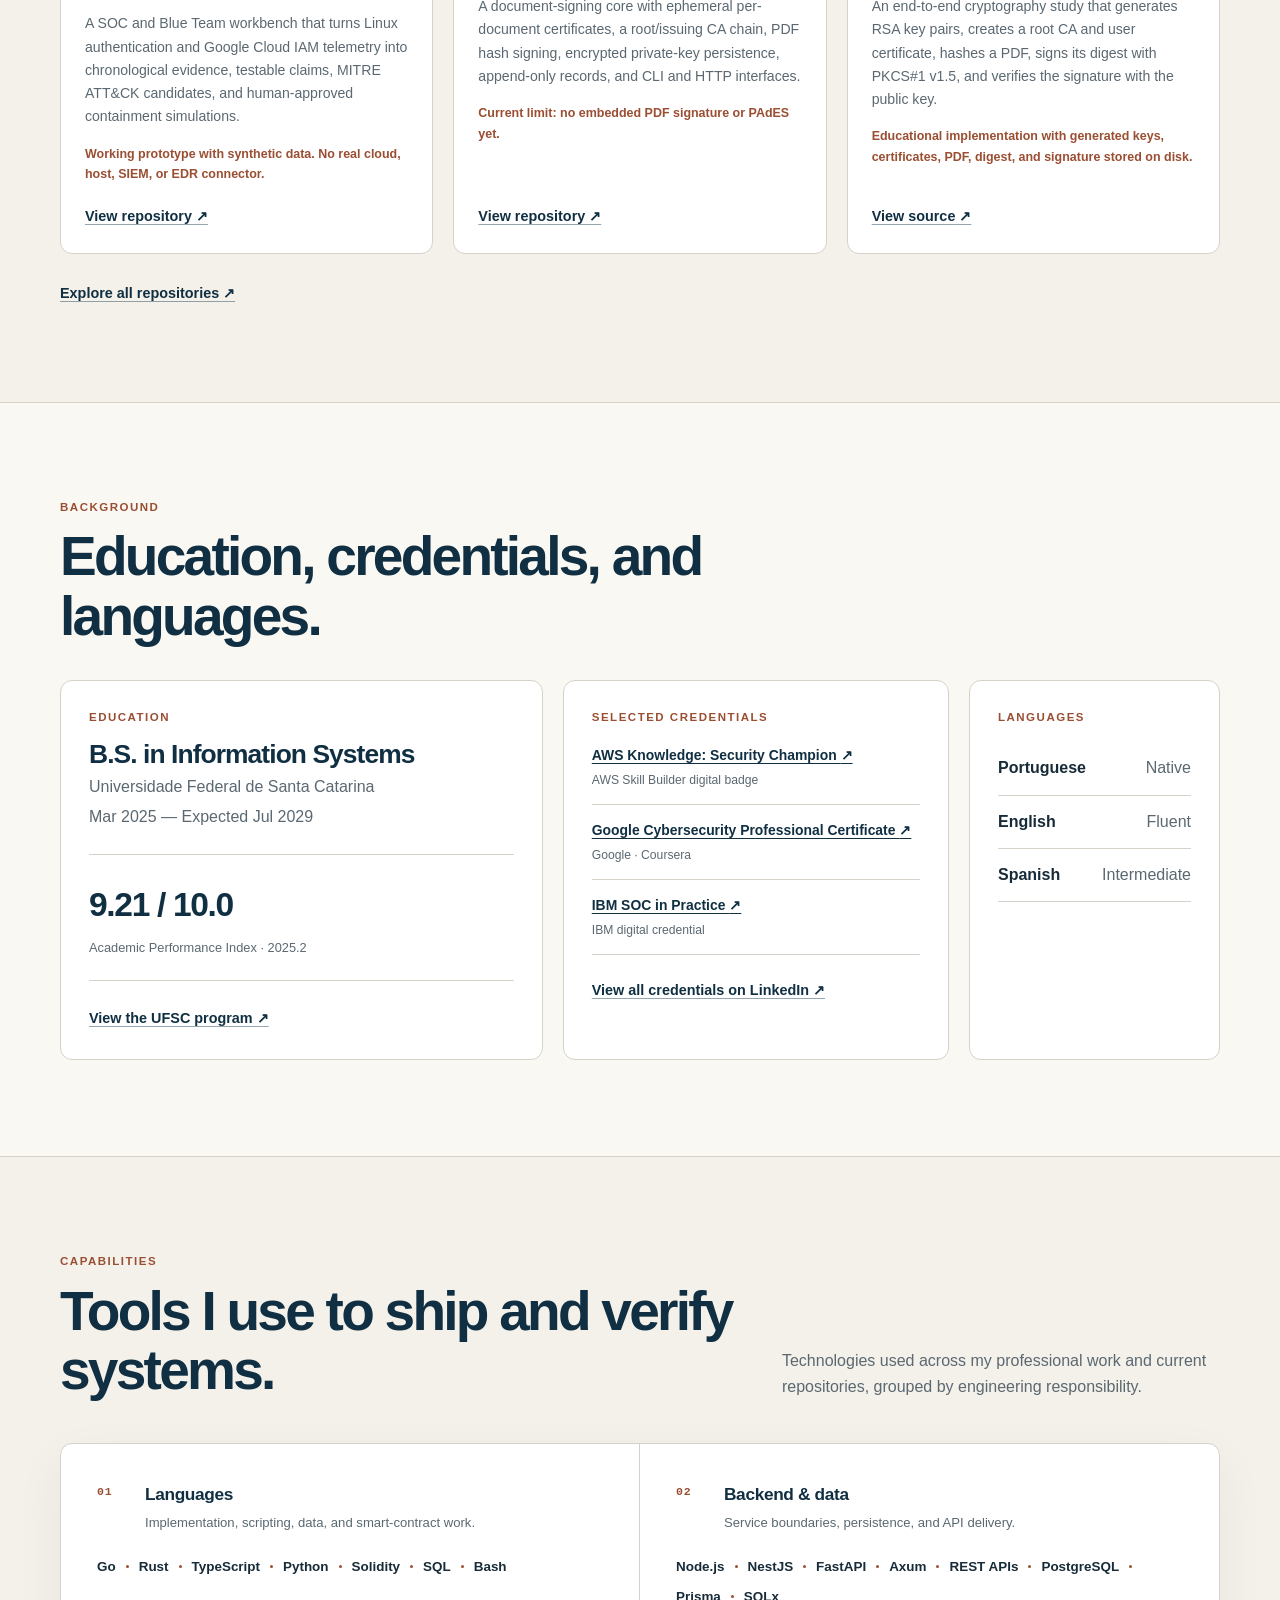
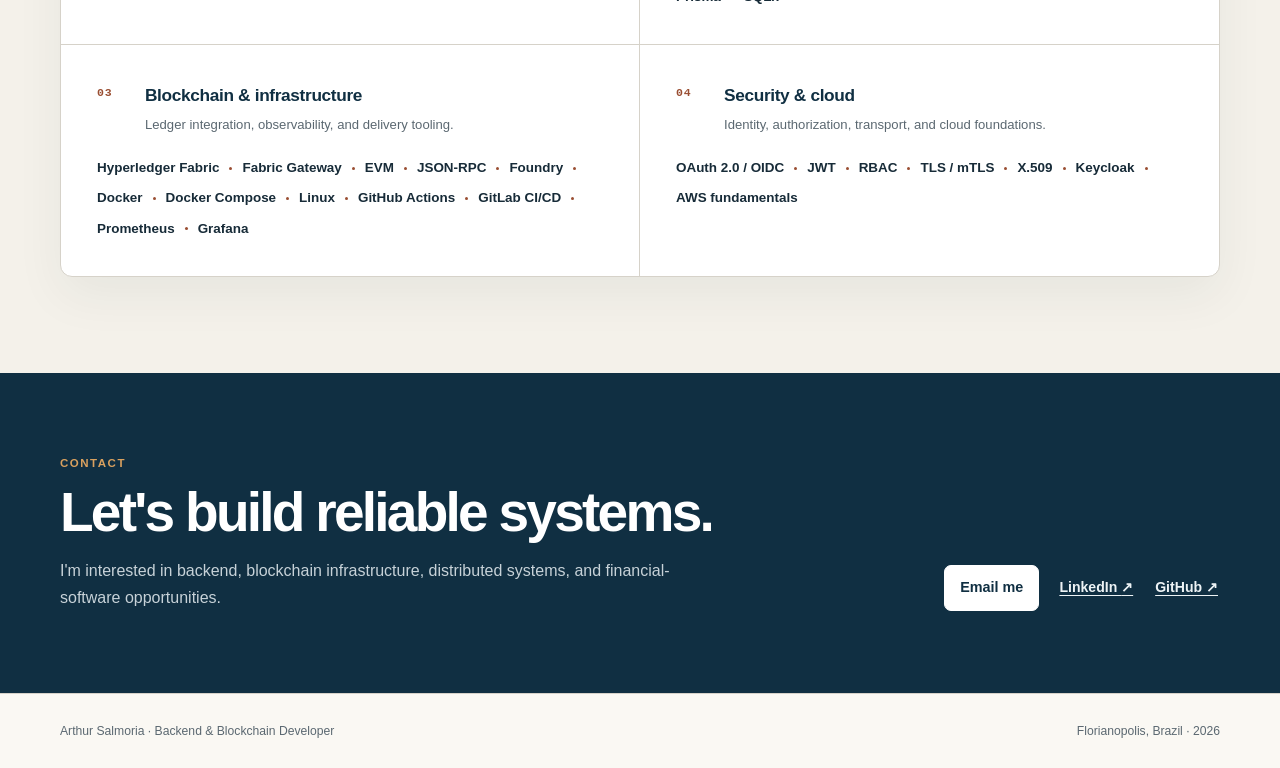
==== commit 441c1beb: "feat: add security and Go cryptography projects" ====
--- a/index.html
+++ b/index.html
@@ -198,16 +198,16 @@
           <header class="section-heading"><p class="overline">More work</p><h2 id="more-work-title">Smaller systems, specific constraints.</h2></header>
           <div class="more-project-grid">
             <article class="small-project-card">
+              <figure class="small-project-media small-project-media-dark"><img src="assets/projects/aegisir.webp" alt="AegisIR investigation workspace showing a synthetic SSH compromise case, supported claims, evidence metrics, and MITRE ATT&amp;CK navigation" width="1440" height="810" loading="lazy" decoding="async" /><figcaption>Real capture of the working prototype · synthetic example case</figcaption></figure>
+              <div class="small-project-content"><p class="project-kicker">Security backend · Incident investigation</p><h3>AegisIR</h3><p>A SOC and Blue Team workbench that turns Linux authentication and Google Cloud IAM telemetry into chronological evidence, testable claims, MITRE ATT&amp;CK candidates, and human-approved containment simulations.</p><p class="constraint">Working prototype with synthetic data. No real cloud, host, SIEM, or EDR connector.</p><a class="inline-link" href="https://github.com/salmoriadev/aegisir" target="_blank" rel="noopener noreferrer">View repository <span aria-hidden="true">↗</span></a></div>
+            </article>
+            <article class="small-project-card">
               <figure class="small-project-media"><img src="assets/projects/ipesign-architecture.svg" alt="Architecture diagram of IpeSign's implemented PDF hashing, X.509 certificate, signing, and ledger flow" width="1280" height="720" loading="lazy" decoding="async" /><figcaption>Repository-based implementation map · not a product UI</figcaption></figure>
               <div class="small-project-content"><p class="project-kicker">Go · PKI · X.509 · PostgreSQL · REST</p><h3>IpeSign</h3><p>A document-signing core with ephemeral per-document certificates, a root/issuing CA chain, PDF hash signing, encrypted private-key persistence, append-only records, and CLI and HTTP interfaces.</p><p class="constraint">Current limit: no embedded PDF signature or PAdES yet.</p><a class="inline-link" href="https://github.com/salmoriadev/IpeSign" target="_blank" rel="noopener noreferrer">View repository <span aria-hidden="true">↗</span></a></div>
             </article>
             <article class="small-project-card">
-              <figure class="small-project-media small-project-media-dark"><img src="assets/projects/datadriven.webp" alt="Preparação DataDriven public landing page for UFSC entrance-exam preparation" width="1280" height="729" loading="lazy" decoding="async" /><figcaption>Real capture of the published product</figcaption></figure>
-              <div class="small-project-content"><p class="project-kicker">Education product · Data workflows</p><h3>Preparação DataDriven</h3><p>A UFSC entrance-exam preparation platform that applies official per-question scoring logic, course weights, cutoffs, and target-gap analysis across reports, projections, goals, and study-planning workflows.</p><p class="constraint">Unofficial product for Brazilian entrance-exam students.</p><a class="inline-link" href="https://www.preparacaodatadriven.com.br/" target="_blank" rel="noopener noreferrer">Open product <span aria-hidden="true">↗</span></a></div>
-            </article>
-            <article class="small-project-card">
-              <figure class="small-project-media"><img src="assets/projects/iaa-calculator.svg" alt="Functional diagram of the IAA Calculator inputs, weighted calculation model, and planning outputs" width="1280" height="720" loading="lazy" decoding="async" /><figcaption>Repository-based functional map · not a product screenshot</figcaption></figure>
-              <div class="small-project-content"><p class="project-kicker">Go · Fyne · Academic modeling</p><h3>IAA Calculator</h3><p>A cross-platform Go desktop tool for calculating UFSC's Academic Performance Index, estimating the average needed for a target IAA, and managing the course data used by each calculation.</p><p class="constraint">Desktop application with public source and build instructions.</p><a class="inline-link" href="https://github.com/salmoriadev/IaaCalcutator" target="_blank" rel="noopener noreferrer">View repository <span aria-hidden="true">↗</span></a></div>
+              <figure class="small-project-media"><img src="assets/projects/go-digital-signature.svg" alt="Implementation diagram for the Go digital-signature flow from RSA keys and X.509 certificates through SHA-256 document signing and public-key verification" width="1280" height="720" loading="lazy" decoding="async" /><figcaption>Repository-based implementation map · not a product UI</figcaption></figure>
+              <div class="small-project-content"><p class="project-kicker">Go · RSA · X.509 · SHA-256</p><h3>Digital Signature in Go</h3><p>An end-to-end cryptography study that generates RSA key pairs, creates a root CA and user certificate, hashes a PDF, signs its digest with PKCS#1 v1.5, and verifies the signature with the public key.</p><p class="constraint">Educational implementation with generated keys, certificates, PDF, digest, and signature stored on disk.</p><a class="inline-link" href="https://github.com/salmoriadev/aprendendo_go/tree/main/cripto" target="_blank" rel="noopener noreferrer">View source <span aria-hidden="true">↗</span></a></div>
             </article>
           </div>
           <a class="all-repositories" href="https://github.com/salmoriadev?tab=repositories" target="_blank" rel="noopener noreferrer">Explore all repositories <span aria-hidden="true">↗</span></a>
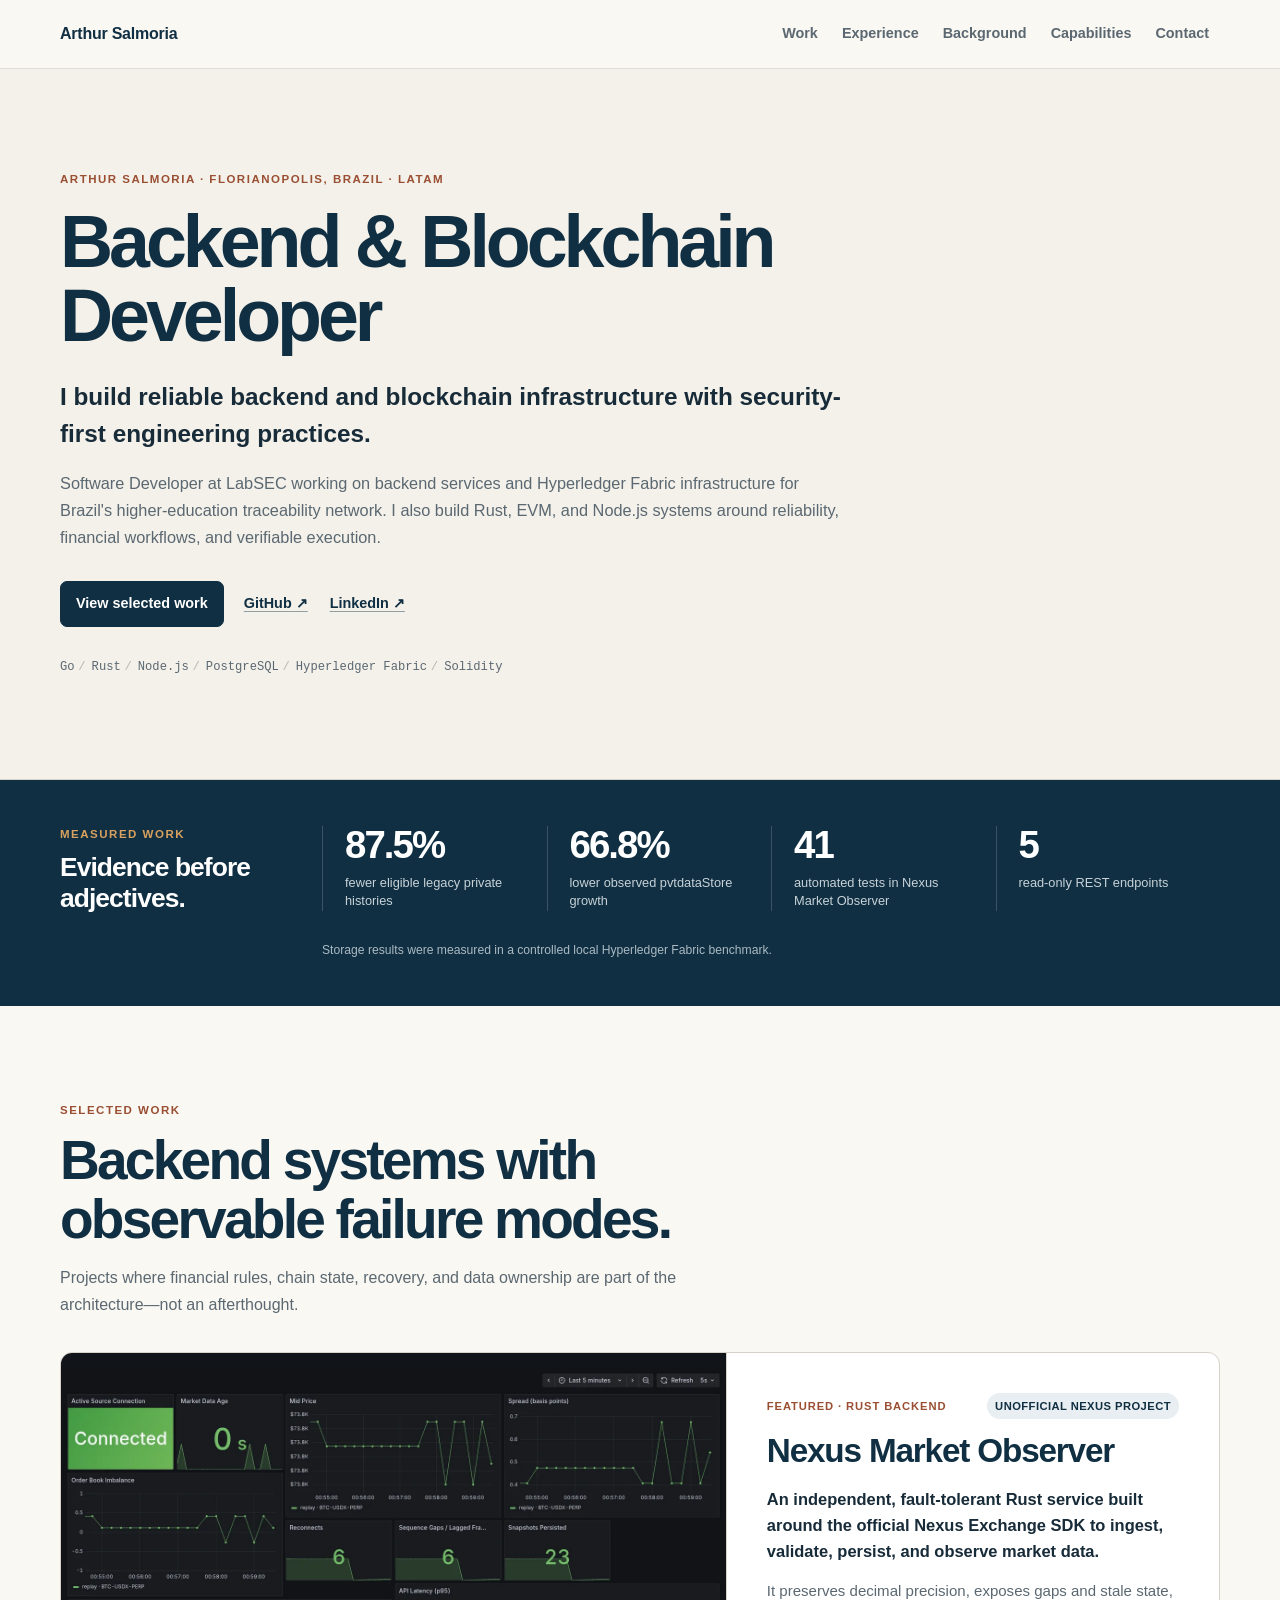
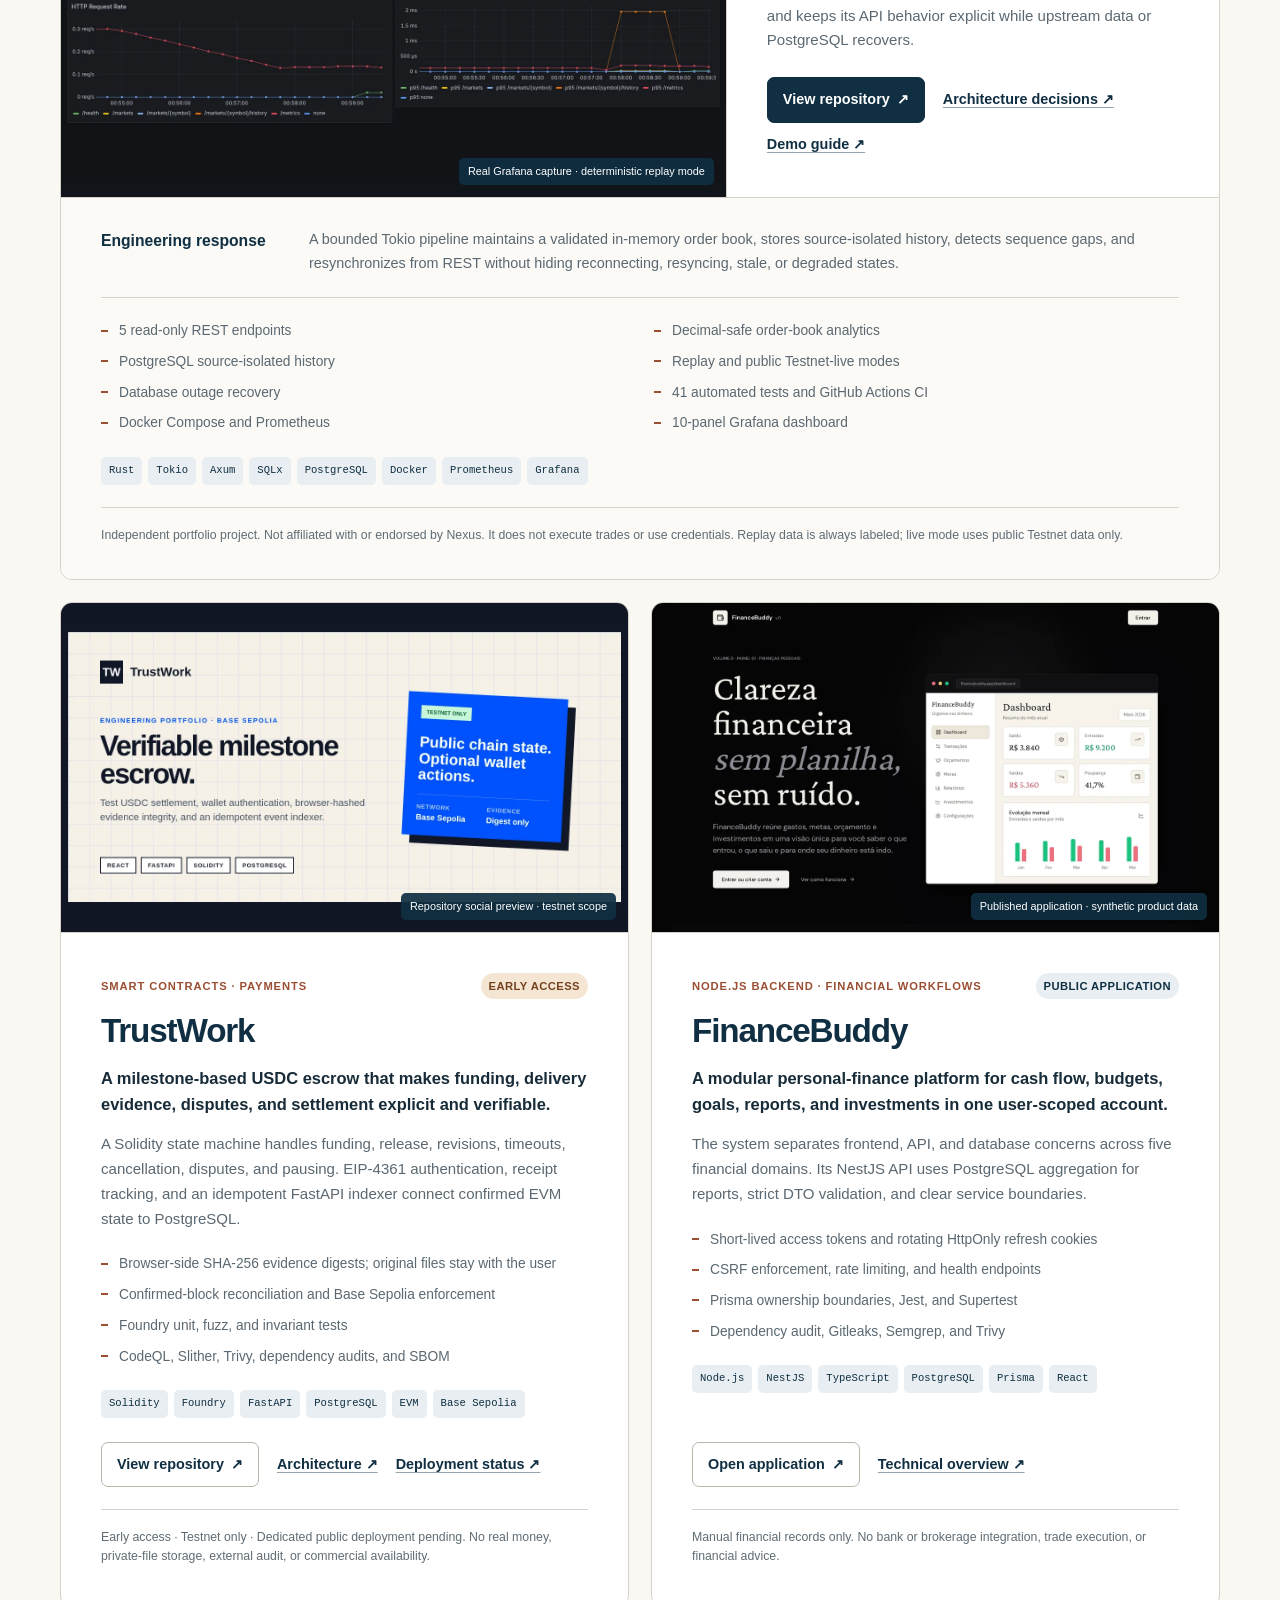
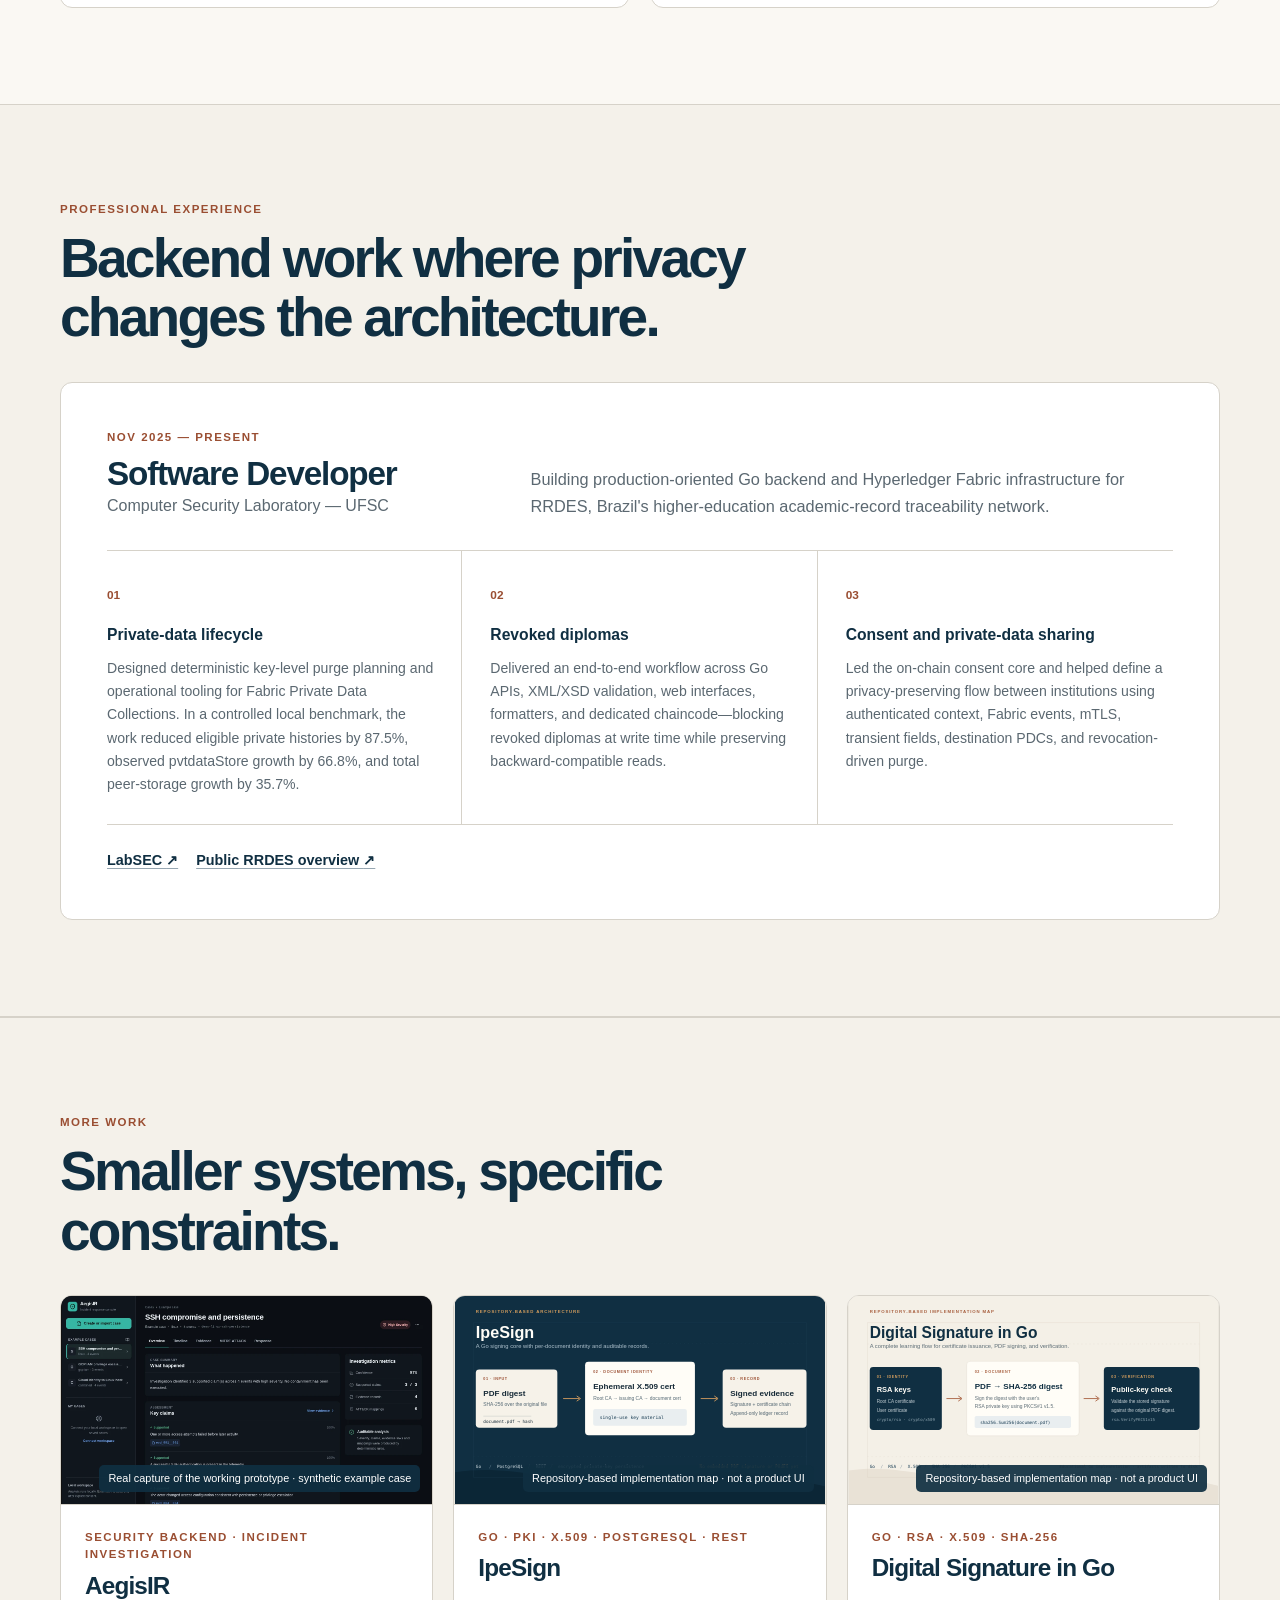
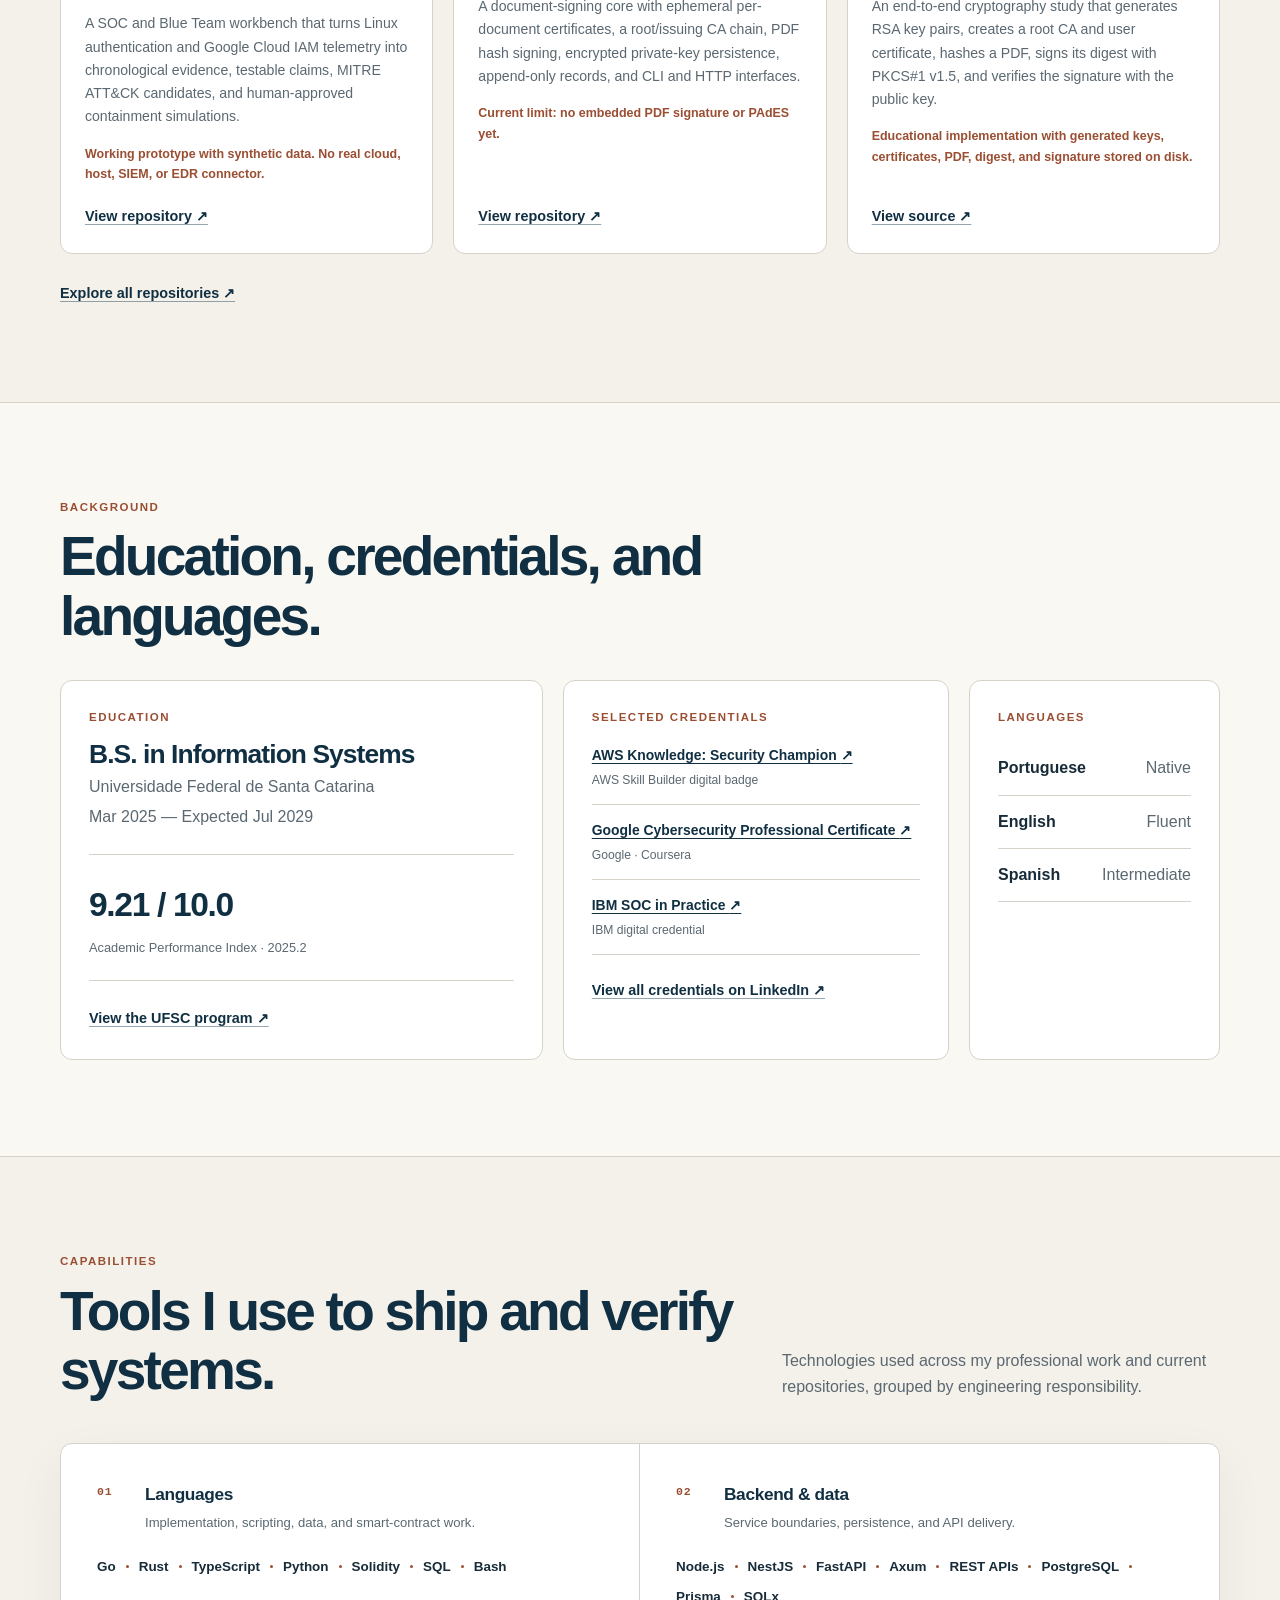
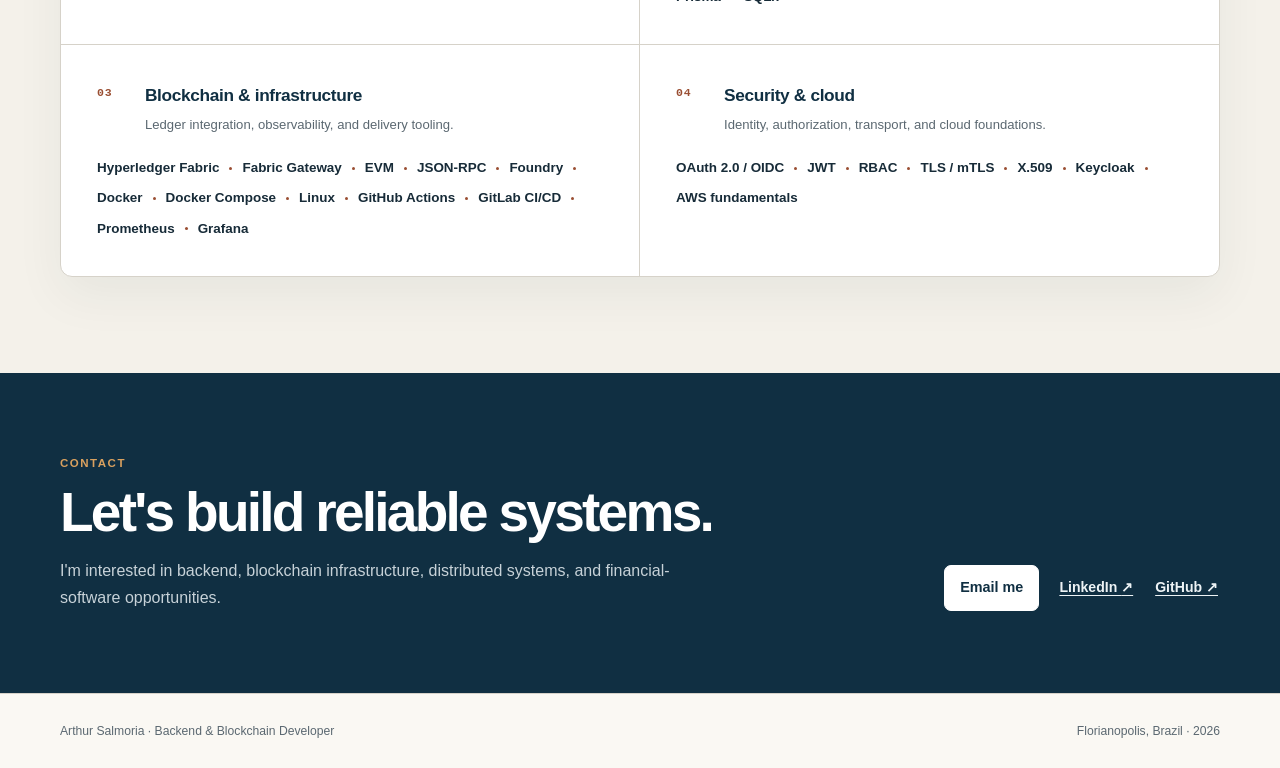
==== commit 3bfce565: "refactor: remove portrait from portfolio" ====
--- a/index.html
+++ b/index.html
@@ -74,14 +74,6 @@
             </div>
             <ul class="hero-stack"><li>Go</li><li>Rust</li><li>Node.js</li><li>PostgreSQL</li><li>Hyperledger Fabric</li><li>Solidity</li></ul>
           </div>
-          <figure class="profile-portrait">
-            <img src="assets/profile/arthur-salmoria.webp" alt="Portrait of Arthur Salmoria" width="640" height="640" decoding="async" />
-            <figcaption>
-              <p class="portrait-role">Software Developer · LabSEC</p>
-              <p class="portrait-meta">UFSC · Florianopolis, Brazil</p>
-              <a href="mailto:salmoria.dev@gmail.com">salmoria.dev@gmail.com</a>
-            </figcaption>
-          </figure>
         </div>
       </section>
 
--- a/style.css
+++ b/style.css
@@ -186,18 +186,16 @@
 
 .hero-grid {
   display: grid;
-  grid-template-columns: minmax(0, 1fr) 240px;
-  gap: clamp(48px, 7vw, 96px);
-  align-items: center;
+  grid-template-columns: minmax(0, 1fr);
   padding-block: clamp(70px, 8vw, 104px);
 }
 
 .hero-copy {
-  max-width: 760px;
+  max-width: 920px;
 }
 
 .hero h1 {
-  max-width: 760px;
+  max-width: 900px;
   margin-top: 16px;
   color: var(--ink-strong);
   font-size: clamp(3rem, 6vw, 4.6rem);
@@ -207,7 +205,7 @@
 }
 
 .hero-lead {
-  max-width: 720px;
+  max-width: 800px;
   margin-top: 26px;
   color: var(--ink);
   font-size: clamp(1.2rem, 2vw, 1.52rem);
@@ -216,7 +214,7 @@
 }
 
 .hero-summary {
-  max-width: 700px;
+  max-width: 780px;
   margin-top: 18px;
   color: var(--muted);
   font-size: 1.02rem;
@@ -319,47 +317,6 @@
   content: "/";
 }
 
-.profile-portrait {
-  width: min(100%, 240px);
-  justify-self: end;
-}
-
-.profile-portrait img {
-  width: 100%;
-  height: auto;
-  aspect-ratio: 1;
-  object-fit: cover;
-  border: 1px solid var(--line-strong);
-  border-radius: 4px;
-}
-
-.profile-portrait figcaption {
-  margin-top: 15px;
-  padding-top: 14px;
-  border-top: 1px solid var(--line-strong);
-}
-
-.portrait-role {
-  color: var(--ink-strong);
-  font-size: 0.86rem;
-  font-weight: 740;
-}
-
-.portrait-meta {
-  margin-top: 2px;
-  color: var(--muted);
-  font-size: 0.78rem;
-}
-
-.profile-portrait a {
-  display: inline-block;
-  margin-top: 8px;
-  color: var(--navy-deep);
-  font-size: 0.78rem;
-  font-weight: 680;
-  overflow-wrap: anywhere;
-}
-
 .impact-section {
   color: #ffffff;
   background: var(--navy-deep);
@@ -1228,15 +1185,6 @@
   letter-spacing: -0.025em;
 }
 
-.tema-terminal .foto-perfil {
-  width: 120px;
-  height: 120px;
-  margin-bottom: 20px;
-  object-fit: cover;
-  border: 1px solid var(--line);
-  border-radius: 10px;
-}
-
 .tema-terminal .barra-lateral p + p,
 .tema-terminal .barra-lateral p + ul,
 .tema-terminal .barra-lateral ul + p {
@@ -1453,23 +1401,6 @@
     padding-block: 64px;
   }
 
-  .profile-portrait {
-    display: grid;
-    width: min(100%, 430px);
-    grid-template-columns: 128px minmax(0, 1fr);
-    gap: 22px;
-    align-items: center;
-    justify-self: start;
-  }
-
-  .profile-portrait figcaption {
-    margin-top: 0;
-    padding-top: 0;
-    padding-left: 20px;
-    border-top: 0;
-    border-left: 1px solid var(--line-strong);
-  }
-
   .impact-layout {
     grid-template-columns: 1fr;
   }
@@ -1567,15 +1498,6 @@
 
   .button-row .button {
     width: 100%;
-  }
-
-  .profile-portrait {
-    grid-template-columns: 104px minmax(0, 1fr);
-    gap: 16px;
-  }
-
-  .profile-portrait figcaption {
-    padding-left: 16px;
   }
 
   .impact-grid article {
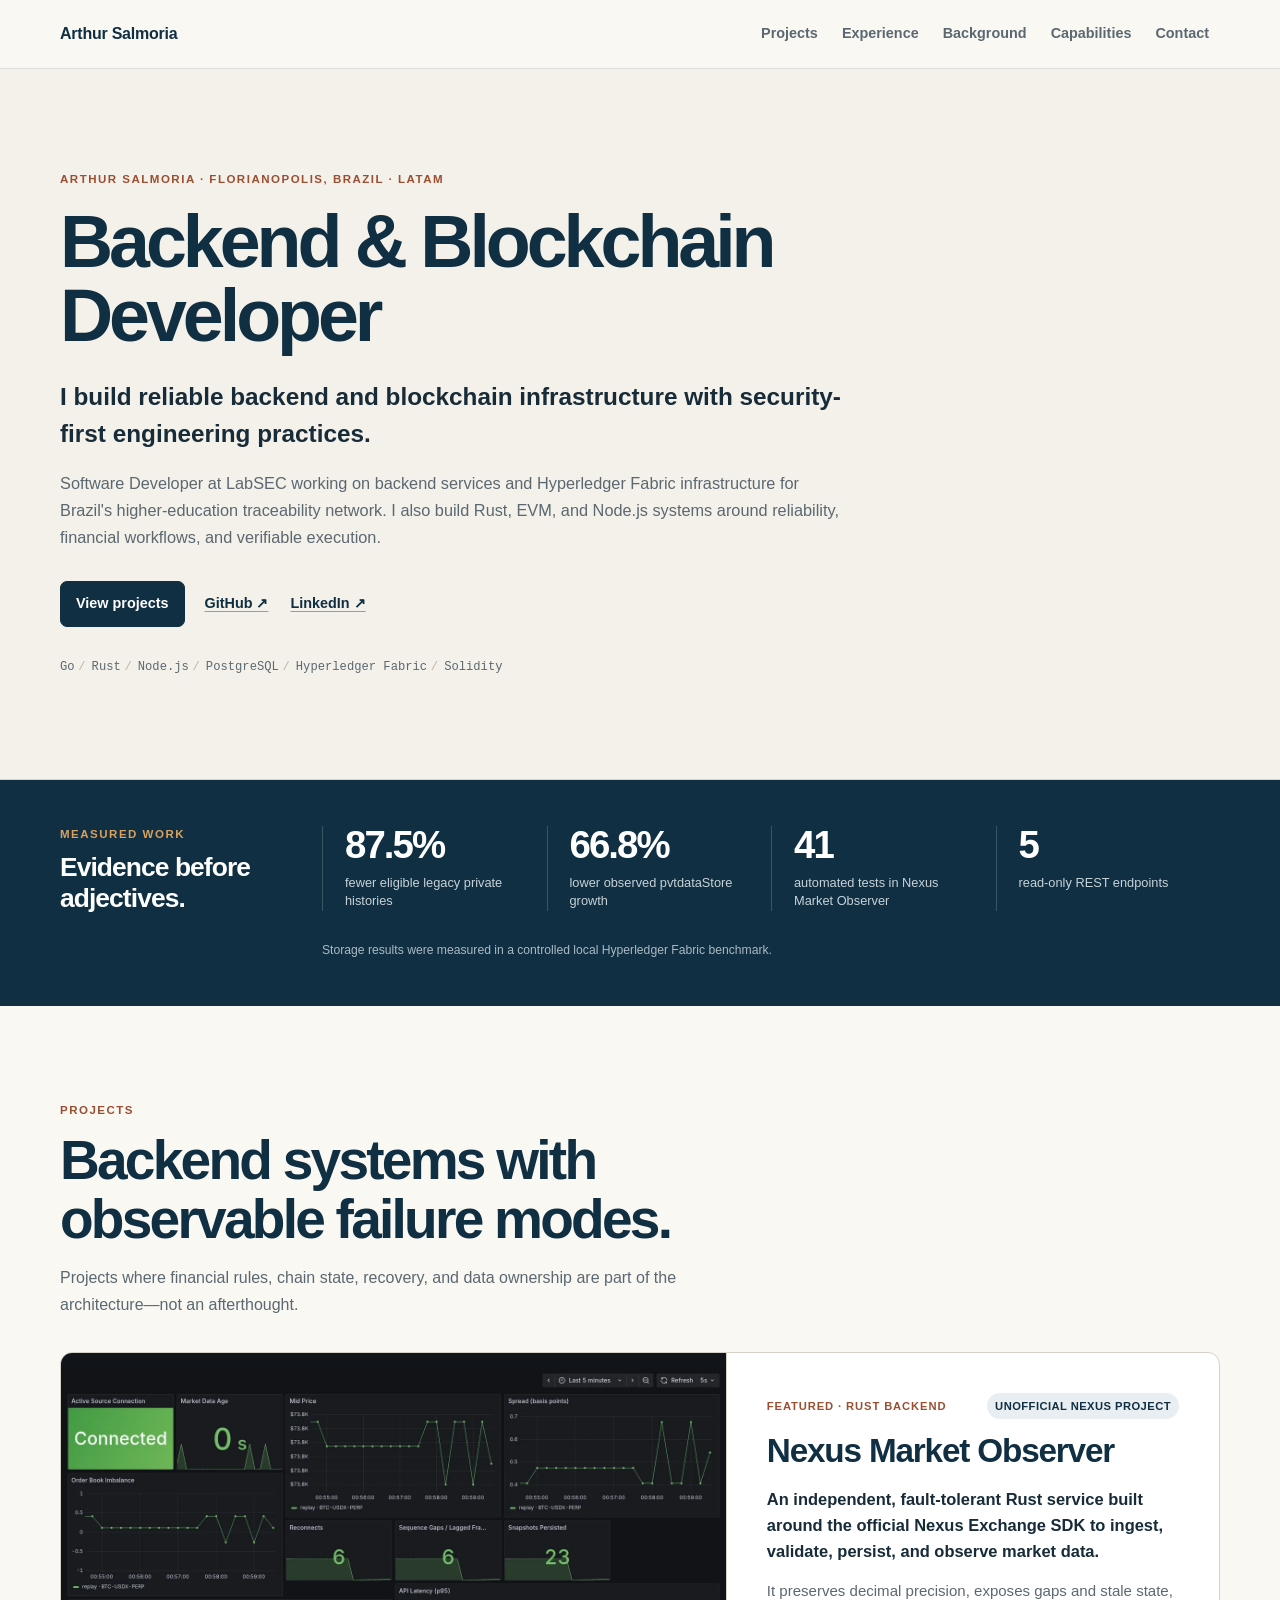
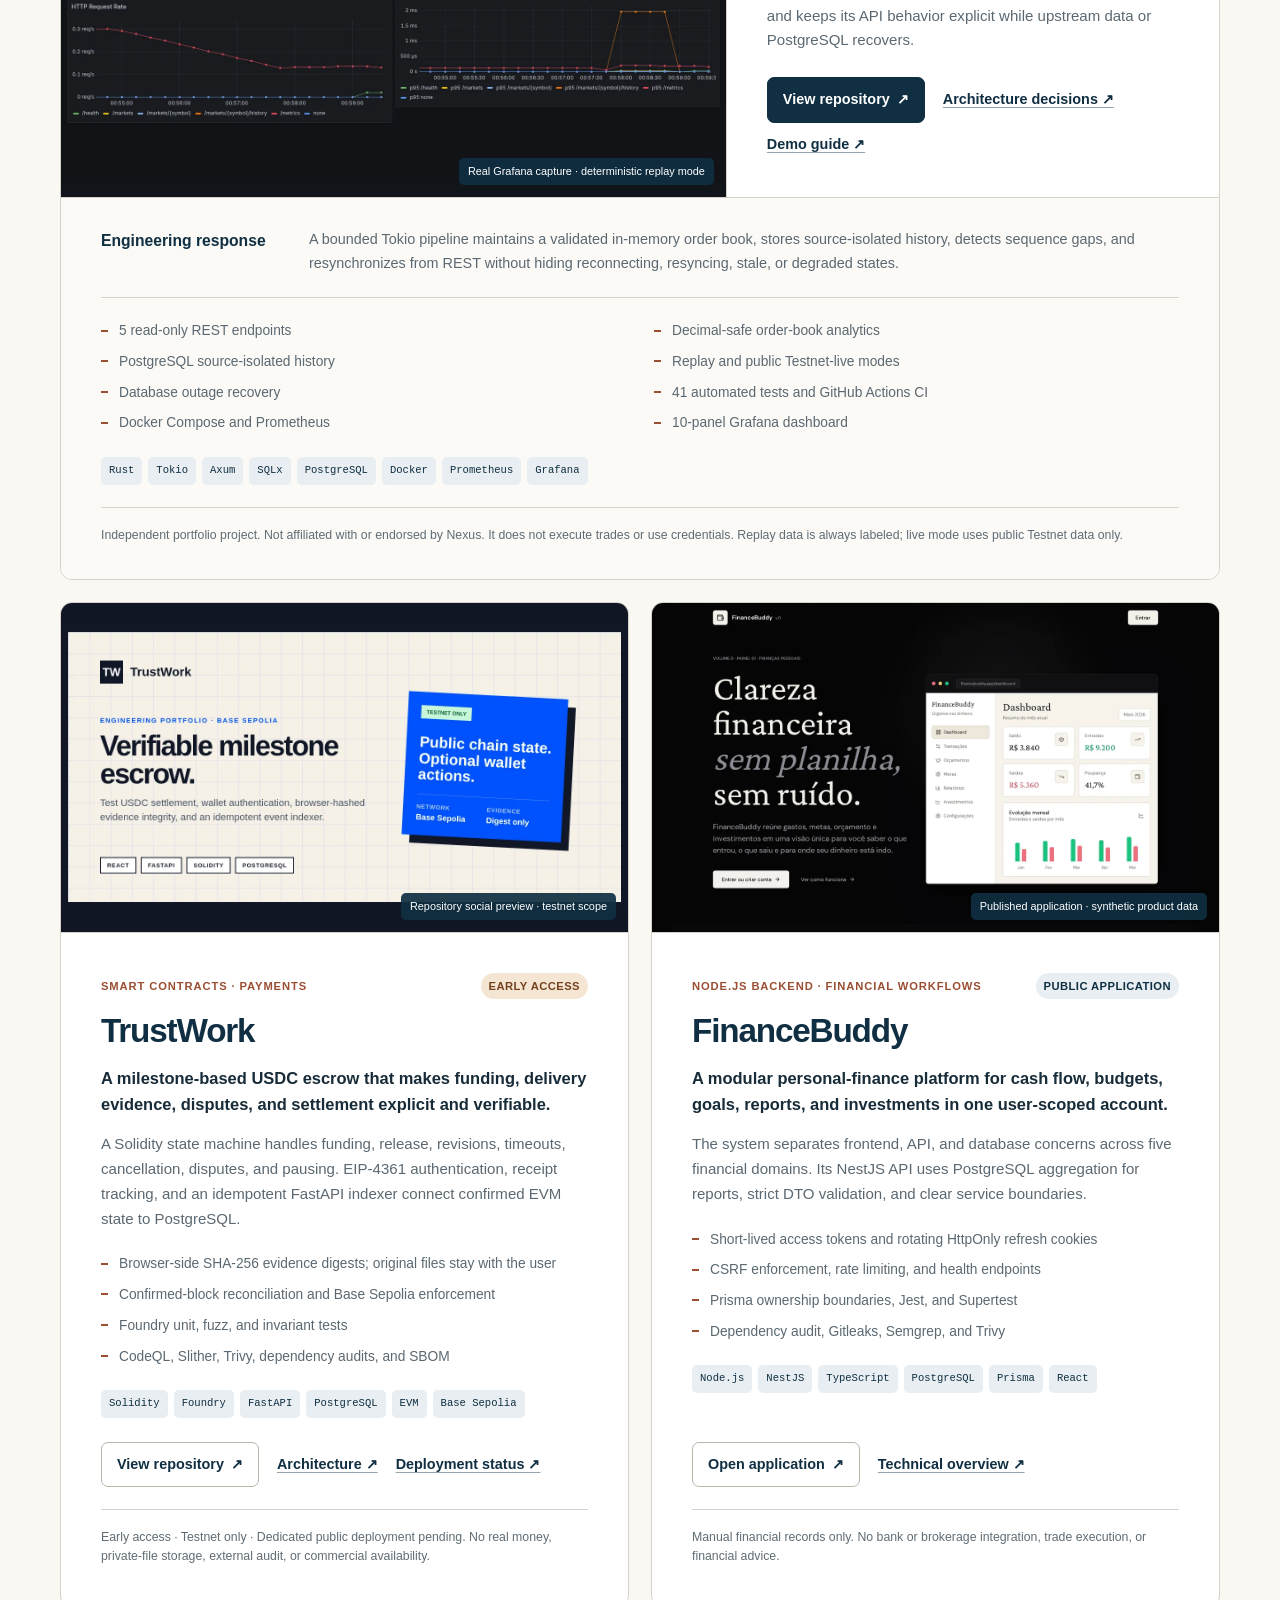
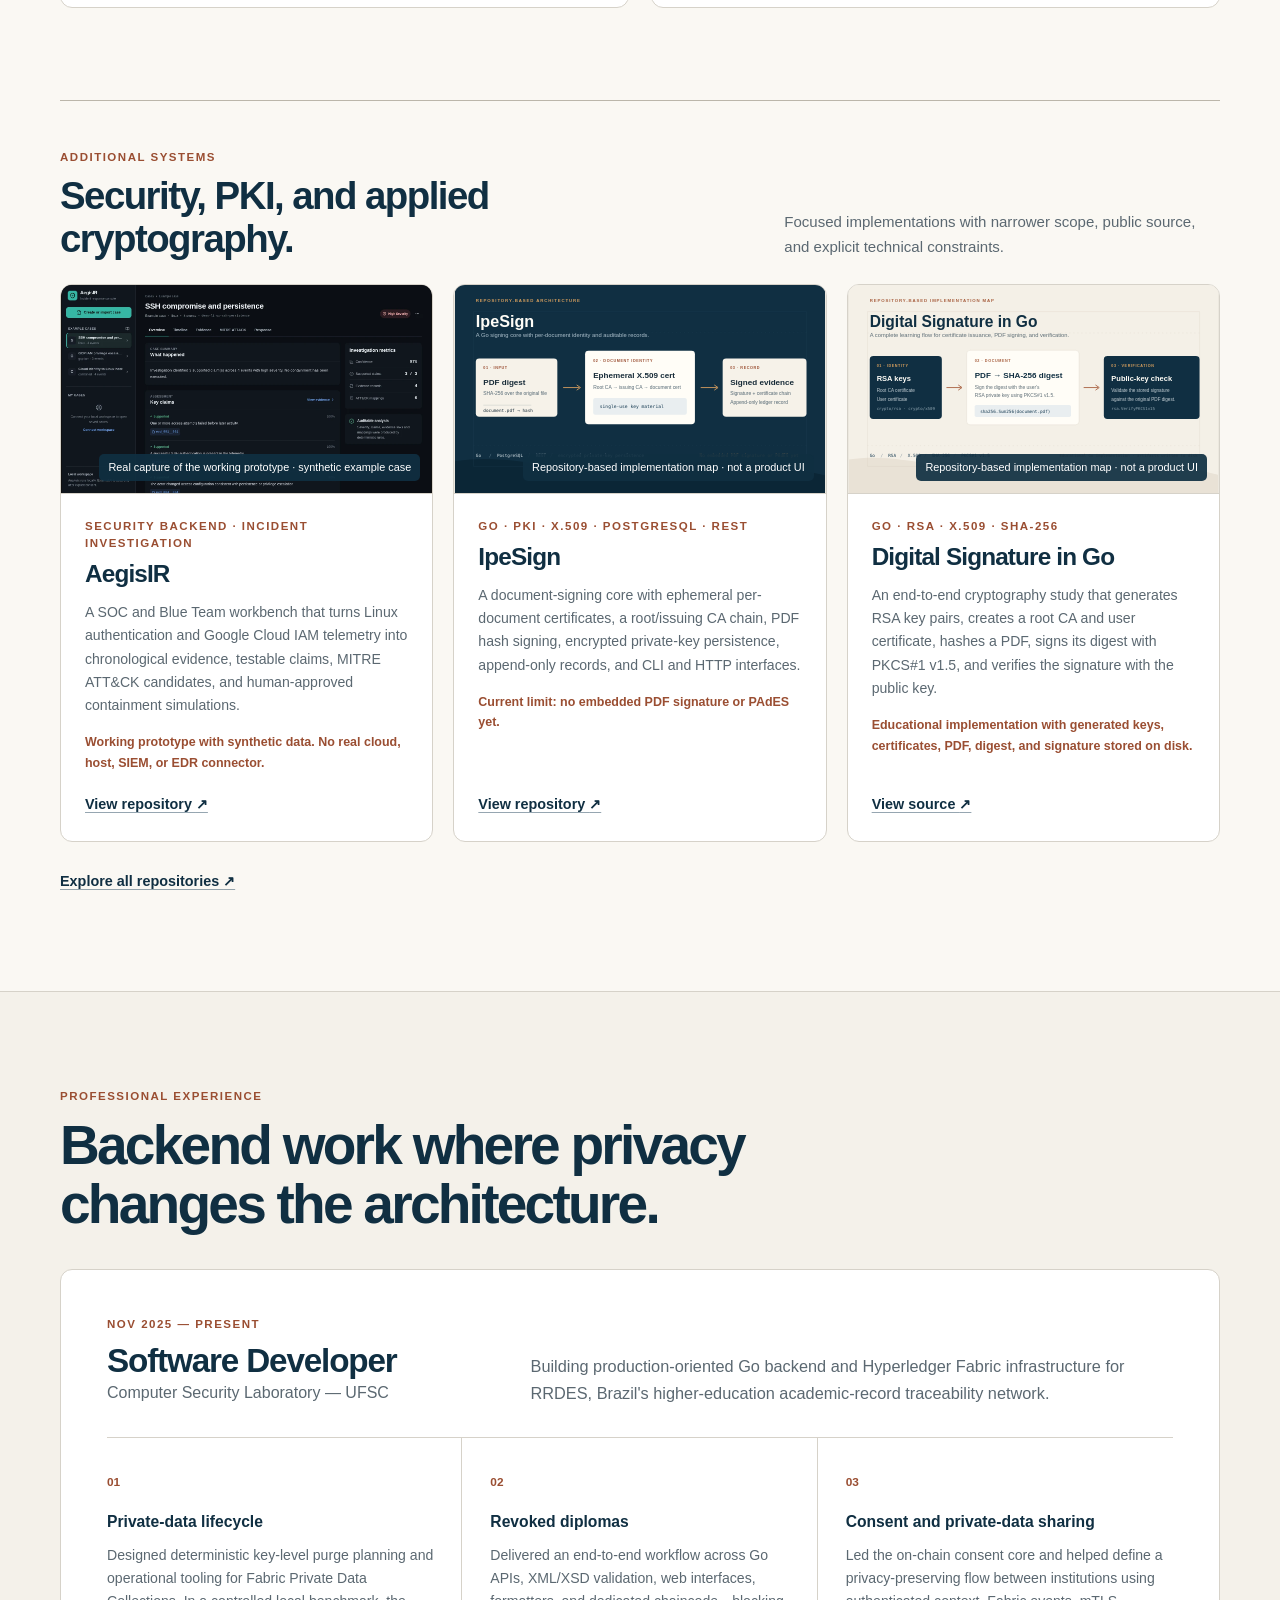
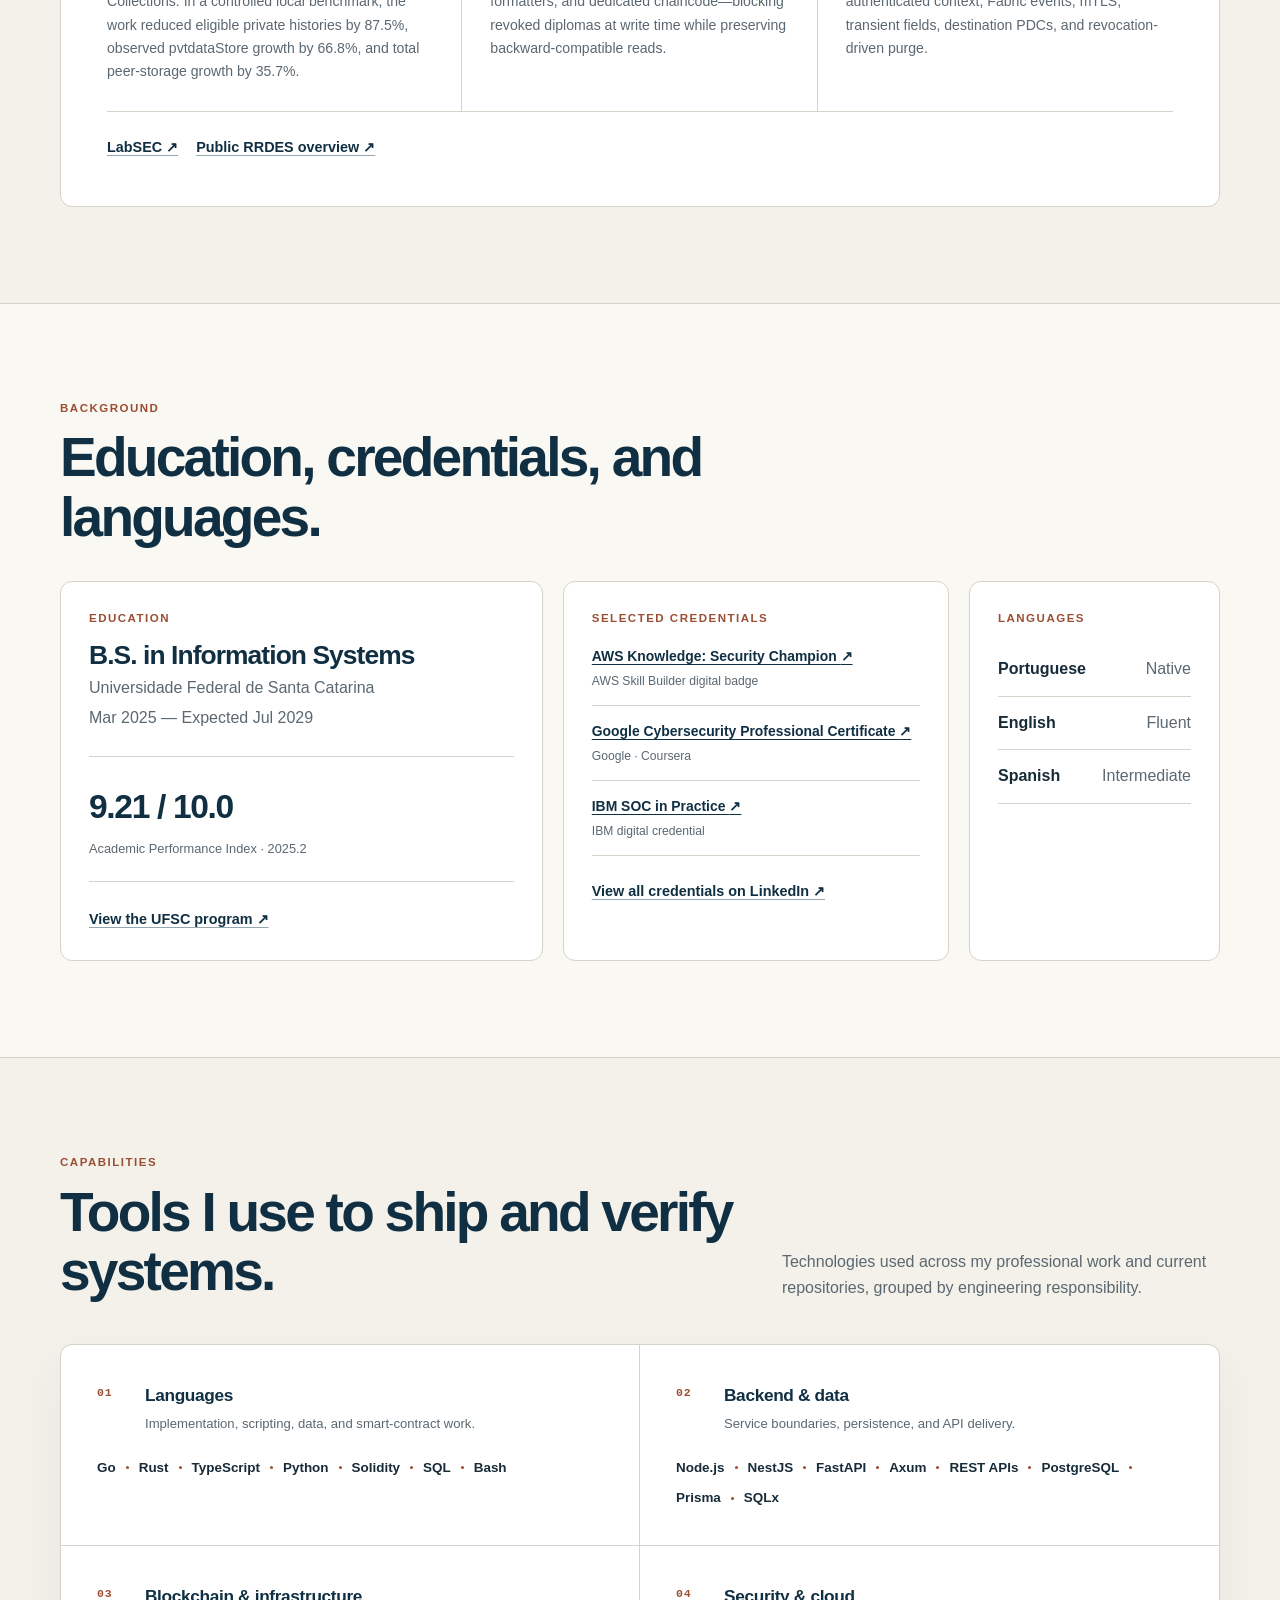
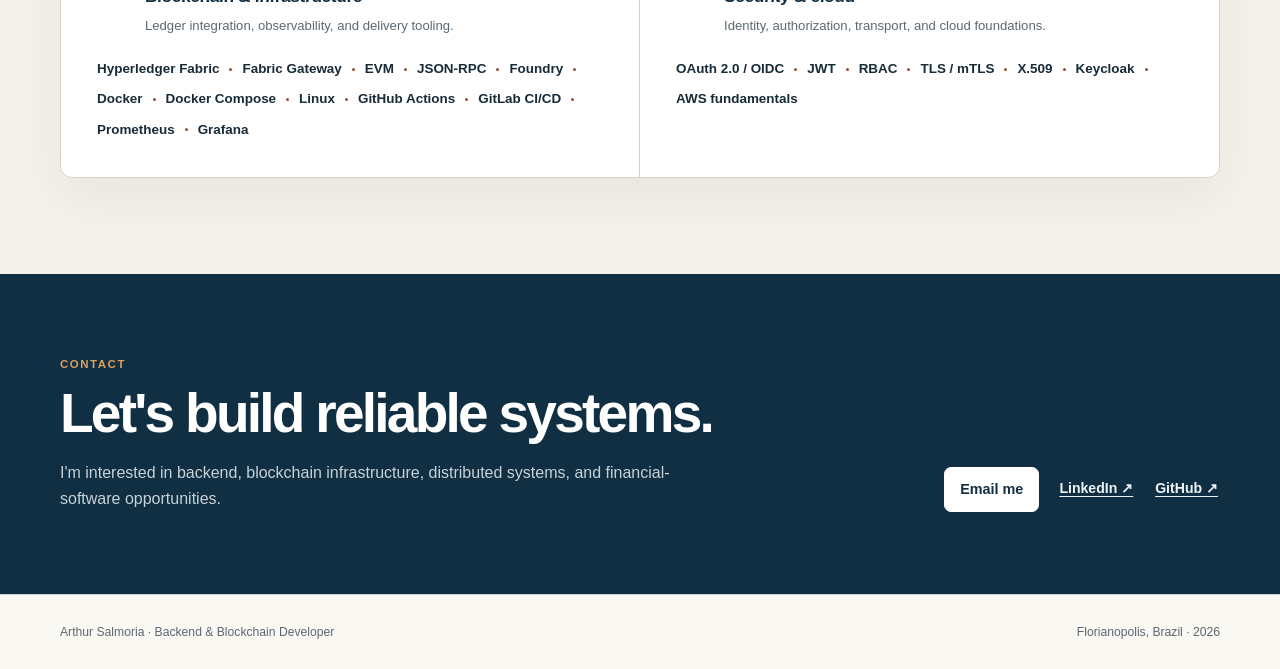
==== commit 1e052f01: "refactor: consolidate portfolio projects" ====
--- a/index.html
+++ b/index.html
@@ -48,12 +48,12 @@
           Arthur Salmoria
         </a>
         <nav class="desktop-nav" aria-label="Primary navigation">
-          <a href="#work">Work</a><a href="#experience">Experience</a><a href="#about">Background</a><a href="#skills">Capabilities</a><a href="#contact">Contact</a>
+          <a href="#work">Projects</a><a href="#experience">Experience</a><a href="#about">Background</a><a href="#skills">Capabilities</a><a href="#contact">Contact</a>
         </nav>
         <details class="mobile-nav">
           <summary>Menu</summary>
           <nav aria-label="Mobile navigation">
-            <a href="#work">Work</a><a href="#experience">Experience</a><a href="#about">Background</a><a href="#skills">Capabilities</a><a href="#contact">Contact</a>
+            <a href="#work">Projects</a><a href="#experience">Experience</a><a href="#about">Background</a><a href="#skills">Capabilities</a><a href="#contact">Contact</a>
           </nav>
         </details>
       </div>
@@ -68,7 +68,7 @@
             <p class="hero-lead">I build reliable backend and blockchain infrastructure with security-first engineering practices.</p>
             <p class="hero-summary">Software Developer at LabSEC working on backend services and Hyperledger Fabric infrastructure for Brazil's higher-education traceability network. I also build Rust, EVM, and Node.js systems around reliability, financial workflows, and verifiable execution.</p>
             <div class="button-row" role="group" aria-label="Primary links">
-              <a class="button button-primary" href="#work">View selected work</a>
+              <a class="button button-primary" href="#work">View projects</a>
               <a class="text-action" href="https://github.com/salmoriadev" target="_blank" rel="noopener noreferrer">GitHub <span aria-hidden="true">↗</span></a>
               <a class="text-action" href="https://www.linkedin.com/in/arthursalmoria/" target="_blank" rel="noopener noreferrer">LinkedIn <span aria-hidden="true">↗</span></a>
             </div>
@@ -93,7 +93,7 @@
       <section class="content-section" id="work" aria-labelledby="work-title">
         <div class="section-shell">
           <header class="section-heading">
-            <p class="overline">Selected work</p>
+            <p class="overline">Projects</p>
             <h2 id="work-title">Backend systems with observable failure modes.</h2>
             <p>Projects where financial rules, chain state, recovery, and data ownership are part of the architecture—not an afterthought.</p>
           </header>
@@ -164,6 +164,26 @@
               </div>
             </article>
           </div>
+
+          <div class="project-tier-heading">
+            <div><p class="overline">Additional systems</p><h3>Security, PKI, and applied cryptography.</h3></div>
+            <p>Focused implementations with narrower scope, public source, and explicit technical constraints.</p>
+          </div>
+          <div class="more-project-grid">
+            <article class="small-project-card">
+              <figure class="small-project-media small-project-media-dark"><img src="assets/projects/aegisir.webp" alt="AegisIR investigation workspace showing a synthetic SSH compromise case, supported claims, evidence metrics, and MITRE ATT&amp;CK navigation" width="1440" height="810" loading="lazy" decoding="async" /><figcaption>Real capture of the working prototype · synthetic example case</figcaption></figure>
+              <div class="small-project-content"><p class="project-kicker">Security backend · Incident investigation</p><h3>AegisIR</h3><p>A SOC and Blue Team workbench that turns Linux authentication and Google Cloud IAM telemetry into chronological evidence, testable claims, MITRE ATT&amp;CK candidates, and human-approved containment simulations.</p><p class="constraint">Working prototype with synthetic data. No real cloud, host, SIEM, or EDR connector.</p><a class="inline-link" href="https://github.com/salmoriadev/aegisir" target="_blank" rel="noopener noreferrer">View repository <span aria-hidden="true">↗</span></a></div>
+            </article>
+            <article class="small-project-card">
+              <figure class="small-project-media"><img src="assets/projects/ipesign-architecture.svg" alt="Architecture diagram of IpeSign's implemented PDF hashing, X.509 certificate, signing, and ledger flow" width="1280" height="720" loading="lazy" decoding="async" /><figcaption>Repository-based implementation map · not a product UI</figcaption></figure>
+              <div class="small-project-content"><p class="project-kicker">Go · PKI · X.509 · PostgreSQL · REST</p><h3>IpeSign</h3><p>A document-signing core with ephemeral per-document certificates, a root/issuing CA chain, PDF hash signing, encrypted private-key persistence, append-only records, and CLI and HTTP interfaces.</p><p class="constraint">Current limit: no embedded PDF signature or PAdES yet.</p><a class="inline-link" href="https://github.com/salmoriadev/IpeSign" target="_blank" rel="noopener noreferrer">View repository <span aria-hidden="true">↗</span></a></div>
+            </article>
+            <article class="small-project-card">
+              <figure class="small-project-media"><img src="assets/projects/go-digital-signature.svg" alt="Implementation diagram for the Go digital-signature flow from RSA keys and X.509 certificates through SHA-256 document signing and public-key verification" width="1280" height="720" loading="lazy" decoding="async" /><figcaption>Repository-based implementation map · not a product UI</figcaption></figure>
+              <div class="small-project-content"><p class="project-kicker">Go · RSA · X.509 · SHA-256</p><h3>Digital Signature in Go</h3><p>An end-to-end cryptography study that generates RSA key pairs, creates a root CA and user certificate, hashes a PDF, signs its digest with PKCS#1 v1.5, and verifies the signature with the public key.</p><p class="constraint">Educational implementation with generated keys, certificates, PDF, digest, and signature stored on disk.</p><a class="inline-link" href="https://github.com/salmoriadev/aprendendo_go/tree/main/cripto" target="_blank" rel="noopener noreferrer">View source <span aria-hidden="true">↗</span></a></div>
+            </article>
+          </div>
+          <a class="all-repositories" href="https://github.com/salmoriadev?tab=repositories" target="_blank" rel="noopener noreferrer">Explore all repositories <span aria-hidden="true">↗</span></a>
         </div>
       </section>
 
@@ -185,27 +205,6 @@
         </div>
       </section>
 
-      <section class="more-work-section" aria-labelledby="more-work-title">
-        <div class="section-shell">
-          <header class="section-heading"><p class="overline">More work</p><h2 id="more-work-title">Smaller systems, specific constraints.</h2></header>
-          <div class="more-project-grid">
-            <article class="small-project-card">
-              <figure class="small-project-media small-project-media-dark"><img src="assets/projects/aegisir.webp" alt="AegisIR investigation workspace showing a synthetic SSH compromise case, supported claims, evidence metrics, and MITRE ATT&amp;CK navigation" width="1440" height="810" loading="lazy" decoding="async" /><figcaption>Real capture of the working prototype · synthetic example case</figcaption></figure>
-              <div class="small-project-content"><p class="project-kicker">Security backend · Incident investigation</p><h3>AegisIR</h3><p>A SOC and Blue Team workbench that turns Linux authentication and Google Cloud IAM telemetry into chronological evidence, testable claims, MITRE ATT&amp;CK candidates, and human-approved containment simulations.</p><p class="constraint">Working prototype with synthetic data. No real cloud, host, SIEM, or EDR connector.</p><a class="inline-link" href="https://github.com/salmoriadev/aegisir" target="_blank" rel="noopener noreferrer">View repository <span aria-hidden="true">↗</span></a></div>
-            </article>
-            <article class="small-project-card">
-              <figure class="small-project-media"><img src="assets/projects/ipesign-architecture.svg" alt="Architecture diagram of IpeSign's implemented PDF hashing, X.509 certificate, signing, and ledger flow" width="1280" height="720" loading="lazy" decoding="async" /><figcaption>Repository-based implementation map · not a product UI</figcaption></figure>
-              <div class="small-project-content"><p class="project-kicker">Go · PKI · X.509 · PostgreSQL · REST</p><h3>IpeSign</h3><p>A document-signing core with ephemeral per-document certificates, a root/issuing CA chain, PDF hash signing, encrypted private-key persistence, append-only records, and CLI and HTTP interfaces.</p><p class="constraint">Current limit: no embedded PDF signature or PAdES yet.</p><a class="inline-link" href="https://github.com/salmoriadev/IpeSign" target="_blank" rel="noopener noreferrer">View repository <span aria-hidden="true">↗</span></a></div>
-            </article>
-            <article class="small-project-card">
-              <figure class="small-project-media"><img src="assets/projects/go-digital-signature.svg" alt="Implementation diagram for the Go digital-signature flow from RSA keys and X.509 certificates through SHA-256 document signing and public-key verification" width="1280" height="720" loading="lazy" decoding="async" /><figcaption>Repository-based implementation map · not a product UI</figcaption></figure>
-              <div class="small-project-content"><p class="project-kicker">Go · RSA · X.509 · SHA-256</p><h3>Digital Signature in Go</h3><p>An end-to-end cryptography study that generates RSA key pairs, creates a root CA and user certificate, hashes a PDF, signs its digest with PKCS#1 v1.5, and verifies the signature with the public key.</p><p class="constraint">Educational implementation with generated keys, certificates, PDF, digest, and signature stored on disk.</p><a class="inline-link" href="https://github.com/salmoriadev/aprendendo_go/tree/main/cripto" target="_blank" rel="noopener noreferrer">View source <span aria-hidden="true">↗</span></a></div>
-            </article>
-          </div>
-          <a class="all-repositories" href="https://github.com/salmoriadev?tab=repositories" target="_blank" rel="noopener noreferrer">Explore all repositories <span aria-hidden="true">↗</span></a>
-        </div>
-      </section>
-
       <section class="content-section background-section" id="about" aria-labelledby="about-title">
         <div class="section-shell">
           <header class="section-heading"><p class="overline">Background</p><h2 id="about-title">Education, credentials, and languages.</h2></header>
--- a/style.css
+++ b/style.css
@@ -376,8 +376,7 @@
 }
 
 .content-section,
-.experience-section,
-.more-work-section {
+.experience-section {
   padding-block: clamp(74px, 8vw, 96px);
 }
 
@@ -658,8 +657,7 @@
   padding-top: 24px;
 }
 
-.experience-section,
-.more-work-section {
+.experience-section {
   background: var(--paper);
   border-block: 1px solid var(--line);
 }
@@ -833,6 +831,30 @@
   display: grid;
   grid-template-columns: repeat(3, minmax(0, 1fr));
   gap: 20px;
+}
+
+.project-tier-heading {
+  display: grid;
+  grid-template-columns: minmax(0, 1fr) minmax(280px, 0.65fr);
+  gap: 34px 54px;
+  align-items: end;
+  margin-top: clamp(68px, 8vw, 92px);
+  padding-top: clamp(34px, 5vw, 48px);
+  padding-bottom: 24px;
+  border-top: 1px solid var(--line-strong);
+}
+
+.project-tier-heading h3 {
+  margin-top: 8px;
+  color: var(--ink-strong);
+  font-size: clamp(1.8rem, 3vw, 2.55rem);
+  letter-spacing: -0.04em;
+  line-height: 1.12;
+}
+
+.project-tier-heading > p {
+  color: var(--muted);
+  font-size: 0.94rem;
 }
 
 .small-project-card {
@@ -1444,6 +1466,7 @@
 
   .experience-header,
   .split-heading,
+  .project-tier-heading,
   .contact-shell {
     grid-template-columns: 1fr;
   }
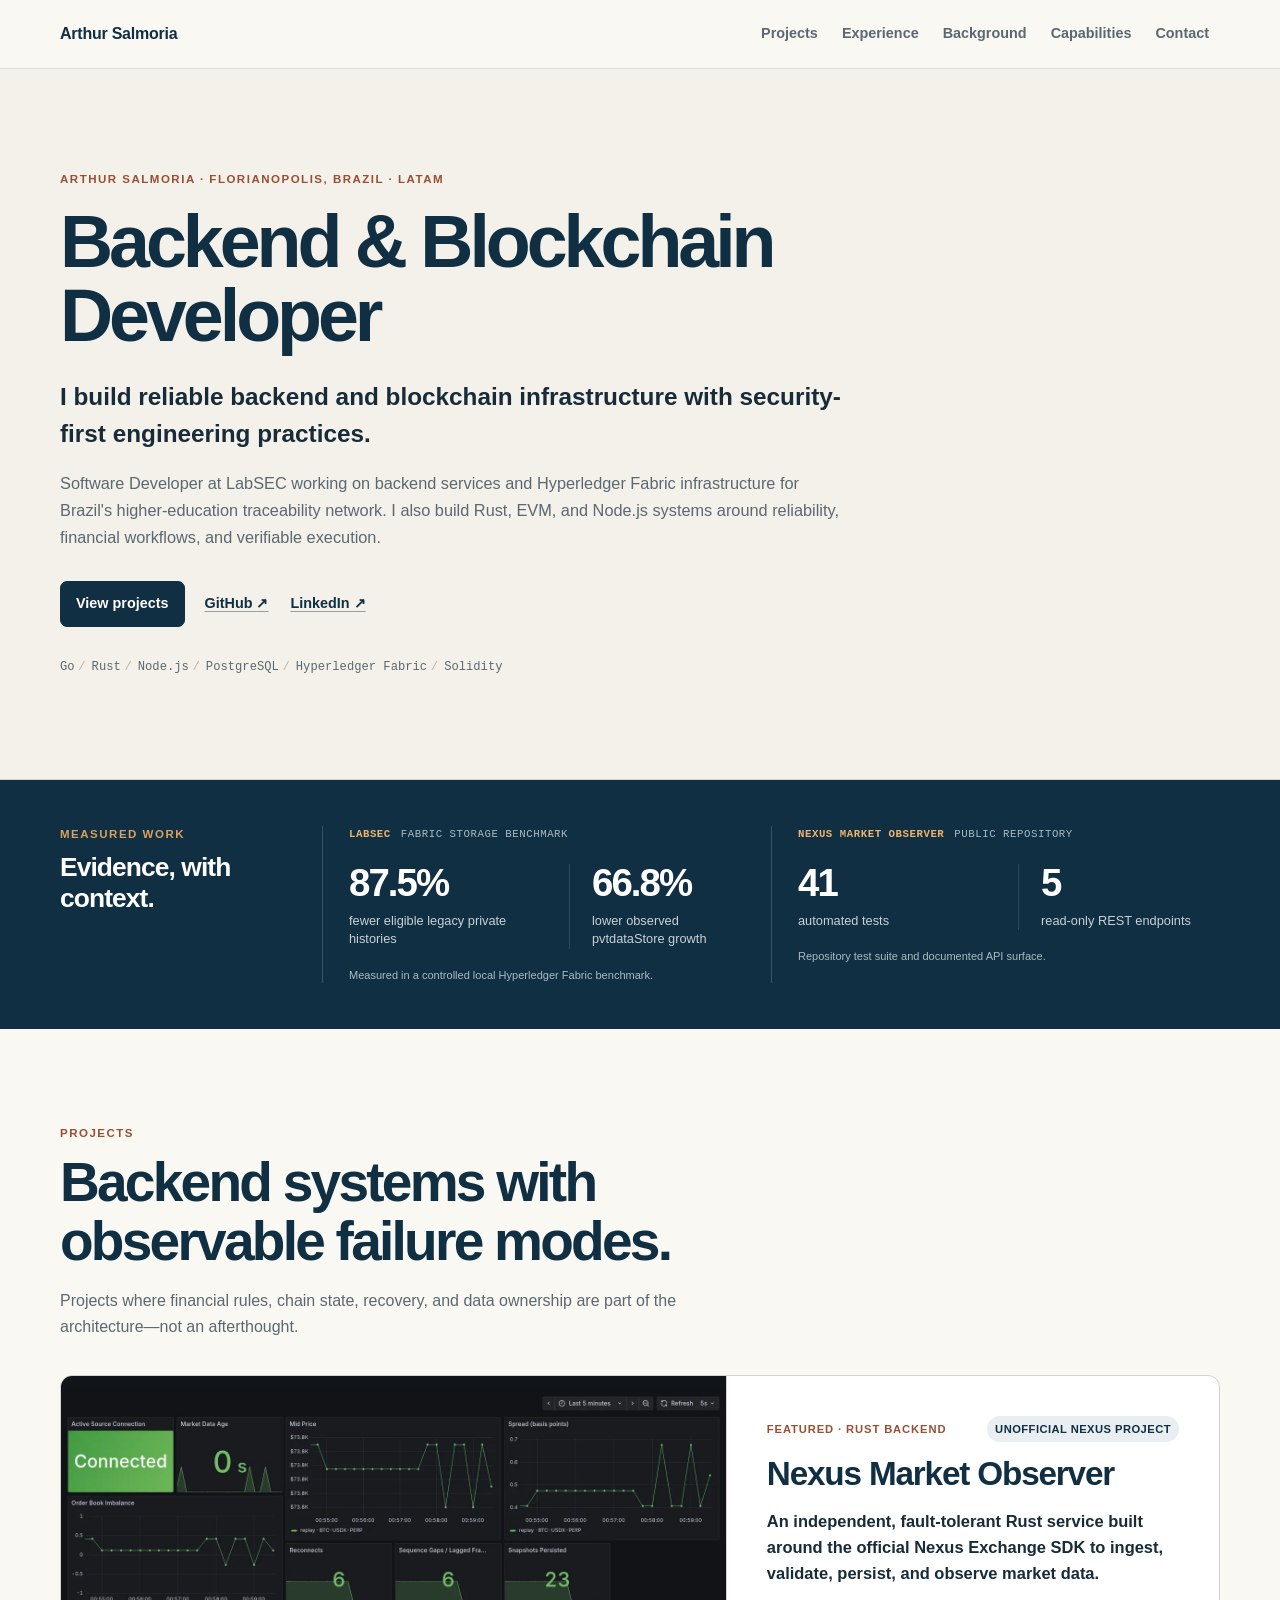
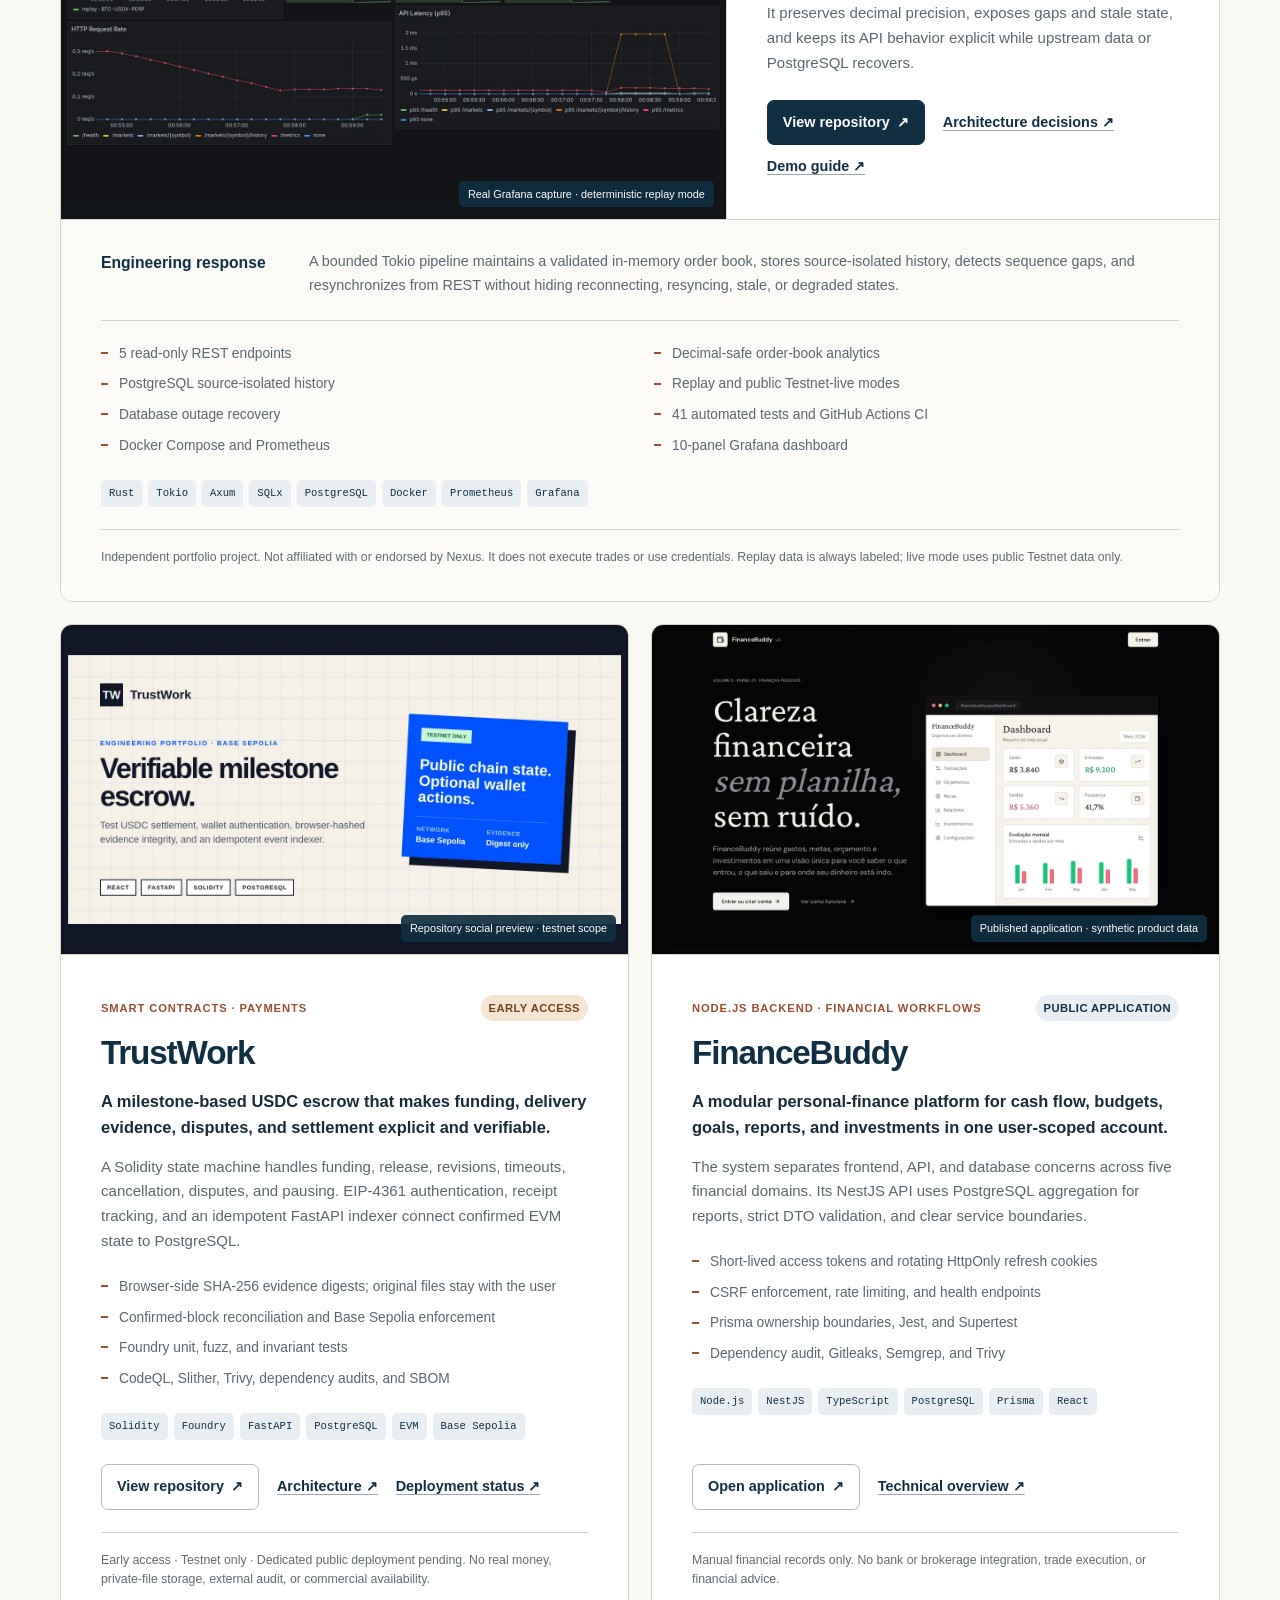
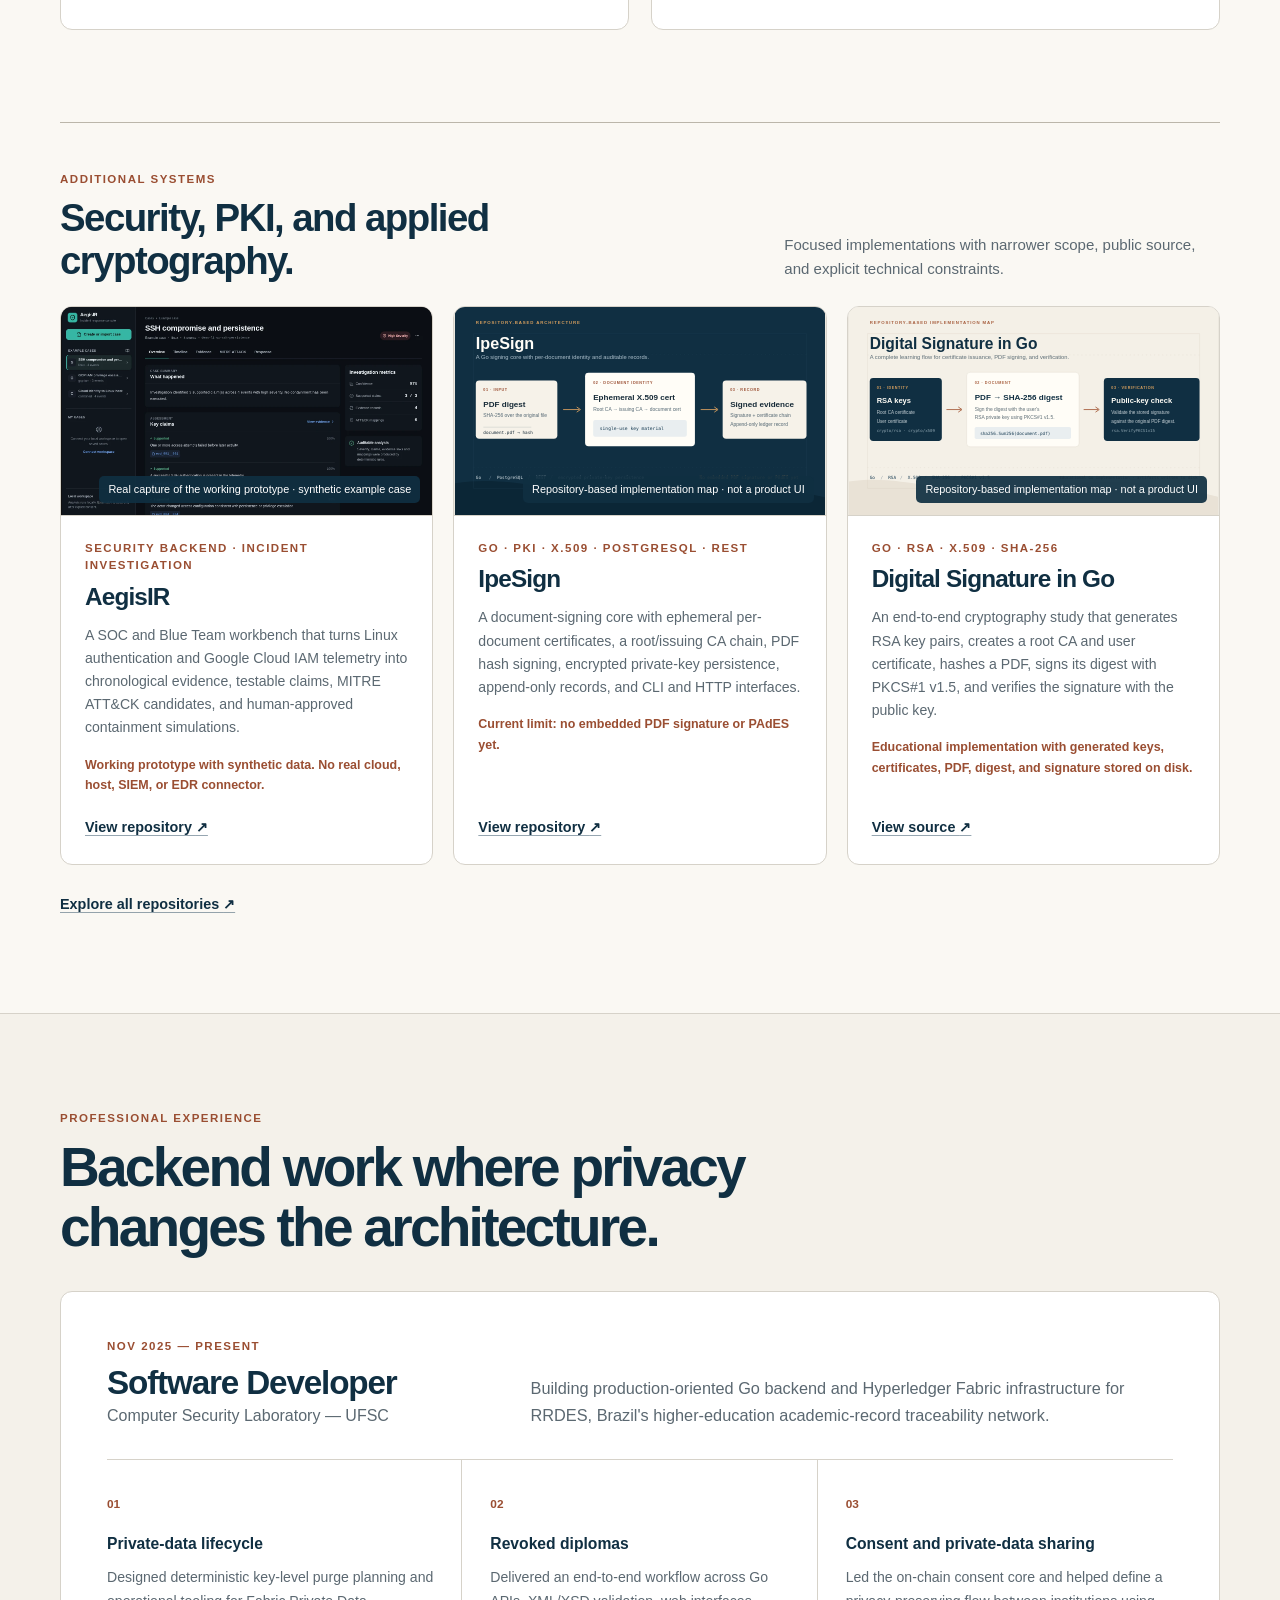
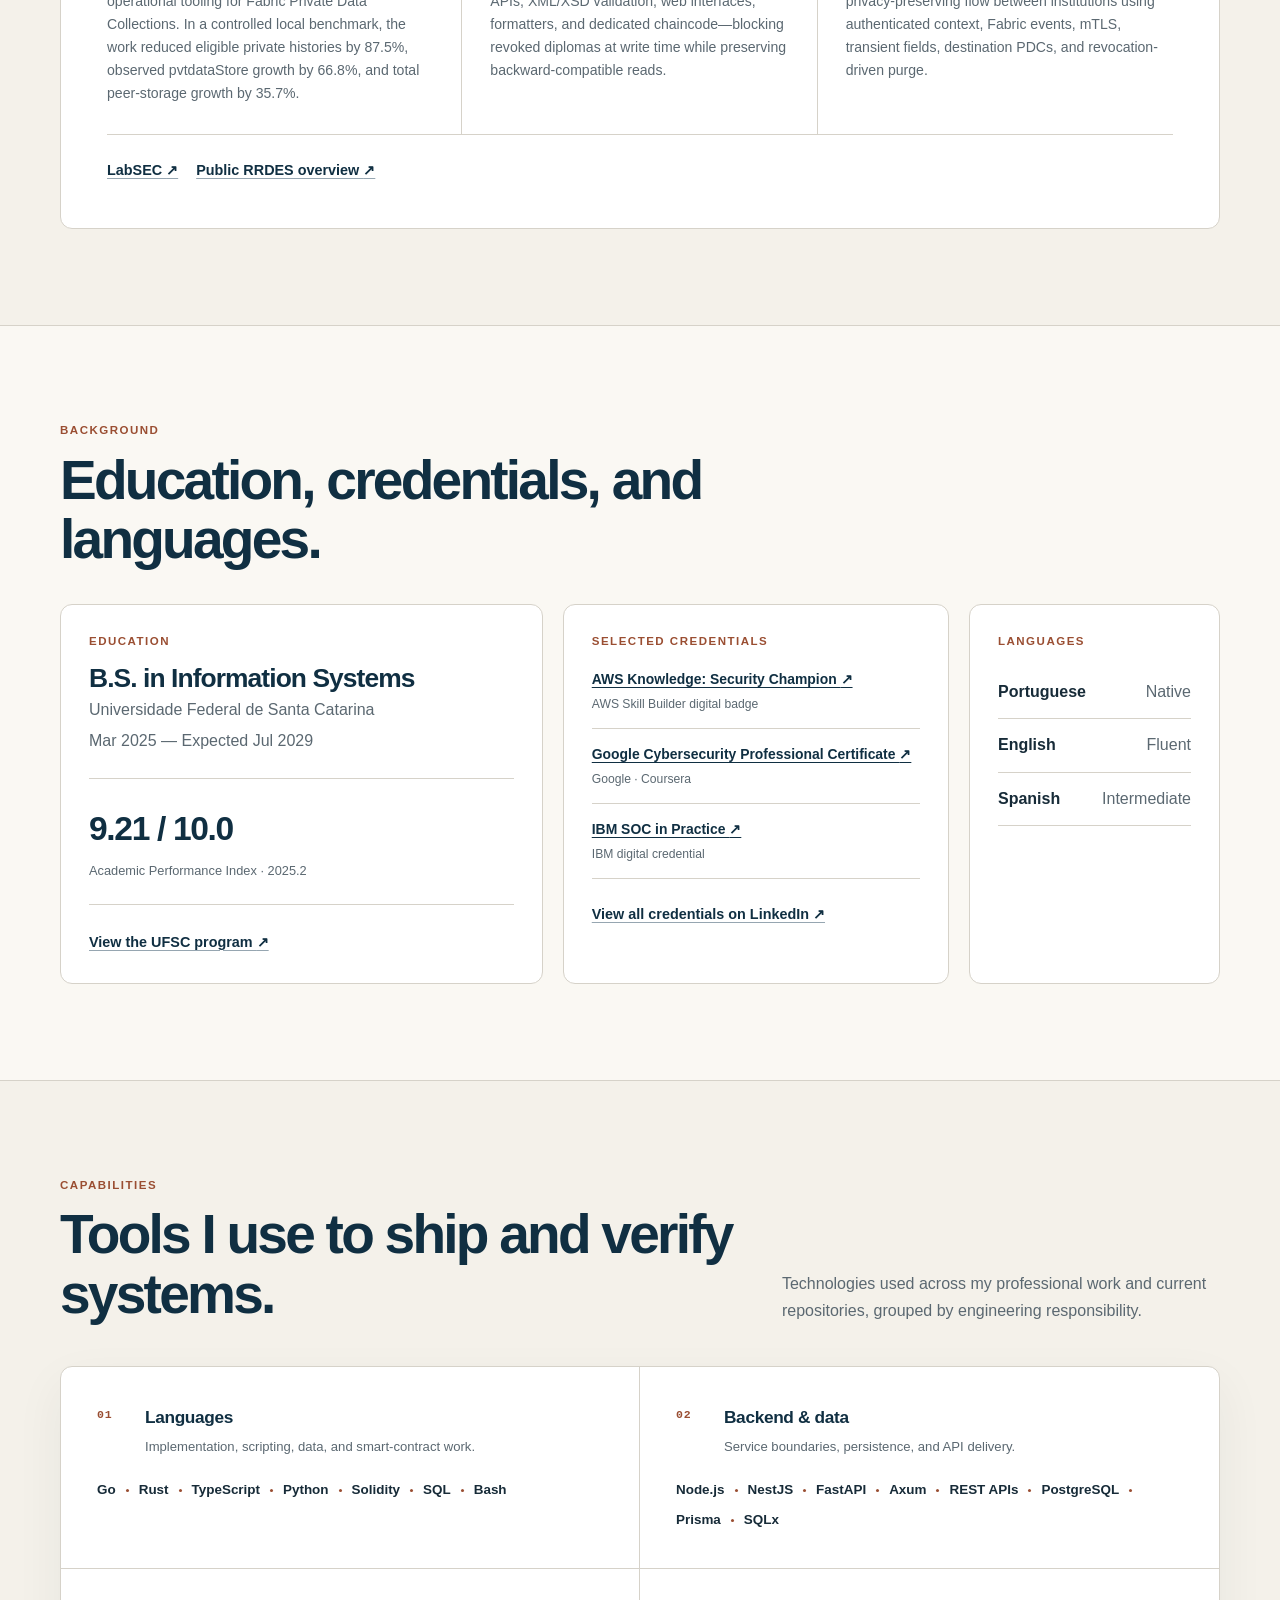
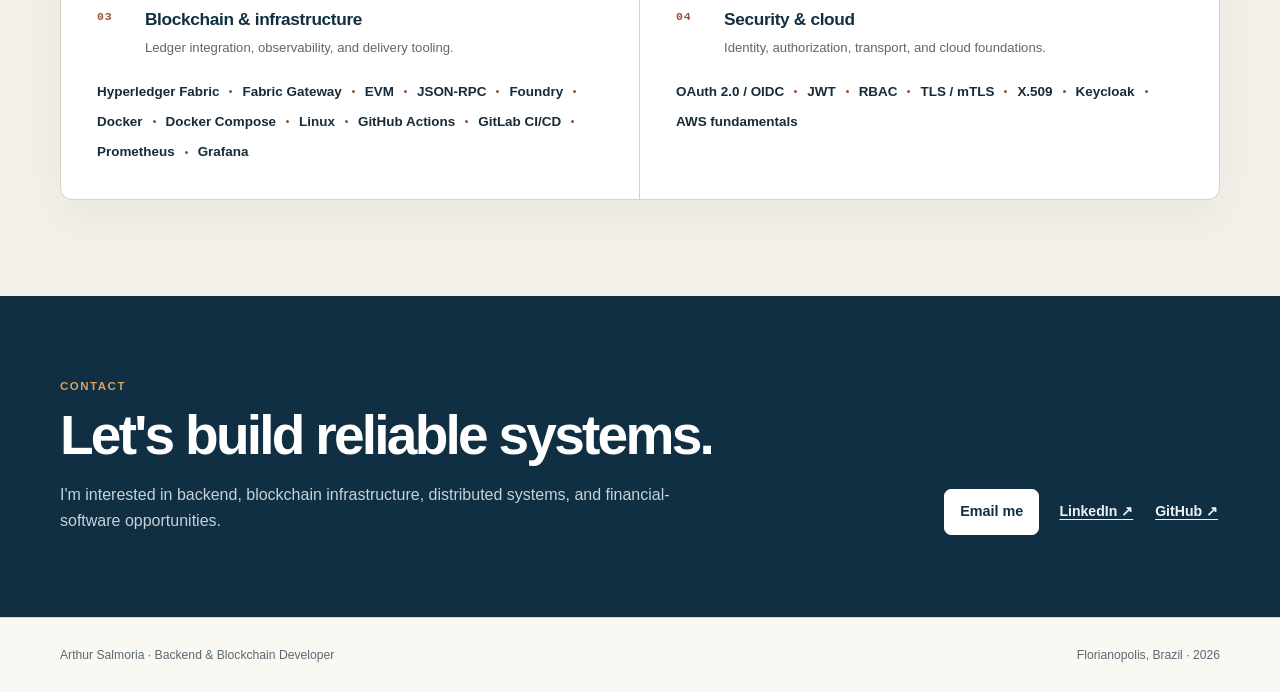
==== commit 52b8dd1e: "refactor: group impact metrics by source" ====
--- a/index.html
+++ b/index.html
@@ -79,14 +79,25 @@
 
       <section class="impact-section" aria-labelledby="impact-title">
         <div class="section-shell impact-layout">
-          <div class="impact-heading"><p class="overline overline-light">Measured work</p><h2 id="impact-title">Evidence before adjectives.</h2></div>
-          <div class="impact-grid">
-            <article><strong>87.5%</strong><p>fewer eligible legacy private histories</p></article>
-            <article><strong>66.8%</strong><p>lower observed pvtdataStore growth</p></article>
-            <article><strong>41</strong><p>automated tests in Nexus Market Observer</p></article>
-            <article><strong>5</strong><p>read-only REST endpoints</p></article>
-          </div>
-          <p class="benchmark-note">Storage results were measured in a controlled local Hyperledger Fabric benchmark.</p>
+          <div class="impact-heading"><p class="overline overline-light">Measured work</p><h2 id="impact-title">Evidence, with context.</h2></div>
+          <div class="impact-groups">
+            <div class="impact-group">
+              <p class="impact-source"><strong>LabSEC</strong><span>Fabric storage benchmark</span></p>
+              <div class="impact-values">
+                <article><strong>87.5%</strong><p>fewer eligible legacy private histories</p></article>
+                <article><strong>66.8%</strong><p>lower observed pvtdataStore growth</p></article>
+              </div>
+              <p class="impact-context">Measured in a controlled local Hyperledger Fabric benchmark.</p>
+            </div>
+            <div class="impact-group">
+              <p class="impact-source"><strong>Nexus Market Observer</strong><span>Public repository</span></p>
+              <div class="impact-values">
+                <article><strong>41</strong><p>automated tests</p></article>
+                <article><strong>5</strong><p>read-only REST endpoints</p></article>
+              </div>
+              <p class="impact-context">Repository test suite and documented API surface.</p>
+            </div>
+          </div>
         </div>
       </section>
 
--- a/style.css
+++ b/style.css
@@ -341,18 +341,55 @@
   line-height: 1.17;
 }
 
-.impact-grid {
-  display: grid;
-  grid-template-columns: repeat(4, minmax(0, 1fr));
-}
-
-.impact-grid article {
+.impact-groups {
+  display: grid;
+  grid-template-columns: repeat(2, minmax(0, 1fr));
+}
+
+.impact-group {
   min-width: 0;
-  padding-inline: 22px;
+  padding-inline: 26px;
   border-left: 1px solid rgba(255, 255, 255, 0.18);
 }
 
-.impact-grid strong {
+.impact-source {
+  display: flex;
+  flex-wrap: wrap;
+  gap: 5px 10px;
+  align-items: baseline;
+  min-height: 20px;
+  font-family: var(--font-mono);
+  font-size: 0.67rem;
+  letter-spacing: 0.05em;
+  text-transform: uppercase;
+}
+
+.impact-source strong {
+  color: #f0b36a;
+  font-weight: 760;
+}
+
+.impact-source span {
+  color: #aabac3;
+}
+
+.impact-values {
+  display: grid;
+  grid-template-columns: repeat(2, minmax(0, 1fr));
+  margin-top: 18px;
+}
+
+.impact-values article {
+  min-width: 0;
+}
+
+.impact-values article + article {
+  margin-left: 22px;
+  padding-left: 22px;
+  border-left: 1px solid rgba(255, 255, 255, 0.13);
+}
+
+.impact-values strong {
   display: block;
   color: #ffffff;
   font-size: clamp(1.95rem, 3vw, 2.8rem);
@@ -361,7 +398,7 @@
   line-height: 1;
 }
 
-.impact-grid p {
+.impact-values p {
   max-width: 180px;
   margin-top: 9px;
   color: #c7d2d8;
@@ -369,10 +406,11 @@
   line-height: 1.45;
 }
 
-.benchmark-note {
-  grid-column: 2;
+.impact-context {
+  margin-top: 18px;
   color: #aabac3;
-  font-size: 0.76rem;
+  font-size: 0.69rem;
+  line-height: 1.45;
 }
 
 .content-section,
@@ -1427,18 +1465,18 @@
     grid-template-columns: 1fr;
   }
 
-  .impact-grid {
-    grid-template-columns: repeat(2, minmax(0, 1fr));
+  .impact-groups {
+    grid-template-columns: 1fr;
+  }
+
+  .impact-group {
+    padding: 24px 0;
     border-top: 1px solid rgba(255, 255, 255, 0.18);
-  }
-
-  .impact-grid article {
-    padding: 22px 18px;
-    border-bottom: 1px solid rgba(255, 255, 255, 0.18);
-  }
-
-  .benchmark-note {
-    grid-column: 1;
+    border-left: 0;
+  }
+
+  .impact-group:last-child {
+    padding-bottom: 0;
   }
 
   .project-grid,
@@ -1523,12 +1561,9 @@
     width: 100%;
   }
 
-  .impact-grid article {
-    padding-inline: 12px;
-  }
-
-  .impact-grid article:nth-child(odd) {
-    border-left: 0;
+  .impact-values article + article {
+    margin-left: 14px;
+    padding-left: 14px;
   }
 
   .section-heading h2,
